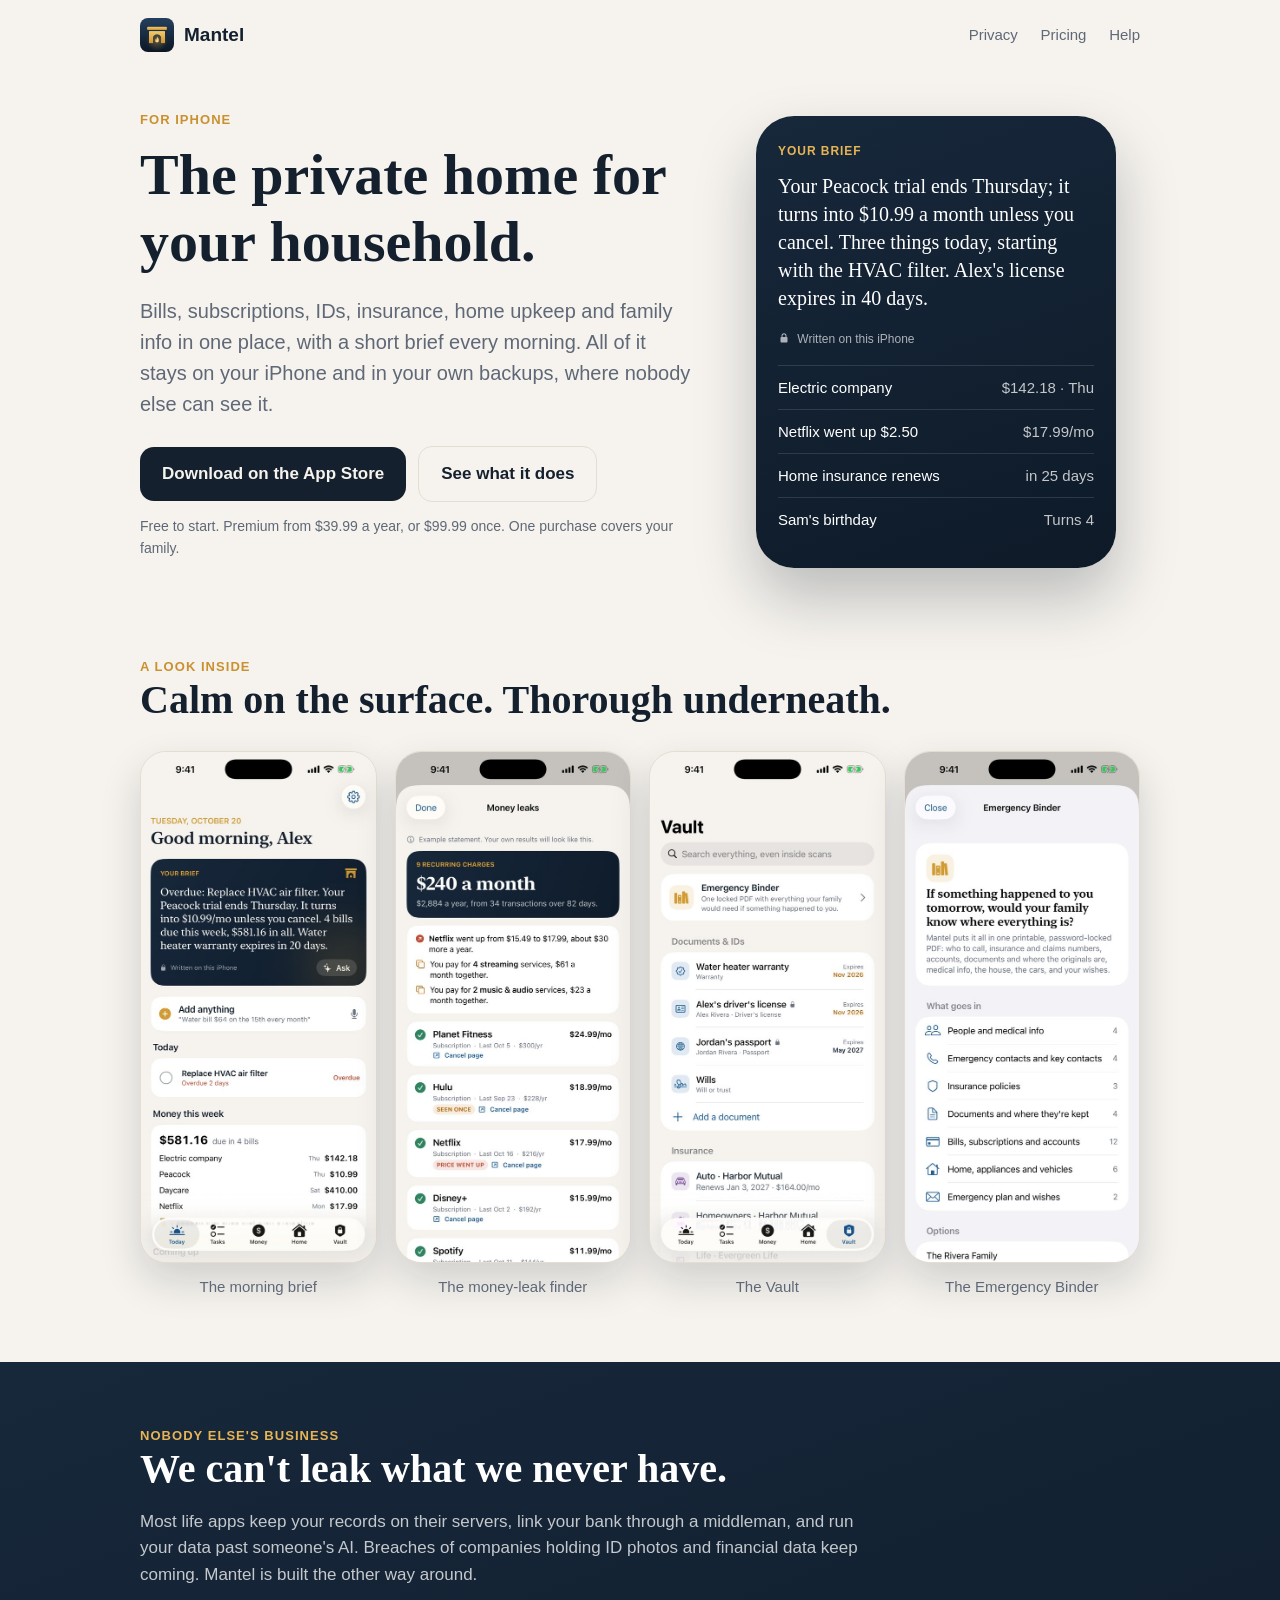
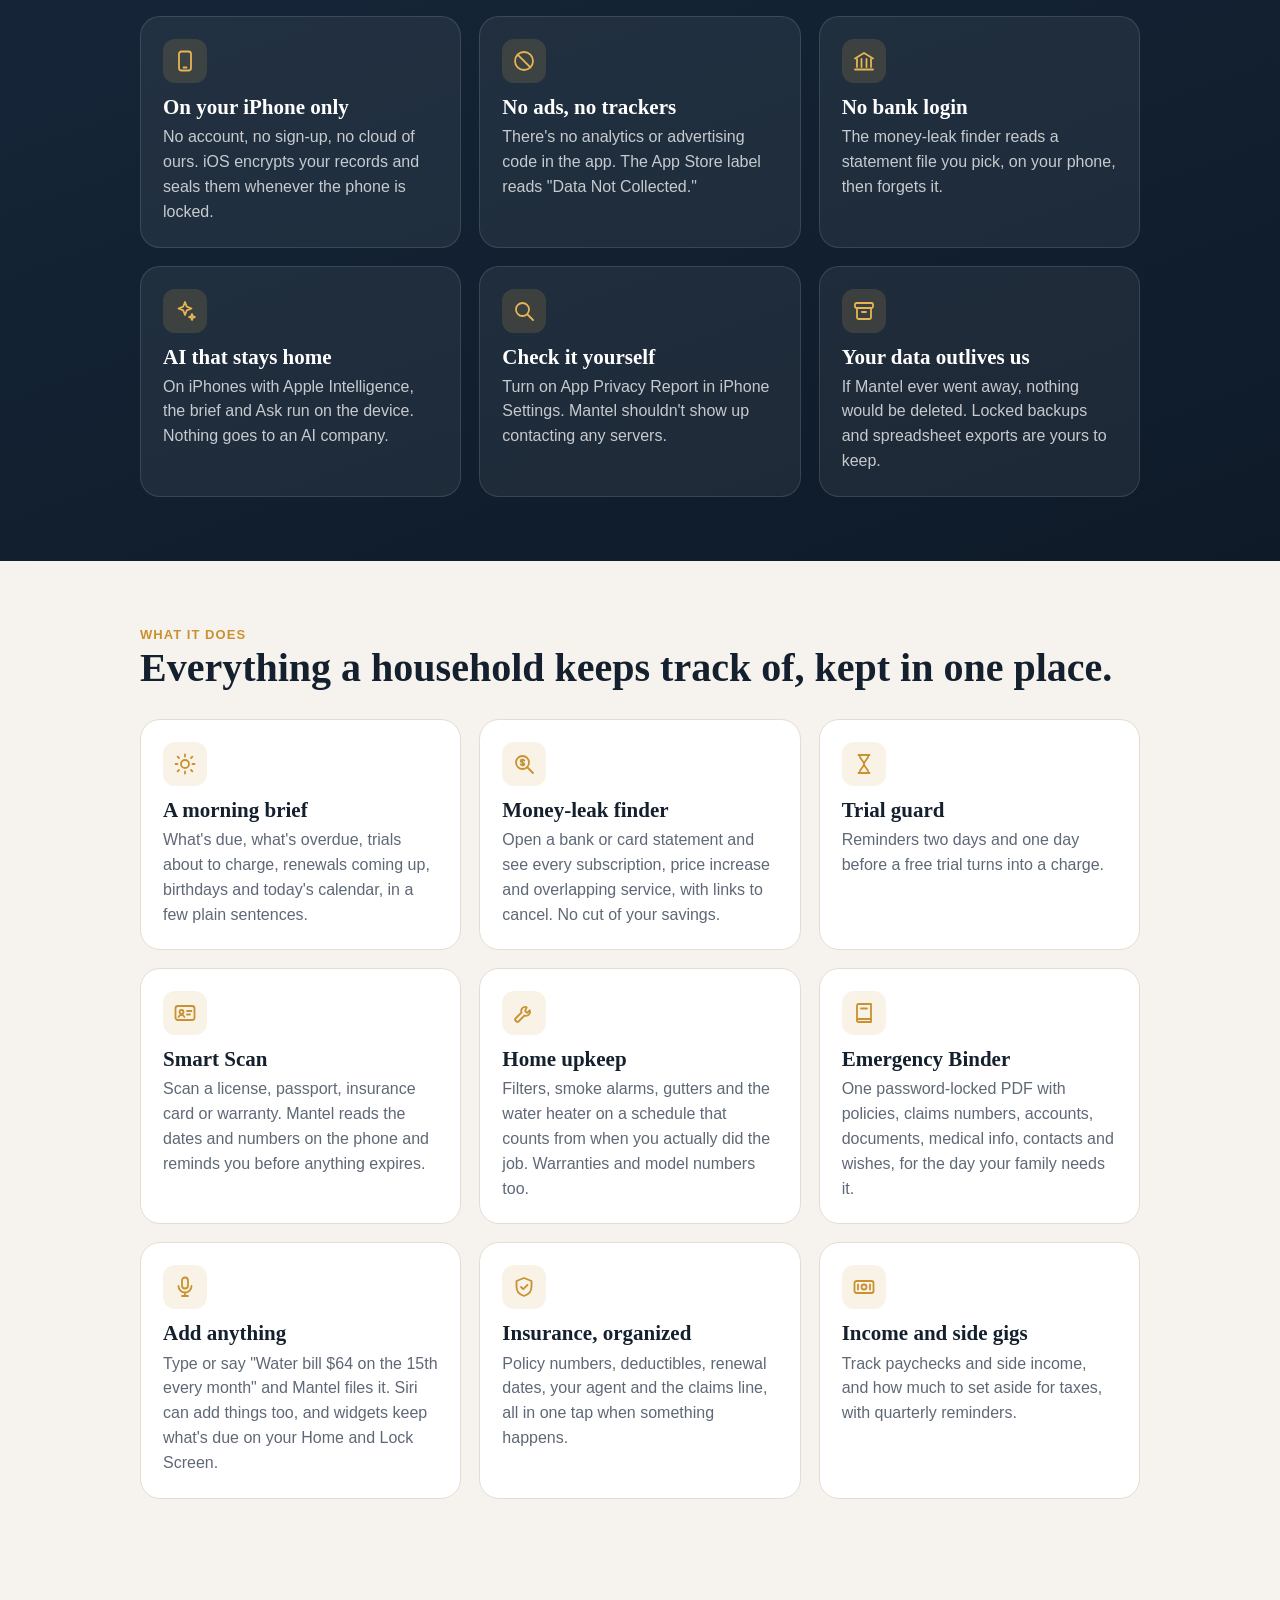
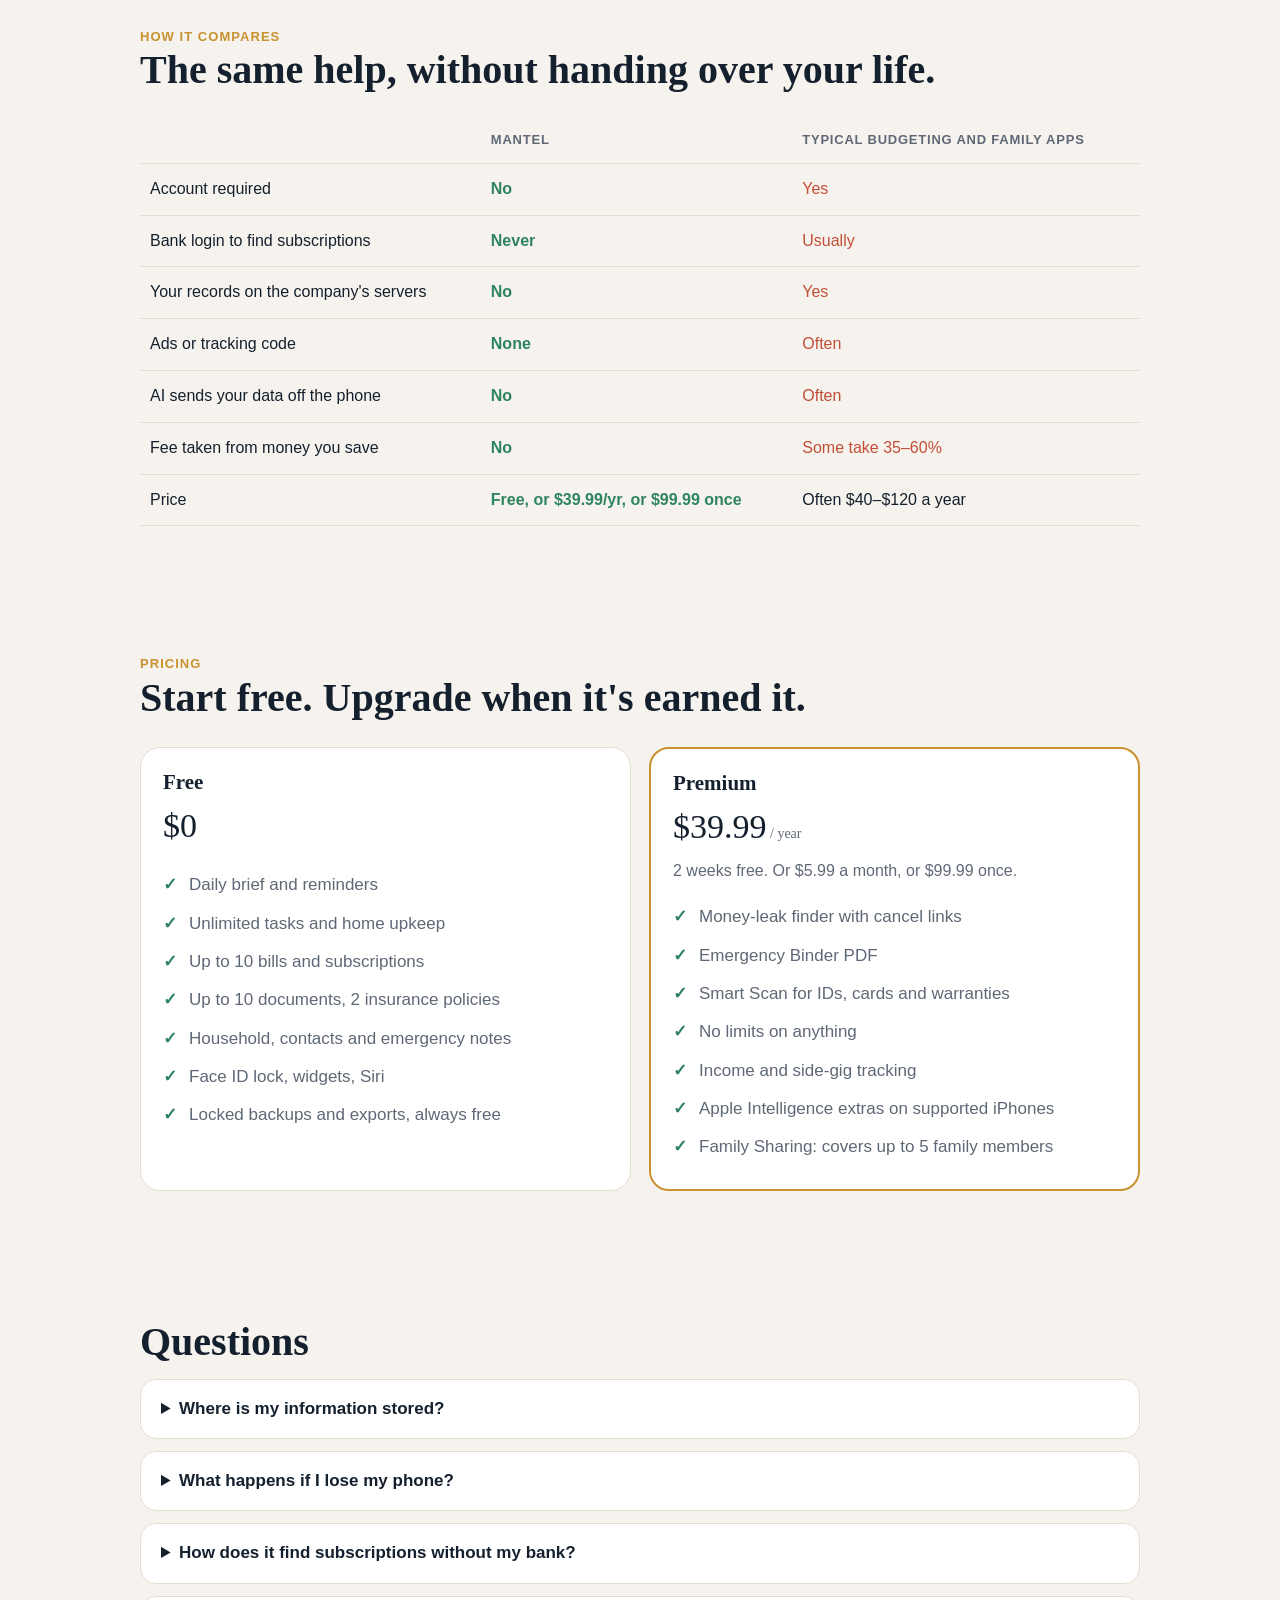
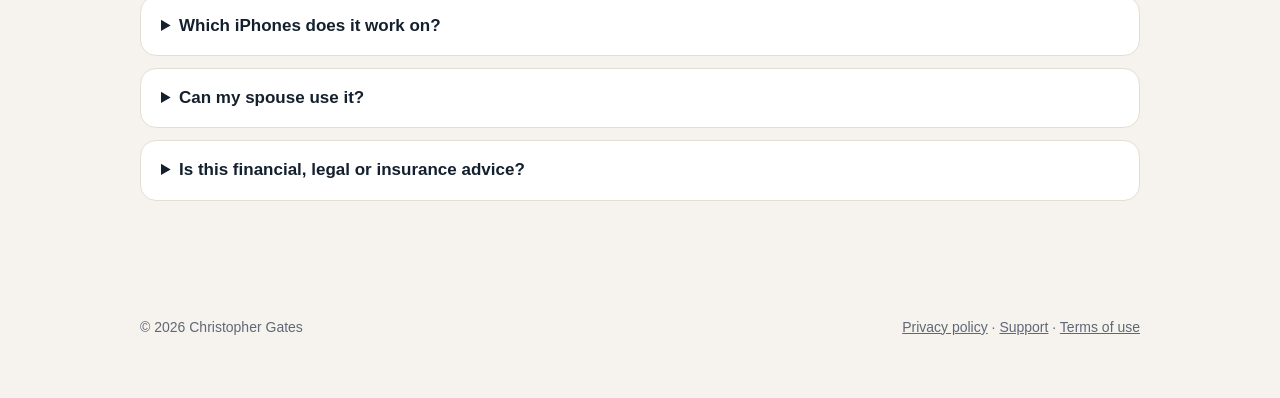
==== index.html @ f9af29ca "Mantel website: home, privacy policy and support Co-Authored-By: Claude Opus 5.5 <noreply@anthropic." ====
<!doctype html>
<html lang="en">
<head>
  <meta charset="utf-8">
  <meta name="viewport" content="width=device-width, initial-scale=1">
  <title>Mantel: the private home for your household</title>
  <meta name="description" content="Bills, subscriptions, documents, home upkeep and an emergency binder, kept on your iPhone. No account, no bank login, no ads, no tracking.">
  <meta property="og:title" content="Mantel: the private home for your household">
  <meta property="og:description" content="Find forgotten subscriptions without a bank login. Never miss a renewal. Hand your family an emergency binder. All on your iPhone.">
  <meta property="og:image" content="icon-512.png">
  <link rel="icon" href="favicon-64.png">
  <link rel="apple-touch-icon" href="apple-touch-icon.png">
  <link rel="stylesheet" href="style.css">
</head>
<body>
  <div class="wrap">
    <header class="site">
      <a class="brand" href="./"><img src="icon-512.png" alt="">Mantel</a>
      <nav>
        <a href="#privacy">Privacy</a>
        <a href="#pricing">Pricing</a>
        <a href="support.html">Help</a>
      </nav>
    </header>

    <section class="hero">
      <div>
        <div class="eyebrow">For iPhone</div>
        <h1>The private home for your household.</h1>
        <p class="lede">Bills, subscriptions, IDs, insurance, home upkeep and family info in one place, with a short brief every morning. All of it stays on your iPhone and in your own backups, where nobody else can see it.</p>
        <div class="cta">
          <a class="button" href="https://apps.apple.com/us/search?term=mantel%20household">Download on the App Store</a>
          <a class="button secondary" href="#features">See what it does</a>
        </div>
        <p class="note">Free to start. Premium from $39.99 a year, or $99.99 once. One purchase covers your family.</p>
      </div>
      <div class="phone" aria-label="Example of Mantel's daily brief">
        <div class="label">Your brief</div>
        <div class="brief">Your Peacock trial ends Thursday; it turns into $10.99 a month unless you cancel. Three things today, starting with the HVAC filter. Alex's license expires in 40 days.</div>
        <div class="lock"><svg viewBox="0 0 24 24" width="12" height="12" fill="currentColor" aria-hidden="true"><path d="M7 10V7.5a5 5 0 0 1 10 0V10h.5A1.5 1.5 0 0 1 19 11.5v8A1.5 1.5 0 0 1 17.5 21h-11A1.5 1.5 0 0 1 5 19.5v-8A1.5 1.5 0 0 1 6.5 10zm2 0h6V7.5a3 3 0 0 0-6 0z"/></svg> Written on this iPhone</div>
        <div style="margin-top:16px">
          <div class="row"><span>Electric company</span><span>$142.18 · Thu</span></div>
          <div class="row"><span>Netflix went up $2.50</span><span>$17.99/mo</span></div>
          <div class="row"><span>Home insurance renews</span><span>in 25 days</span></div>
          <div class="row"><span>Sam's birthday</span><span>Turns 4</span></div>
        </div>
      </div>
    </section>
  </div>

  <div class="wrap">
    <section class="band shots" aria-label="Screens from the app">
      <div class="eyebrow">A look inside</div>
      <h2>Calm on the surface. Thorough underneath.</h2>
      <div class="shots-row">
        <figure><img src="img/today.jpg" width="540" height="1173" loading="lazy" alt="Today screen: a short morning brief, today's tasks and the bills due this week."><figcaption>The morning brief</figcaption></figure>
        <figure><img src="img/leaks.jpg" width="540" height="1173" loading="lazy" alt="Money-leak finder: nine recurring charges, a Netflix price increase and overlapping streaming services."><figcaption>The money-leak finder</figcaption></figure>
        <figure><img src="img/vault.jpg" width="540" height="1173" loading="lazy" alt="Vault: the Emergency Binder, IDs with expiration dates, and insurance policies."><figcaption>The Vault</figcaption></figure>
        <figure><img src="img/binder.jpg" width="540" height="1173" loading="lazy" alt="Emergency Binder: what goes into the locked PDF for your family."><figcaption>The Emergency Binder</figcaption></figure>
      </div>
    </section>
  </div>

  <section class="band dark" id="privacy">
    <div class="wrap">
      <div class="eyebrow">Nobody else's business</div>
      <h2>We can't leak what we never have.</h2>
      <p style="max-width:44em">Most life apps keep your records on their servers, link your bank through a middleman, and run your data past someone's AI. Breaches of companies holding ID photos and financial data keep coming. Mantel is built the other way around.</p>
      <div class="grid">
        <div class="card"><div class="icon"><svg viewBox="0 0 24 24" fill="none" stroke="currentColor" stroke-width="1.8" stroke-linecap="round" stroke-linejoin="round" aria-hidden="true"><rect x="6" y="2.5" width="12" height="19" rx="2.5"/><path d="M10.5 18.5h3"/></svg></div><h3>On your iPhone only</h3><p>No account, no sign-up, no cloud of ours. iOS encrypts your records and seals them whenever the phone is locked.</p></div>
        <div class="card"><div class="icon"><svg viewBox="0 0 24 24" fill="none" stroke="currentColor" stroke-width="1.8" stroke-linecap="round" stroke-linejoin="round" aria-hidden="true"><circle cx="12" cy="12" r="9"/><path d="M5.6 5.6l12.8 12.8"/></svg></div><h3>No ads, no trackers</h3><p>There's no analytics or advertising code in the app. The App Store label reads "Data Not Collected."</p></div>
        <div class="card"><div class="icon"><svg viewBox="0 0 24 24" fill="none" stroke="currentColor" stroke-width="1.8" stroke-linecap="round" stroke-linejoin="round" aria-hidden="true"><path d="M3 9.5L12 4l9 5.5"/><path d="M5 10v8M9.5 10v8M14.5 10v8M19 10v8"/><path d="M3 20.5h18"/></svg></div><h3>No bank login</h3><p>The money-leak finder reads a statement file you pick, on your phone, then forgets it.</p></div>
        <div class="card"><div class="icon"><svg viewBox="0 0 24 24" fill="none" stroke="currentColor" stroke-width="1.8" stroke-linecap="round" stroke-linejoin="round" aria-hidden="true"><path d="M12 3l1.8 4.7L18.5 9.5l-4.7 1.8L12 16l-1.8-4.7L5.5 9.5l4.7-1.8z"/><path d="M19 15l.8 2.2L22 18l-2.2.8L19 21l-.8-2.2L16 18l2.2-.8z"/></svg></div><h3>AI that stays home</h3><p>On iPhones with Apple Intelligence, the brief and Ask run on the device. Nothing goes to an AI company.</p></div>
        <div class="card"><div class="icon"><svg viewBox="0 0 24 24" fill="none" stroke="currentColor" stroke-width="1.8" stroke-linecap="round" stroke-linejoin="round" aria-hidden="true"><circle cx="10.5" cy="10.5" r="6.5"/><path d="M15.5 15.5L21 21"/></svg></div><h3>Check it yourself</h3><p>Turn on App Privacy Report in iPhone Settings. Mantel shouldn't show up contacting any servers.</p></div>
        <div class="card"><div class="icon"><svg viewBox="0 0 24 24" fill="none" stroke="currentColor" stroke-width="1.8" stroke-linecap="round" stroke-linejoin="round" aria-hidden="true"><rect x="3" y="4" width="18" height="5" rx="1.5"/><path d="M5 9v9.5A1.5 1.5 0 0 0 6.5 20h11a1.5 1.5 0 0 0 1.5-1.5V9"/><path d="M10 13h4"/></svg></div><h3>Your data outlives us</h3><p>If Mantel ever went away, nothing would be deleted. Locked backups and spreadsheet exports are yours to keep.</p></div>
      </div>
    </div>
  </section>

  <div class="wrap">
    <section class="band" id="features">
      <div class="eyebrow">What it does</div>
      <h2>Everything a household keeps track of, kept in one place.</h2>
      <div class="grid">
        <div class="card"><div class="icon"><svg viewBox="0 0 24 24" fill="none" stroke="currentColor" stroke-width="1.8" stroke-linecap="round" stroke-linejoin="round" aria-hidden="true"><circle cx="12" cy="12" r="4"/><path d="M12 2.5v2M12 19.5v2M4.6 4.6l1.4 1.4M18 18l1.4 1.4M2.5 12h2M19.5 12h2M4.6 19.4L6 18M18 6l1.4-1.4"/></svg></div><h3>A morning brief</h3><p>What's due, what's overdue, trials about to charge, renewals coming up, birthdays and today's calendar, in a few plain sentences.</p></div>
        <div class="card"><div class="icon"><svg viewBox="0 0 24 24" fill="none" stroke="currentColor" stroke-width="1.8" stroke-linecap="round" stroke-linejoin="round" aria-hidden="true"><circle cx="10.5" cy="10.5" r="6.5"/><path d="M15.5 15.5L21 21"/><path d="M10.5 7.5v6M12.3 8.6c-.4-.6-1-.9-1.8-.9-1 0-1.8.6-1.8 1.4 0 1.9 3.6 1 3.6 2.9 0 .8-.8 1.4-1.8 1.4-.8 0-1.5-.4-1.8-1"/></svg></div><h3>Money-leak finder</h3><p>Open a bank or card statement and see every subscription, price increase and overlapping service, with links to cancel. No cut of your savings.</p></div>
        <div class="card"><div class="icon"><svg viewBox="0 0 24 24" fill="none" stroke="currentColor" stroke-width="1.8" stroke-linecap="round" stroke-linejoin="round" aria-hidden="true"><path d="M6.5 3h11M6.5 21h11"/><path d="M7.5 3c0 4.5 4.5 5.5 4.5 9s-4.5 4.5-4.5 9M16.5 3c0 4.5-4.5 5.5-4.5 9s4.5 4.5 4.5 9"/></svg></div><h3>Trial guard</h3><p>Reminders two days and one day before a free trial turns into a charge.</p></div>
        <div class="card"><div class="icon"><svg viewBox="0 0 24 24" fill="none" stroke="currentColor" stroke-width="1.8" stroke-linecap="round" stroke-linejoin="round" aria-hidden="true"><rect x="2.5" y="5" width="19" height="14" rx="2.5"/><circle cx="8.5" cy="11" r="2"/><path d="M5.5 16c.6-1.5 1.7-2.2 3-2.2s2.4.7 3 2.2M14 10h4.5M14 13.5h3"/></svg></div><h3>Smart Scan</h3><p>Scan a license, passport, insurance card or warranty. Mantel reads the dates and numbers on the phone and reminds you before anything expires.</p></div>
        <div class="card"><div class="icon"><svg viewBox="0 0 24 24" fill="none" stroke="currentColor" stroke-width="1.8" stroke-linecap="round" stroke-linejoin="round" aria-hidden="true"><path d="M14.7 6.3a4 4 0 0 0-5.2 5.2L3.5 17.5a1.4 1.4 0 0 0 0 2l1 1a1.4 1.4 0 0 0 2 0l6-6a4 4 0 0 0 5.2-5.2l-2.6 2.6-2-2z"/></svg></div><h3>Home upkeep</h3><p>Filters, smoke alarms, gutters and the water heater on a schedule that counts from when you actually did the job. Warranties and model numbers too.</p></div>
        <div class="card"><div class="icon"><svg viewBox="0 0 24 24" fill="none" stroke="currentColor" stroke-width="1.8" stroke-linecap="round" stroke-linejoin="round" aria-hidden="true"><path d="M5 4.5A1.5 1.5 0 0 1 6.5 3H19v15H6.5A1.5 1.5 0 0 0 5 19.5z"/><path d="M5 19.5A1.5 1.5 0 0 0 6.5 21H19v-3"/><path d="M9 7.5h6"/></svg></div><h3>Emergency Binder</h3><p>One password-locked PDF with policies, claims numbers, accounts, documents, medical info, contacts and wishes, for the day your family needs it.</p></div>
        <div class="card"><div class="icon"><svg viewBox="0 0 24 24" fill="none" stroke="currentColor" stroke-width="1.8" stroke-linecap="round" stroke-linejoin="round" aria-hidden="true"><rect x="9" y="2.5" width="6" height="11" rx="3"/><path d="M5.5 11a6.5 6.5 0 0 0 13 0M12 17.5V21M9 21h6"/></svg></div><h3>Add anything</h3><p>Type or say "Water bill $64 on the 15th every month" and Mantel files it. Siri can add things too, and widgets keep what's due on your Home and Lock Screen.</p></div>
        <div class="card"><div class="icon"><svg viewBox="0 0 24 24" fill="none" stroke="currentColor" stroke-width="1.8" stroke-linecap="round" stroke-linejoin="round" aria-hidden="true"><path d="M12 3l7.5 3v5.5c0 4.6-3.2 8.2-7.5 9.5-4.3-1.3-7.5-4.9-7.5-9.5V6z"/><path d="M9 12l2.2 2.2L15.5 10"/></svg></div><h3>Insurance, organized</h3><p>Policy numbers, deductibles, renewal dates, your agent and the claims line, all in one tap when something happens.</p></div>
        <div class="card"><div class="icon"><svg viewBox="0 0 24 24" fill="none" stroke="currentColor" stroke-width="1.8" stroke-linecap="round" stroke-linejoin="round" aria-hidden="true"><rect x="2.5" y="6" width="19" height="12" rx="2"/><circle cx="12" cy="12" r="2.5"/><path d="M6 9.5v5M18 9.5v5"/></svg></div><h3>Income and side gigs</h3><p>Track paychecks and side income, and how much to set aside for taxes, with quarterly reminders.</p></div>
      </div>
    </section>

    <section class="band">
      <div class="eyebrow">How it compares</div>
      <h2>The same help, without handing over your life.</h2>
      <table class="compare">
        <thead><tr><th></th><th>Mantel</th><th>Typical budgeting and family apps</th></tr></thead>
        <tbody>
          <tr><td>Account required</td><td class="yes">No</td><td class="no">Yes</td></tr>
          <tr><td>Bank login to find subscriptions</td><td class="yes">Never</td><td class="no">Usually</td></tr>
          <tr><td>Your records on the company's servers</td><td class="yes">No</td><td class="no">Yes</td></tr>
          <tr><td>Ads or tracking code</td><td class="yes">None</td><td class="no">Often</td></tr>
          <tr><td>AI sends your data off the phone</td><td class="yes">No</td><td class="no">Often</td></tr>
          <tr><td>Fee taken from money you save</td><td class="yes">No</td><td class="no">Some take 35–60%</td></tr>
          <tr><td>Price</td><td class="yes">Free, or $39.99/yr, or $99.99 once</td><td>Often $40–$120 a year</td></tr>
        </tbody>
      </table>
    </section>

    <section class="band" id="pricing">
      <div class="eyebrow">Pricing</div>
      <h2>Start free. Upgrade when it's earned it.</h2>
      <div class="pricing">
        <div class="card">
          <h3>Free</h3>
          <div class="price">$0</div>
          <ul class="clean">
            <li>Daily brief and reminders</li>
            <li>Unlimited tasks and home upkeep</li>
            <li>Up to 10 bills and subscriptions</li>
            <li>Up to 10 documents, 2 insurance policies</li>
            <li>Household, contacts and emergency notes</li>
            <li>Face ID lock, widgets, Siri</li>
            <li>Locked backups and exports, always free</li>
          </ul>
        </div>
        <div class="card featured">
          <h3>Premium</h3>
          <div class="price">$39.99<span class="note"> / year</span></div>
          <p>2 weeks free. Or $5.99 a month, or $99.99 once.</p>
          <ul class="clean">
            <li>Money-leak finder with cancel links</li>
            <li>Emergency Binder PDF</li>
            <li>Smart Scan for IDs, cards and warranties</li>
            <li>No limits on anything</li>
            <li>Income and side-gig tracking</li>
            <li>Apple Intelligence extras on supported iPhones</li>
            <li>Family Sharing: covers up to 5 family members</li>
          </ul>
        </div>
      </div>
    </section>

    <section class="band">
      <h2>Questions</h2>
      <details><summary>Where is my information stored?</summary><p>Only on your iPhone, inside Mantel's private storage, encrypted by iOS. Mantel has no servers and no accounts, so there's nothing of yours anywhere else we could reach.</p></details>
      <details><summary>What happens if I lose my phone?</summary><p>If your iPhone's iCloud Backup is on, Mantel comes back with your other apps when you restore. You can also make a password-locked backup file in Settings and keep it wherever you like.</p></details>
      <details><summary>How does it find subscriptions without my bank?</summary><p>Download a statement from your bank or card (CSV works best; PDF works too), then open it in Mantel. It reads the file on your iPhone, finds what repeats, and forgets the file.</p></details>
      <details><summary>Which iPhones does it work on?</summary><p>iPhones running iOS 18 or later. The optional Apple Intelligence extras need an iPhone 15 Pro or newer; everything else works without them.</p></details>
      <details><summary>Can my spouse use it?</summary><p>Yes. Premium includes Family Sharing, so one purchase unlocks Premium on up to five family members' iPhones. Each phone keeps its own records; share the Emergency Binder or a backup file to pass information along.</p></details>
      <details><summary>Is this financial, legal or insurance advice?</summary><p>No. Mantel organizes what you enter and reminds you about it. For advice, talk to a licensed professional.</p></details>
    </section>

    <footer class="site">
      <span>© 2026 Christopher Gates</span>
      <span><a href="privacy.html">Privacy policy</a> · <a href="support.html">Support</a> · <a href="https://www.apple.com/legal/internet-services/itunes/dev/stdeula/">Terms of use</a></span>
    </footer>
  </div>
</body>
</html>
---- style.css ----
:root {
  --ground: #f6f3ee;
  --card: #ffffff;
  --ink: #14202d;
  --muted: #5f6876;
  --line: #e4ddd1;
  --slate: #17283b;
  --slate-deep: #0e1a28;
  --gold: #c99130;
  --gold-bright: #e6b455;
  --moss: #2f8460;
  --rust: #c24e36;
  --radius: 20px;
  --serif: "New York", "Iowan Old Style", "Palatino Linotype", Palatino, Georgia, serif;
  --sans: -apple-system, BlinkMacSystemFont, "SF Pro Text", "Segoe UI", Roboto, Helvetica, Arial, sans-serif;
}

@media (prefers-color-scheme: dark) {
  :root {
    --ground: #0c1218;
    --card: #161f29;
    --ink: #eef2f6;
    --muted: #9aa6b2;
    --line: #26313d;
    --slate: #1c2e43;
    --slate-deep: #111d2b;
    --gold: #e6b455;
  }
}

* { box-sizing: border-box; }

html { -webkit-text-size-adjust: 100%; }

body {
  margin: 0;
  background: var(--ground);
  color: var(--ink);
  font-family: var(--sans);
  font-size: 17px;
  line-height: 1.55;
}

a { color: inherit; }

.wrap { max-width: 1040px; margin: 0 auto; padding: 0 20px; }

header.site {
  display: flex; align-items: center; justify-content: space-between;
  padding: 18px 0;
}
header.site .brand { display: flex; align-items: center; gap: 10px; text-decoration: none; font-weight: 700; font-size: 19px; }
header.site .brand img { width: 34px; height: 34px; border-radius: 8px; }
header.site nav a { margin-left: 18px; text-decoration: none; color: var(--muted); font-size: 15px; }
header.site nav a:hover { color: var(--ink); }

.hero {
  display: grid; grid-template-columns: 1.15fr 0.85fr; gap: 40px; align-items: center;
  padding: 40px 0 60px;
}
.eyebrow { text-transform: uppercase; letter-spacing: 0.08em; font-size: 13px; font-weight: 700; color: var(--gold); }
h1, h2, h3 { font-family: var(--serif); font-weight: 600; line-height: 1.15; margin: 0; }
h1 { font-size: clamp(36px, 6vw, 58px); margin: 12px 0 18px; }
h2 { font-size: clamp(28px, 4vw, 40px); margin-bottom: 14px; }
h3 { font-size: 21px; margin-bottom: 6px; }
.lede { font-size: 20px; color: var(--muted); max-width: 34em; }

.cta { display: flex; flex-wrap: wrap; gap: 12px; margin-top: 26px; align-items: center; }
.button {
  display: inline-flex; align-items: center; gap: 10px;
  background: var(--ink); color: var(--ground);
  padding: 14px 22px; border-radius: 14px; text-decoration: none; font-weight: 600;
}
.button.secondary { background: transparent; color: var(--ink); border: 1px solid var(--line); }
.note { font-size: 14px; color: var(--muted); }

.phone {
  background: linear-gradient(160deg, var(--slate), var(--slate-deep));
  border-radius: 38px; padding: 26px 22px; color: #fff;
  box-shadow: 0 30px 60px rgba(14, 26, 40, 0.25);
  max-width: 360px; justify-self: center; width: 100%;
}
.phone .label { color: var(--gold-bright); font-size: 12px; font-weight: 800; letter-spacing: 0.08em; text-transform: uppercase; }
.phone .brief { font-family: var(--serif); font-size: 20px; line-height: 1.4; margin: 12px 0 18px; }
.phone .lock { font-size: 12px; opacity: 0.65; }
.phone .row { display: flex; justify-content: space-between; gap: 10px; padding: 10px 0; border-top: 1px solid rgba(255,255,255,0.12); font-size: 15px; }
.phone .row span:last-child { opacity: 0.75; white-space: nowrap; }

section.band { padding: 64px 0; }
section.band.dark { background: linear-gradient(160deg, var(--slate), var(--slate-deep)); color: #fff; }
section.band.dark .muted, section.band.dark p { color: rgba(255,255,255,0.75); }
section.band.dark .eyebrow { color: var(--gold-bright); }

.grid { display: grid; grid-template-columns: repeat(3, 1fr); gap: 18px; margin-top: 28px; }
.grid.two { grid-template-columns: repeat(2, 1fr); }
.card {
  background: var(--card); border: 1px solid var(--line); border-radius: var(--radius); padding: 22px;
}
section.band.dark .card { background: rgba(255,255,255,0.06); border-color: rgba(255,255,255,0.12); }
.card p { margin: 0; color: var(--muted); font-size: 16px; }
.card .icon { width: 44px; height: 44px; border-radius: 12px; display: grid; place-items: center; margin-bottom: 12px;
  background: rgba(201, 145, 48, 0.12); color: var(--gold); }
.card .icon svg { width: 24px; height: 24px; }
section.band.dark .card .icon { background: rgba(230, 180, 85, 0.14); color: var(--gold-bright); }
.phone .lock svg { vertical-align: -1px; margin-right: 4px; }

table.compare { width: 100%; border-collapse: collapse; margin-top: 24px; font-size: 16px; }
table.compare th, table.compare td { text-align: left; padding: 13px 10px; border-bottom: 1px solid var(--line); vertical-align: top; }
table.compare th { font-size: 13px; text-transform: uppercase; letter-spacing: 0.06em; color: var(--muted); }
table.compare td.yes { color: var(--moss); font-weight: 600; }
table.compare td.no { color: var(--rust); }

.pricing { display: grid; grid-template-columns: repeat(2, 1fr); gap: 18px; margin-top: 26px; }
.pricing .card.featured { border: 2px solid var(--gold); }
.price { font-family: var(--serif); font-size: 34px; margin: 6px 0; }
ul.clean { list-style: none; padding: 0; margin: 14px 0 0; }
ul.clean li { padding: 6px 0 6px 26px; position: relative; color: var(--muted); }
ul.clean li::before { content: "✓"; position: absolute; left: 0; color: var(--moss); font-weight: 700; }

details { background: var(--card); border: 1px solid var(--line); border-radius: 16px; padding: 16px 20px; margin-bottom: 12px; }
details summary { cursor: pointer; font-weight: 600; }
details p { color: var(--muted); margin: 10px 0 0; }

footer.site { padding: 40px 0 60px; color: var(--muted); font-size: 14px; display: flex; flex-wrap: wrap; gap: 18px; justify-content: space-between; }
footer.site a { color: var(--muted); }

.doc { max-width: 760px; margin: 0 auto; padding: 20px 20px 80px; }
.doc h1 { font-size: clamp(32px, 5vw, 44px); }
.doc h2 { font-size: 24px; margin: 34px 0 10px; }
.doc p, .doc li { color: var(--ink); }
.doc .muted { color: var(--muted); }
.doc .summary { background: var(--card); border: 1px solid var(--line); border-left: 4px solid var(--moss); border-radius: 12px; padding: 16px 20px; margin: 22px 0; }

section.band.shots { padding-top: 24px; }
.shots-row { display: grid; grid-template-columns: repeat(4, 1fr); gap: 18px; margin-top: 28px; }
.shots-row figure { margin: 0; }
.shots-row img { width: 100%; height: auto; display: block; border-radius: 26px; border: 1px solid var(--line);
  box-shadow: 0 18px 40px rgba(14, 26, 40, 0.16); background: var(--card); }
.shots-row figcaption { text-align: center; color: var(--muted); font-size: 15px; margin-top: 12px; }

@media (max-width: 820px) {
  .shots-row { grid-template-columns: repeat(2, 1fr); gap: 14px; }
  .hero { grid-template-columns: 1fr; padding-top: 16px; }
  .grid, .grid.two, .pricing { grid-template-columns: 1fr; }
  header.site nav a { margin-left: 12px; }
  table.compare { font-size: 14px; }
  table.compare th, table.compare td { padding: 10px 6px; }
}
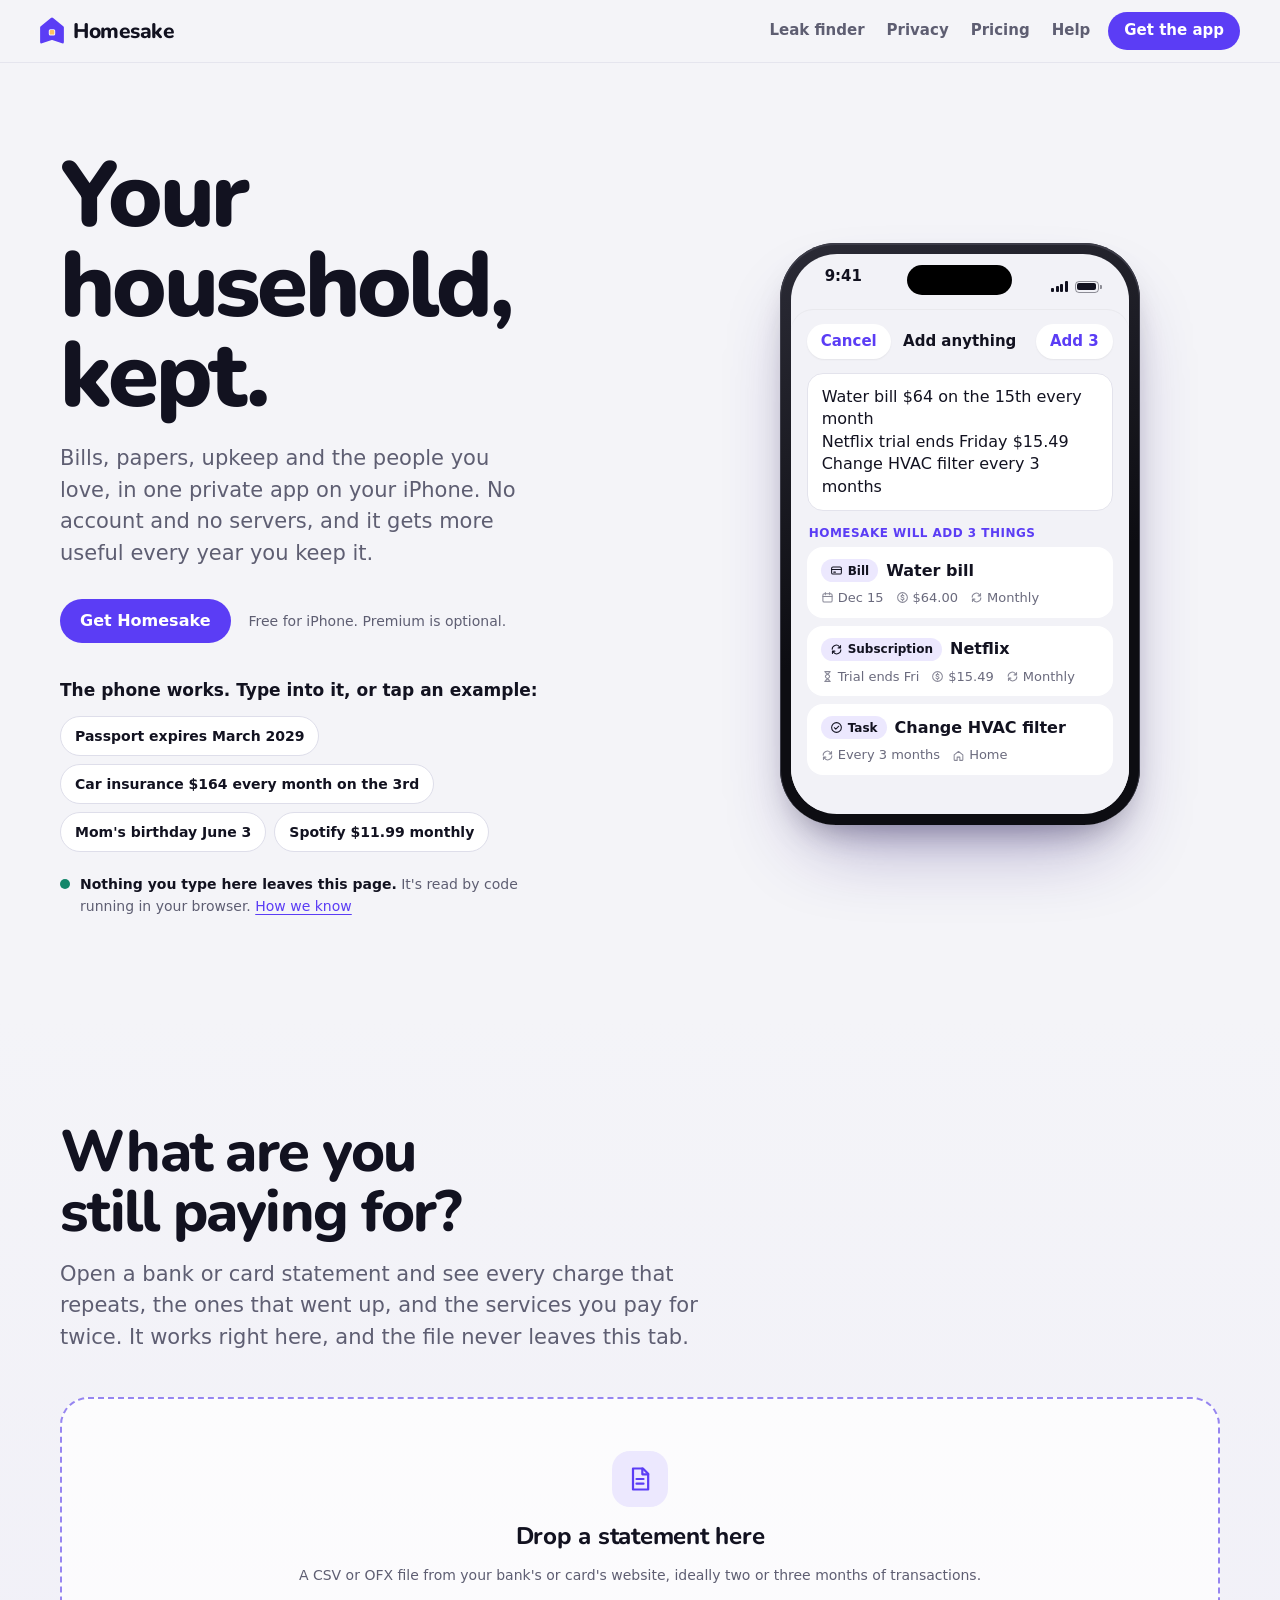
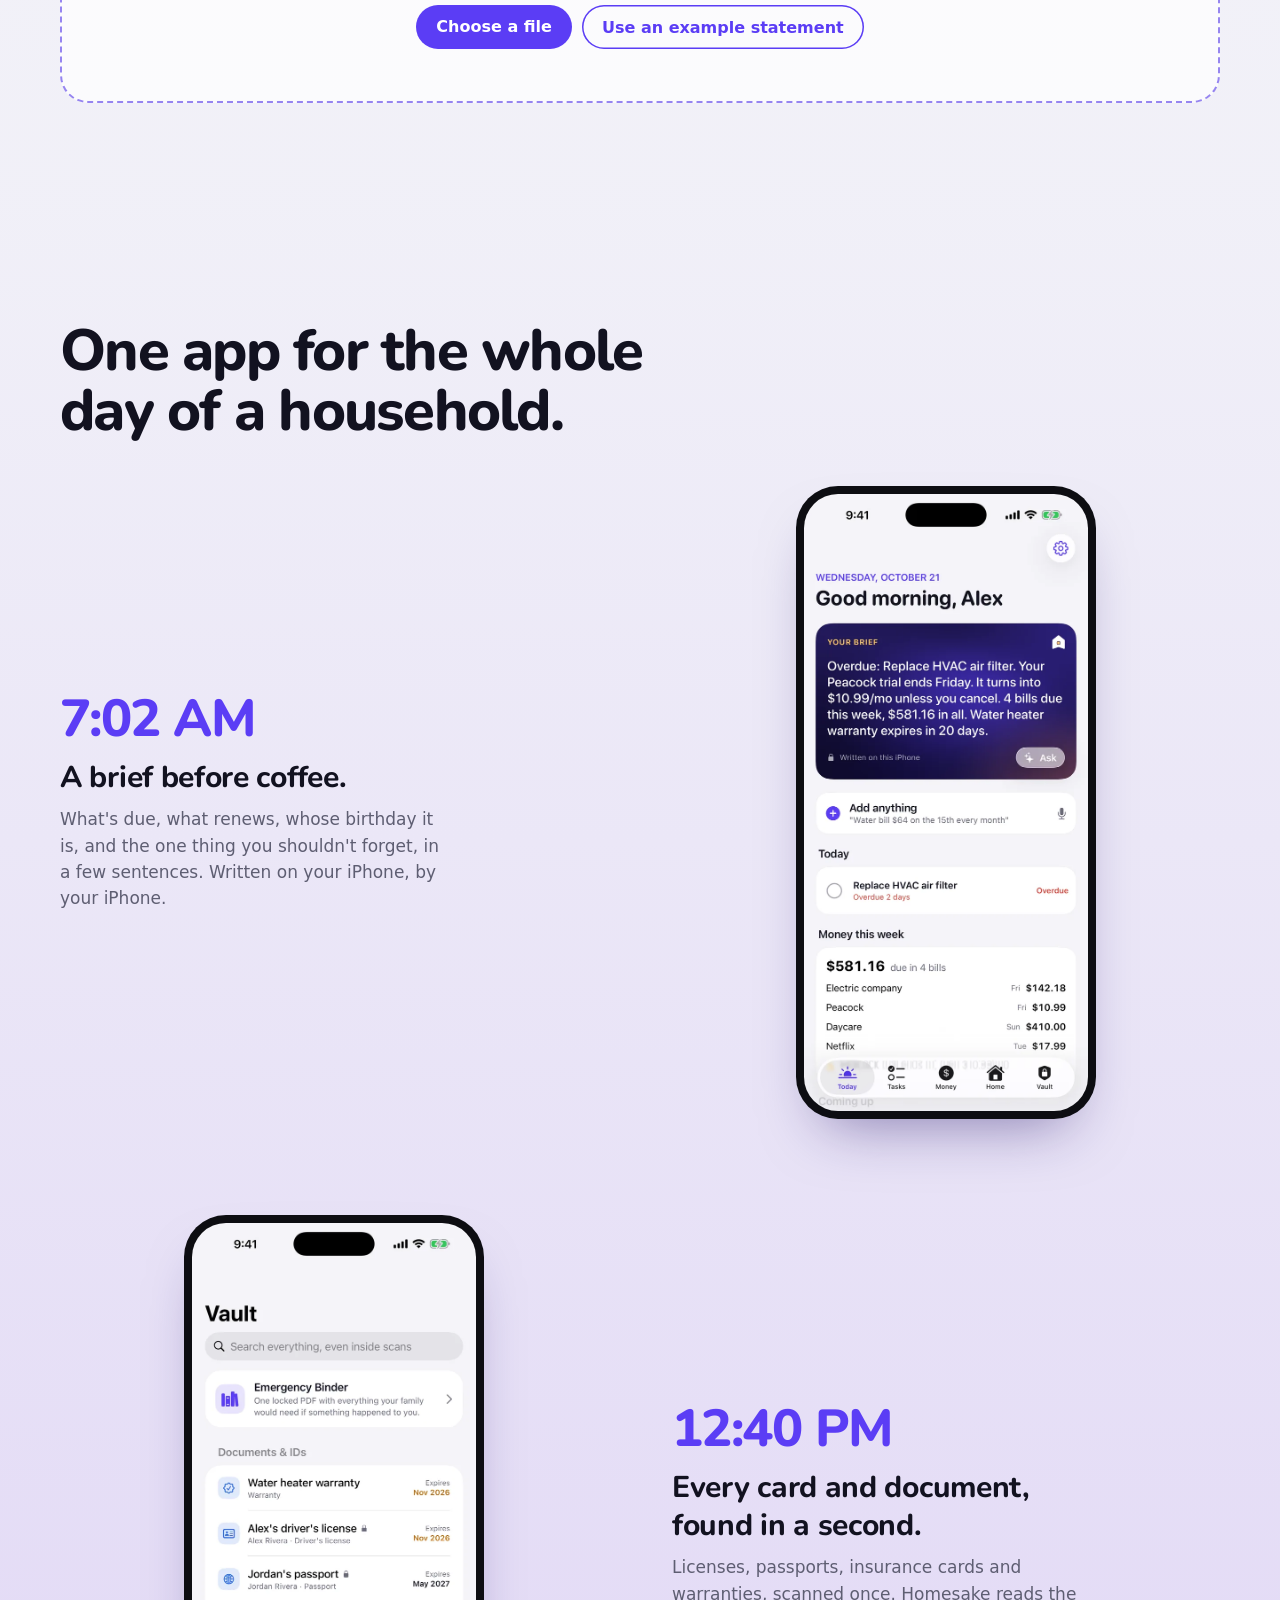
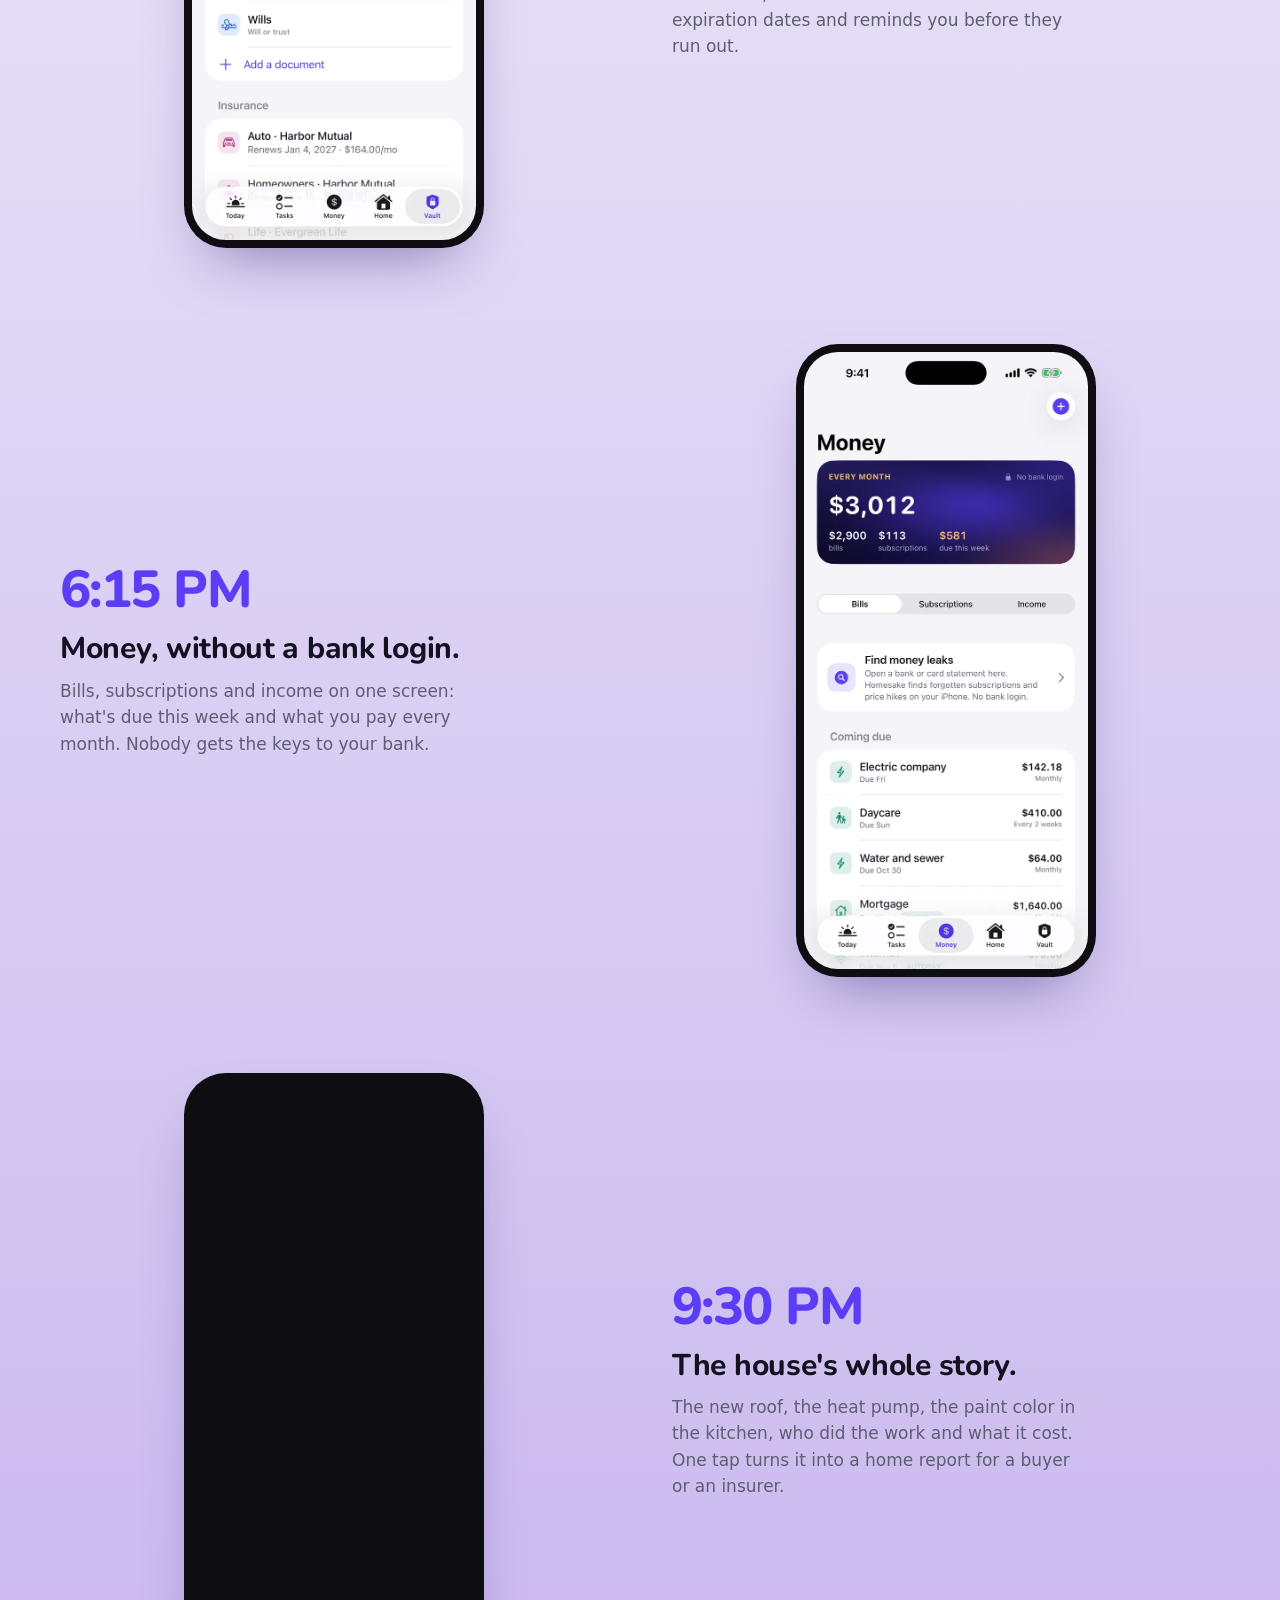
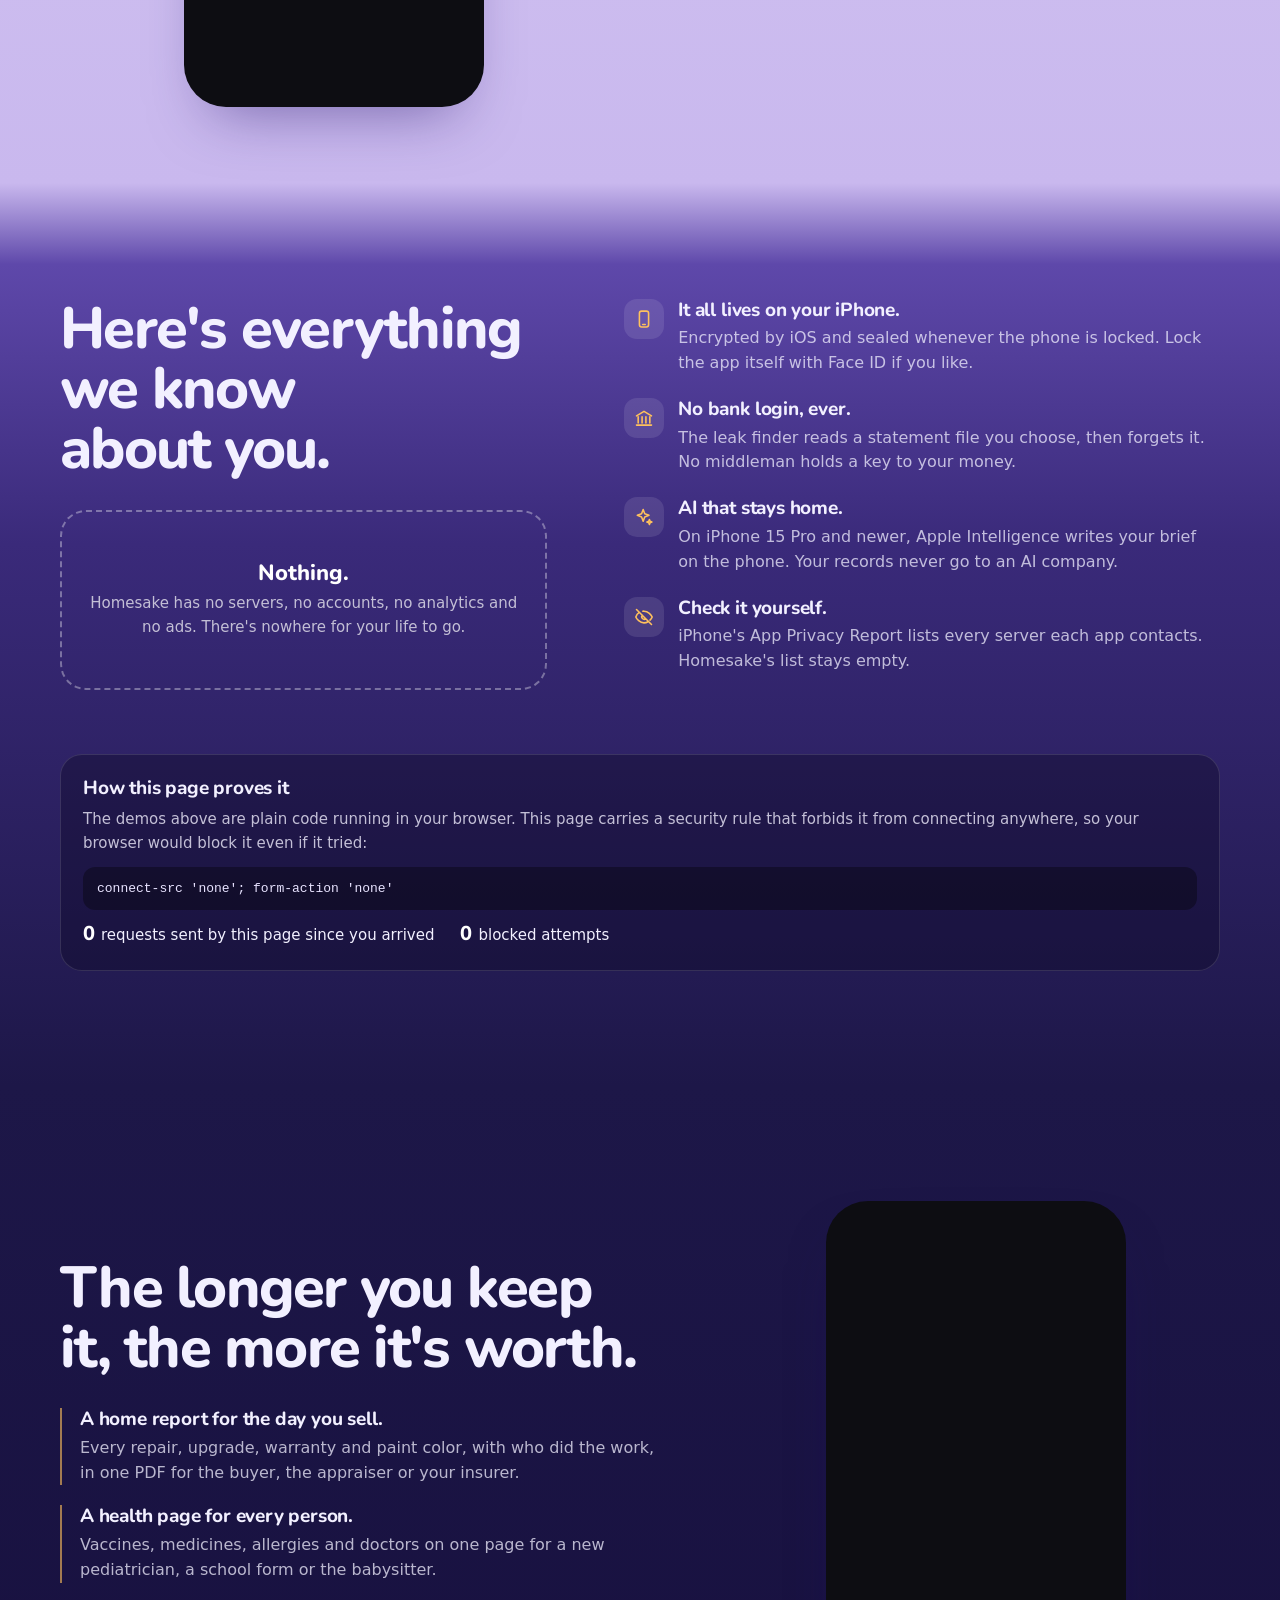
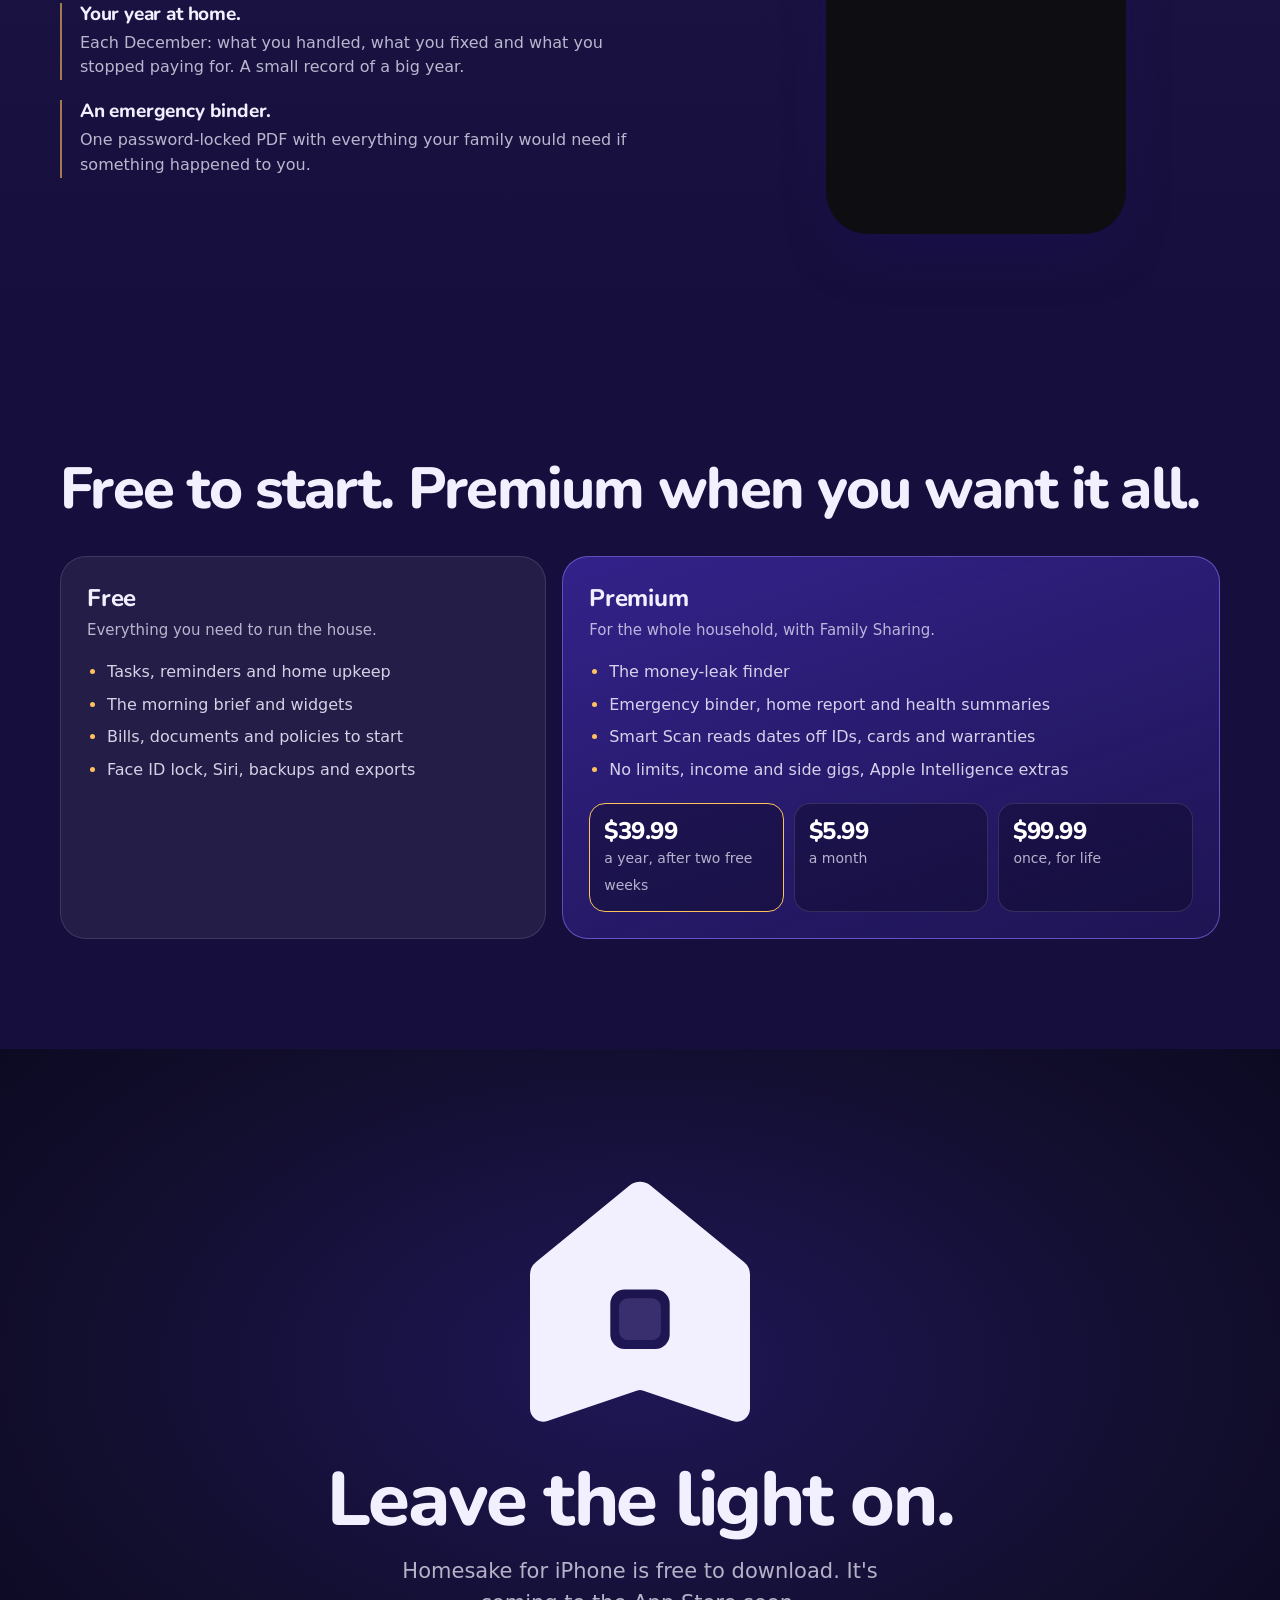
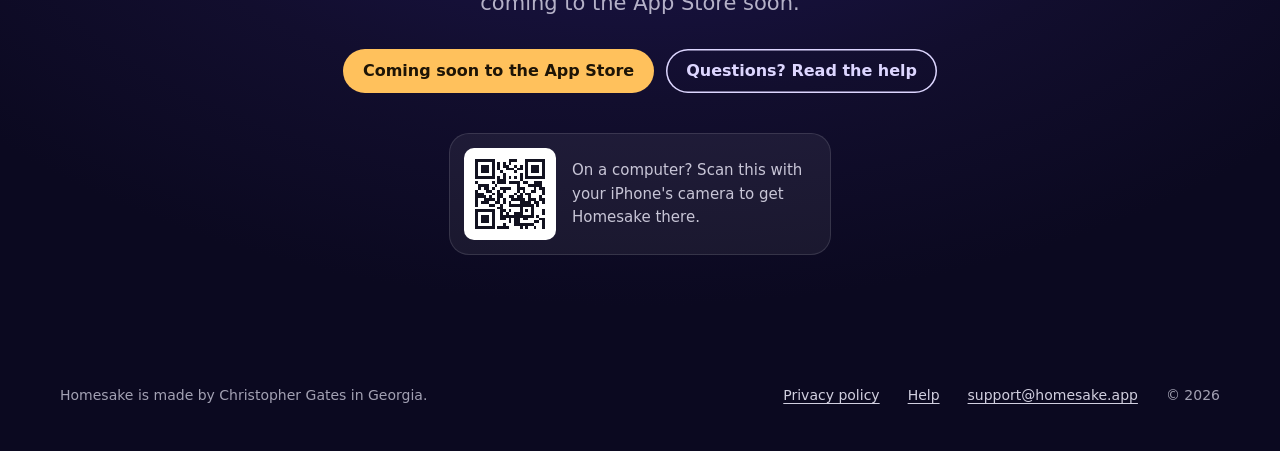
==== commit 1894507d: "Homesake website: a day from morning to night, with live demos - The hero phone is the real quick ad" ====
--- a/index.html
+++ b/index.html
@@ -1,164 +1,284 @@
 <!doctype html>
 <html lang="en">
 <head>
-  <meta charset="utf-8">
-  <meta name="viewport" content="width=device-width, initial-scale=1">
-  <title>Mantel: the private home for your household</title>
-  <meta name="description" content="Bills, subscriptions, documents, home upkeep and an emergency binder, kept on your iPhone. No account, no bank login, no ads, no tracking.">
-  <meta property="og:title" content="Mantel: the private home for your household">
-  <meta property="og:description" content="Find forgotten subscriptions without a bank login. Never miss a renewal. Hand your family an emergency binder. All on your iPhone.">
-  <meta property="og:image" content="icon-512.png">
-  <link rel="icon" href="favicon-64.png">
-  <link rel="apple-touch-icon" href="apple-touch-icon.png">
-  <link rel="stylesheet" href="style.css">
+<meta charset="utf-8">
+<meta name="viewport" content="width=device-width, initial-scale=1, viewport-fit=cover">
+<meta http-equiv="Content-Security-Policy" content="default-src 'self'; script-src 'self'; style-src 'self'; img-src 'self' data: blob:; font-src 'self'; connect-src 'none'; form-action 'none'; base-uri 'none'; object-src 'none'; frame-src 'none'; worker-src 'none'; manifest-src 'self'">
+<meta name="referrer" content="no-referrer">
+<title>Homesake: your household, kept private</title>
+<meta name="description" content="Homesake keeps your household's bills, documents, upkeep, home history and family records on your iPhone. No account, no servers. Try the money-leak finder right on this page.">
+<meta name="theme-color" content="#f4f4f8" media="(prefers-color-scheme: light)">
+<meta name="theme-color" content="#0b0b12" media="(prefers-color-scheme: dark)">
+<link rel="icon" href="favicon.svg" type="image/svg+xml">
+<link rel="icon" href="favicon-64.png" sizes="64x64" type="image/png">
+<link rel="apple-touch-icon" href="apple-touch-icon.png">
+<link rel="stylesheet" href="assets/site.css">
+<meta property="og:type" content="website">
+<meta property="og:site_name" content="Homesake">
+<meta property="og:title" content="Homesake: your household, kept private">
+<meta property="og:description" content="Bills, documents, upkeep and family records on your iPhone. No account, no servers.">
+<meta property="og:image" content="https://homesake.app/assets/img/og.png">
+<meta name="twitter:card" content="summary_large_image">
+<script type="module" src="assets/site.js"></script>
 </head>
 <body>
+<a class="skip" href="#main">Skip to content</a>
+
+<svg width="0" height="0" class="visually-hidden" aria-hidden="true">
+  <symbol id="mark" viewBox="0 0 88 100"><path fill="currentColor" fill-rule="evenodd" d="M39.82 3.42 A6.60 6.60 0 0 1 48.18 3.42 L85.58 34.02 A6.60 6.60 0 0 1 88.00 39.13 L88.00 92.62 A5.28 5.28 0 0 1 81.02 97.62 L45.06 85.36 A3.30 3.30 0 0 0 42.94 85.36 L6.98 97.62 A5.28 5.28 0 0 1 0.00 92.62 L0.00 39.13 A6.60 6.60 0 0 1 2.42 34.02 Z M37.84 45.00 L50.16 45.00 A5.72 5.72 0 0 1 55.88 50.72 L55.88 63.04 A5.72 5.72 0 0 1 50.16 68.76 L37.84 68.76 A5.72 5.72 0 0 1 32.12 63.04 L32.12 50.72 A5.72 5.72 0 0 1 37.84 45.00 Z"/><rect x="35.64" y="48.52" width="16.72" height="16.72" rx="3.52" fill="#FFC15C"/></symbol>
+  <symbol id="i-card" viewBox="0 0 24 24"><g fill="none" stroke="currentColor" stroke-width="1.9" stroke-linecap="round" stroke-linejoin="round"><rect x="3" y="5.5" width="18" height="13" rx="2.5"/><path d="M3 10h18M7 15h3"/></g></symbol>
+  <symbol id="i-repeat" viewBox="0 0 24 24"><g fill="none" stroke="currentColor" stroke-width="1.9" stroke-linecap="round" stroke-linejoin="round"><path d="M4 11.5a7.5 7.5 0 0 1 13.2-4.9L19.5 9M19.5 4.5V9H15M20 12.5a7.5 7.5 0 0 1-13.2 4.9L4.5 15M4.5 19.5V15H9"/></g></symbol>
+  <symbol id="i-check" viewBox="0 0 24 24"><g fill="none" stroke="currentColor" stroke-width="1.9" stroke-linecap="round" stroke-linejoin="round"><circle cx="12" cy="12" r="9"/><path d="M8 12.4l2.7 2.7L16.2 9.6"/></g></symbol>
+  <symbol id="i-doc" viewBox="0 0 24 24"><g fill="none" stroke="currentColor" stroke-width="1.9" stroke-linecap="round" stroke-linejoin="round"><path d="M6 3h8.5L19 7.5V21H6z"/><path d="M14 3v5h5M9 13h6M9 17h4"/></g></symbol>
+  <symbol id="i-cal" viewBox="0 0 24 24"><g fill="none" stroke="currentColor" stroke-width="1.9" stroke-linecap="round" stroke-linejoin="round"><rect x="3.5" y="5" width="17" height="15.5" rx="2.5"/><path d="M3.5 10h17M8 3v4M16 3v4"/></g></symbol>
+  <symbol id="i-dollar" viewBox="0 0 24 24"><g fill="none" stroke="currentColor" stroke-width="1.9" stroke-linecap="round" stroke-linejoin="round"><circle cx="12" cy="12" r="9"/><path d="M14.6 9.3c-.5-1-1.5-1.6-2.7-1.6-1.5 0-2.6.8-2.6 2s1 1.7 2.7 2.1c1.8.4 2.8 1 2.8 2.3s-1.2 2.1-2.8 2.1c-1.3 0-2.4-.6-2.9-1.7M12 6v1.7M12 16.2V18"/></g></symbol>
+  <symbol id="i-home" viewBox="0 0 24 24"><g fill="none" stroke="currentColor" stroke-width="1.9" stroke-linecap="round" stroke-linejoin="round"><path d="M4 11l8-6.5 8 6.5v9a1 1 0 0 1-1 1h-4.5v-6h-5v6H5a1 1 0 0 1-1-1z"/></g></symbol>
+  <symbol id="i-hourglass" viewBox="0 0 24 24"><g fill="none" stroke="currentColor" stroke-width="1.9" stroke-linecap="round" stroke-linejoin="round"><path d="M7 3h10M7 21h10M8 3c0 4.5 8 5 8 9s-8 4.5-8 9M16 3c0 4.5-8 5-8 9s8 4.5 8 9"/></g></symbol>
+  <symbol id="i-file" viewBox="0 0 24 24"><g fill="none" stroke="currentColor" stroke-width="1.9" stroke-linecap="round" stroke-linejoin="round"><path d="M6 3h8.5L19 7.5V21H6z"/><path d="M14 3v5h5M9 12h6M9 16h6"/></g></symbol>
+  <symbol id="i-lock" viewBox="0 0 24 24"><g fill="none" stroke="currentColor" stroke-width="1.9" stroke-linecap="round" stroke-linejoin="round"><rect x="5" y="10.5" width="14" height="10" rx="2.5"/><path d="M8 10.5V8a4 4 0 0 1 8 0v2.5"/></g></symbol>
+  <symbol id="i-eyeoff" viewBox="0 0 24 24"><g fill="none" stroke="currentColor" stroke-width="1.9" stroke-linecap="round" stroke-linejoin="round"><path d="M3 3l18 18M10.6 5.1A9.7 9.7 0 0 1 12 5c5 0 8.8 4.4 9.8 7-.4 1-1.3 2.4-2.6 3.7M6.3 6.4C4.4 7.7 2.9 9.7 2.2 12c1 2.6 4.8 7 9.8 7 1.8 0 3.4-.5 4.8-1.3M9.9 9.9a3 3 0 0 0 4.2 4.2"/></g></symbol>
+  <symbol id="i-bank" viewBox="0 0 24 24"><g fill="none" stroke="currentColor" stroke-width="1.9" stroke-linecap="round" stroke-linejoin="round"><path d="M3 9.5L12 4l9 5.5M5 10.5v7.5M9.7 10.5v7.5M14.3 10.5v7.5M19 10.5v7.5M3 20.5h18"/></g></symbol>
+  <symbol id="i-sparkle" viewBox="0 0 24 24"><g fill="none" stroke="currentColor" stroke-width="1.9" stroke-linecap="round" stroke-linejoin="round"><path d="M11 3l1.9 5.1L18 10l-5.1 1.9L11 17l-1.9-5.1L4 10l5.1-1.9zM18.5 15l.8 2.2 2.2.8-2.2.8-.8 2.2-.8-2.2-2.2-.8 2.2-.8z"/></g></symbol>
+  <symbol id="i-phone" viewBox="0 0 24 24"><g fill="none" stroke="currentColor" stroke-width="1.9" stroke-linecap="round" stroke-linejoin="round"><rect x="6.5" y="2.5" width="11" height="19" rx="2.6"/><path d="M10.5 18.5h3"/></g></symbol>
+  <symbol id="i-up" viewBox="0 0 24 24"><g fill="none" stroke="currentColor" stroke-width="1.9" stroke-linecap="round" stroke-linejoin="round"><path d="M3 17l6-6 4 4 8-8M15 7h6v6"/></g></symbol>
+  <symbol id="i-layers" viewBox="0 0 24 24"><g fill="none" stroke="currentColor" stroke-width="1.9" stroke-linecap="round" stroke-linejoin="round"><path d="M12 3.5l9 5-9 5-9-5zM3 13l9 5 9-5"/></g></symbol>
+</svg>
+
+<header class="top">
+  <a class="brand" href="./" aria-label="Homesake, home page"><svg class="brand-mark" aria-hidden="true"><use href="#mark"/></svg>Homesake</a>
+  <nav aria-label="On this page">
+    <a href="#leaks">Leak finder</a>
+    <a href="#private">Privacy</a>
+    <a href="#pricing">Pricing</a>
+    <a href="support.html">Help</a>
+  </nav>
+  <a class="pill" href="#get" data-get>Get the app</a>
+</header>
+
+<main id="main">
+
+  <!-- Morning -->
+  <section class="hero" aria-labelledby="hero-title">
+    <div class="wrap hero-grid">
+      <div class="hero-copy">
+        <h1 id="hero-title">Your household, kept.</h1>
+        <p class="lede">Bills, papers, upkeep and the people you love, in one private app on your iPhone. No account and no servers, and it gets more useful every year you keep it.</p>
+        <div class="hero-actions">
+          <a class="pill" href="#get" data-get>Get Homesake</a>
+          <span class="note">Free for iPhone. Premium is optional.</span>
+        </div>
+        <div class="try-block">
+          <p class="try-hint">The phone works. Type into it, or tap an example:</p>
+          <div class="examples" id="examples">
+            <button class="chip" type="button">Passport expires March 2029</button>
+            <button class="chip" type="button">Car insurance $164 every month on the 3rd</button>
+            <button class="chip" type="button">Mom's birthday June 3</button>
+            <button class="chip" type="button">Spotify $11.99 monthly</button>
+          </div>
+          <p class="proof"><span class="pulse" aria-hidden="true"></span><span><strong id="proof-line">Nothing you type here leaves this page.</strong> It's read by code running in your browser. <a href="#how">How we know</a></span></p>
+        </div>
+      </div>
+
+      <div class="hero-device">
+        <div class="device">
+          <div class="device-screen">
+            <div class="device-island" aria-hidden="true"></div>
+            <div class="statusbar" aria-hidden="true"><span>9:41</span><span class="icons"><span class="bars"><i></i><i></i><i></i><i></i></span><span class="battery"></span></span></div>
+            <div class="sheet">
+              <div class="sheet-bar" aria-hidden="true"><span class="cancel">Cancel</span><span class="title">Add anything</span><span class="add" id="add-count">Add 3</span></div>
+              <label class="visually-hidden" for="quick">Type things to add, one per line</label>
+              <textarea id="quick" rows="4" spellcheck="false" autocomplete="off">Water bill $64 on the 15th every month
+Netflix trial ends Friday $15.49
+Change HVAC filter every 3 months</textarea>
+              <p class="will-add" id="will-add" aria-live="polite">Homesake will add 3 things</p>
+              <ol class="parsed" id="parsed"></ol>
+            </div>
+          </div>
+        </div>
+      </div>
+    </div>
+  </section>
+
+  <!-- Late morning -->
+  <section class="leaks" id="leaks" aria-labelledby="leaks-title">
+    <div class="wrap">
+      <div class="section-head">
+        <h2 id="leaks-title">What are you still paying for?</h2>
+        <p class="lede">Open a bank or card statement and see every charge that repeats, the ones that went up, and the services you pay for twice. It works right here, and the file never leaves this tab.</p>
+      </div>
+
+      <div class="scanner" id="scanner">
+        <div class="glyph" aria-hidden="true"><svg><use href="#i-file"/></svg></div>
+        <h3>Drop a statement here</h3>
+        <p class="muted small">A CSV or OFX file from your bank's or card's website, ideally two or three months of transactions.</p>
+        <div class="buttons">
+          <label class="pill file-label">Choose a file<input type="file" id="statement" accept=".csv,.ofx,.qfx,.tsv,.txt,text/csv"></label>
+          <button class="pill ghost" type="button" id="use-example">Use an example statement</button>
+        </div>
+      </div>
+      <p class="scan-error" id="scan-error" role="alert" hidden></p>
+
+      <div class="report" id="report" hidden>
+        <div class="report-top">
+          <div class="total">
+            <p class="eyebrow" id="total-count"></p>
+            <p class="big" id="total-month"></p>
+            <p id="total-detail"></p>
+          </div>
+          <div class="insights" id="insights"></div>
+        </div>
+        <ul class="charges" id="charges"></ul>
+        <div class="report-cta">
+          <a class="pill" href="#get" data-get>Watch them every month in Homesake</a>
+          <span class="muted small">The app reminds you before each renewal and free trial, and keeps what you save.</span>
+        </div>
+      </div>
+    </div>
+  </section>
+
+  <!-- Afternoon into evening -->
+  <section class="day" aria-labelledby="day-title">
+    <div class="wrap">
+      <div class="section-head">
+        <h2 id="day-title">One app for the whole day of a household.</h2>
+      </div>
+      <ol class="moments">
+        <li class="moment">
+          <div class="moment-copy">
+            <time datetime="07:02">7:02 AM</time>
+            <h3>A brief before coffee.</h3>
+            <p>What's due, what renews, whose birthday it is, and the one thing you shouldn't forget, in a few sentences. Written on your iPhone, by your iPhone.</p>
+          </div>
+          <div class="shot"><img src="assets/img/today.webp" width="640" height="1391" loading="lazy" alt="Homesake's Today screen with a short written brief about bills, a free trial and a warranty"></div>
+        </li>
+        <li class="moment">
+          <div class="moment-copy">
+            <time datetime="12:40">12:40 PM</time>
+            <h3>Every card and document, found in a second.</h3>
+            <p>Licenses, passports, insurance cards and warranties, scanned once. Homesake reads the expiration dates and reminds you before they run out.</p>
+          </div>
+          <div class="shot"><img src="assets/img/vault.webp" width="640" height="1391" loading="lazy" alt="The Vault screen listing a warranty, a driver's license and a passport with their expiration dates"></div>
+        </li>
+        <li class="moment">
+          <div class="moment-copy">
+            <time datetime="18:15">6:15 PM</time>
+            <h3>Money, without a bank login.</h3>
+            <p>Bills, subscriptions and income on one screen: what's due this week and what you pay every month. Nobody gets the keys to your bank.</p>
+          </div>
+          <div class="shot"><img src="assets/img/money.webp" width="640" height="1391" loading="lazy" alt="The Money screen showing monthly totals and the bills coming due"></div>
+        </li>
+        <li class="moment">
+          <div class="moment-copy">
+            <time datetime="21:30">9:30 PM</time>
+            <h3>The house's whole story.</h3>
+            <p>The new roof, the heat pump, the paint color in the kitchen, who did the work and what it cost. One tap turns it into a home report for a buyer or an insurer.</p>
+          </div>
+          <div class="shot"><img src="assets/img/history.webp" width="640" height="1391" loading="lazy" alt="The Home history screen with projects by year and their costs"></div>
+        </li>
+      </ol>
+    </div>
+  </section>
+
+  <!-- Dusk -->
+  <section class="private night" id="private" aria-labelledby="private-title">
+    <div class="wrap">
+      <div class="split">
+        <div>
+          <h2 id="private-title">Here's everything we know about you.</h2>
+          <div class="nothing" role="img" aria-label="An empty box"><div><strong>Nothing.</strong>Homesake has no servers, no accounts, no analytics and no ads. There's nowhere for your life to go.</div></div>
+        </div>
+        <ul class="facts">
+          <li><span class="ico" aria-hidden="true"><svg><use href="#i-phone"/></svg></span><div><h3>It all lives on your iPhone.</h3><p>Encrypted by iOS and sealed whenever the phone is locked. Lock the app itself with Face ID if you like.</p></div></li>
+          <li><span class="ico" aria-hidden="true"><svg><use href="#i-bank"/></svg></span><div><h3>No bank login, ever.</h3><p>The leak finder reads a statement file you choose, then forgets it. No middleman holds a key to your money.</p></div></li>
+          <li><span class="ico" aria-hidden="true"><svg><use href="#i-sparkle"/></svg></span><div><h3>AI that stays home.</h3><p>On iPhone 15 Pro and newer, Apple Intelligence writes your brief on the phone. Your records never go to an AI company.</p></div></li>
+          <li><span class="ico" aria-hidden="true"><svg><use href="#i-eyeoff"/></svg></span><div><h3>Check it yourself.</h3><p>iPhone's App Privacy Report lists every server each app contacts. Homesake's list stays empty.</p></div></li>
+        </ul>
+      </div>
+
+      <div class="how" id="how">
+        <h3>How this page proves it</h3>
+        <p>The demos above are plain code running in your browser. This page carries a security rule that forbids it from connecting anywhere, so your browser would block it even if it tried:</p>
+        <code>connect-src 'none'; form-action 'none'</code>
+        <div class="counters" aria-live="polite">
+          <span><b id="count-requests">0</b>requests sent by this page since you arrived</span>
+          <span><b id="count-blocked">0</b>blocked attempts</span>
+        </div>
+      </div>
+    </div>
+  </section>
+
+  <!-- Evening -->
+  <section class="keep night" aria-labelledby="keep-title">
+    <div class="wrap keep-grid">
+      <div>
+        <h2 id="keep-title">The longer you keep it, the more it's worth.</h2>
+        <ul class="keepsakes">
+          <li><h3>A home report for the day you sell.</h3><p>Every repair, upgrade, warranty and paint color, with who did the work, in one PDF for the buyer, the appraiser or your insurer.</p></li>
+          <li><h3>A health page for every person.</h3><p>Vaccines, medicines, allergies and doctors on one page for a new pediatrician, a school form or the babysitter.</p></li>
+          <li><h3>Your year at home.</h3><p>Each December: what you handled, what you fixed and what you stopped paying for. A small record of a big year.</p></li>
+          <li><h3>An emergency binder.</h3><p>One password-locked PDF with everything your family would need if something happened to you.</p></li>
+        </ul>
+      </div>
+      <div class="shot"><img src="assets/img/year.webp" width="640" height="1391" loading="lazy" alt="The Year at Home screen: 25 things handled this year"></div>
+    </div>
+  </section>
+
+  <!-- Night -->
+  <section class="pricing night" id="pricing" aria-labelledby="pricing-title">
+    <div class="wrap">
+      <h2 id="pricing-title">Free to start. Premium when you want it all.</h2>
+      <div class="plans">
+        <div class="plan">
+          <h3>Free</h3>
+          <p class="price-note">Everything you need to run the house.</p>
+          <ul>
+            <li>Tasks, reminders and home upkeep</li>
+            <li>The morning brief and widgets</li>
+            <li>Bills, documents and policies to start</li>
+            <li>Face ID lock, Siri, backups and exports</li>
+          </ul>
+        </div>
+        <div class="plan premium">
+          <h3>Premium</h3>
+          <p class="price-note">For the whole household, with Family Sharing.</p>
+          <ul>
+            <li>The money-leak finder</li>
+            <li>Emergency binder, home report and health summaries</li>
+            <li>Smart Scan reads dates off IDs, cards and warranties</li>
+            <li>No limits, income and side gigs, Apple Intelligence extras</li>
+          </ul>
+          <div class="prices">
+            <div class="price best"><b>$39.99</b><span>a year, after two free weeks</span></div>
+            <div class="price"><b>$5.99</b><span>a month</span></div>
+            <div class="price"><b>$99.99</b><span>once, for life</span></div>
+          </div>
+        </div>
+      </div>
+    </div>
+  </section>
+
+  <section class="final night" id="get" aria-labelledby="get-title">
+    <div class="wrap">
+      <svg class="house" viewBox="0 0 88 100" aria-hidden="true"><path fill="currentColor" fill-rule="evenodd" d="M39.82 3.42 A6.60 6.60 0 0 1 48.18 3.42 L85.58 34.02 A6.60 6.60 0 0 1 88.00 39.13 L88.00 92.62 A5.28 5.28 0 0 1 81.02 97.62 L45.06 85.36 A3.30 3.30 0 0 0 42.94 85.36 L6.98 97.62 A5.28 5.28 0 0 1 0.00 92.62 L0.00 39.13 A6.60 6.60 0 0 1 2.42 34.02 Z M37.84 45.00 L50.16 45.00 A5.72 5.72 0 0 1 55.88 50.72 L55.88 63.04 A5.72 5.72 0 0 1 50.16 68.76 L37.84 68.76 A5.72 5.72 0 0 1 32.12 63.04 L32.12 50.72 A5.72 5.72 0 0 1 37.84 45.00 Z"/><rect class="lamp" x="35.64" y="48.52" width="16.72" height="16.72" rx="3.52"/></svg>
+      <h2 id="get-title">Leave the light on.</h2>
+      <p class="lede">Homesake for iPhone is free to download. It's coming to the App Store soon.</p>
+      <div class="actions">
+        <span class="pill lamp" id="store-button" data-store>Coming soon to the App Store</span>
+        <a class="pill ghost" href="support.html">Questions? Read the help</a>
+      </div>
+      <div class="qr"><img src="assets/img/qr-get.svg" width="92" height="92" alt="QR code that opens homesake.app/get"><p>On a computer? Scan this with your iPhone's camera to get Homesake there.</p></div>
+    </div>
+  </section>
+</main>
+
+<footer class="foot">
   <div class="wrap">
-    <header class="site">
-      <a class="brand" href="./"><img src="icon-512.png" alt="">Mantel</a>
-      <nav>
-        <a href="#privacy">Privacy</a>
-        <a href="#pricing">Pricing</a>
-        <a href="support.html">Help</a>
-      </nav>
-    </header>
-
-    <section class="hero">
-      <div>
-        <div class="eyebrow">For iPhone</div>
-        <h1>The private home for your household.</h1>
-        <p class="lede">Bills, subscriptions, IDs, insurance, home upkeep and family info in one place, with a short brief every morning. All of it stays on your iPhone and in your own backups, where nobody else can see it.</p>
-        <div class="cta">
-          <a class="button" href="https://apps.apple.com/us/search?term=mantel%20household">Download on the App Store</a>
-          <a class="button secondary" href="#features">See what it does</a>
-        </div>
-        <p class="note">Free to start. Premium from $39.99 a year, or $99.99 once. One purchase covers your family.</p>
-      </div>
-      <div class="phone" aria-label="Example of Mantel's daily brief">
-        <div class="label">Your brief</div>
-        <div class="brief">Your Peacock trial ends Thursday; it turns into $10.99 a month unless you cancel. Three things today, starting with the HVAC filter. Alex's license expires in 40 days.</div>
-        <div class="lock"><svg viewBox="0 0 24 24" width="12" height="12" fill="currentColor" aria-hidden="true"><path d="M7 10V7.5a5 5 0 0 1 10 0V10h.5A1.5 1.5 0 0 1 19 11.5v8A1.5 1.5 0 0 1 17.5 21h-11A1.5 1.5 0 0 1 5 19.5v-8A1.5 1.5 0 0 1 6.5 10zm2 0h6V7.5a3 3 0 0 0-6 0z"/></svg> Written on this iPhone</div>
-        <div style="margin-top:16px">
-          <div class="row"><span>Electric company</span><span>$142.18 · Thu</span></div>
-          <div class="row"><span>Netflix went up $2.50</span><span>$17.99/mo</span></div>
-          <div class="row"><span>Home insurance renews</span><span>in 25 days</span></div>
-          <div class="row"><span>Sam's birthday</span><span>Turns 4</span></div>
-        </div>
-      </div>
-    </section>
+    <span class="made">Homesake is made by Christopher Gates in Georgia.</span>
+    <a href="privacy.html">Privacy policy</a>
+    <a href="support.html">Help</a>
+    <a href="mailto:support@homesake.app">support@homesake.app</a>
+    <span>© 2026</span>
   </div>
-
-  <div class="wrap">
-    <section class="band shots" aria-label="Screens from the app">
-      <div class="eyebrow">A look inside</div>
-      <h2>Calm on the surface. Thorough underneath.</h2>
-      <div class="shots-row">
-        <figure><img src="img/today.jpg" width="540" height="1173" loading="lazy" alt="Today screen: a short morning brief, today's tasks and the bills due this week."><figcaption>The morning brief</figcaption></figure>
-        <figure><img src="img/leaks.jpg" width="540" height="1173" loading="lazy" alt="Money-leak finder: nine recurring charges, a Netflix price increase and overlapping streaming services."><figcaption>The money-leak finder</figcaption></figure>
-        <figure><img src="img/vault.jpg" width="540" height="1173" loading="lazy" alt="Vault: the Emergency Binder, IDs with expiration dates, and insurance policies."><figcaption>The Vault</figcaption></figure>
-        <figure><img src="img/binder.jpg" width="540" height="1173" loading="lazy" alt="Emergency Binder: what goes into the locked PDF for your family."><figcaption>The Emergency Binder</figcaption></figure>
-      </div>
-    </section>
-  </div>
-
-  <section class="band dark" id="privacy">
-    <div class="wrap">
-      <div class="eyebrow">Nobody else's business</div>
-      <h2>We can't leak what we never have.</h2>
-      <p style="max-width:44em">Most life apps keep your records on their servers, link your bank through a middleman, and run your data past someone's AI. Breaches of companies holding ID photos and financial data keep coming. Mantel is built the other way around.</p>
-      <div class="grid">
-        <div class="card"><div class="icon"><svg viewBox="0 0 24 24" fill="none" stroke="currentColor" stroke-width="1.8" stroke-linecap="round" stroke-linejoin="round" aria-hidden="true"><rect x="6" y="2.5" width="12" height="19" rx="2.5"/><path d="M10.5 18.5h3"/></svg></div><h3>On your iPhone only</h3><p>No account, no sign-up, no cloud of ours. iOS encrypts your records and seals them whenever the phone is locked.</p></div>
-        <div class="card"><div class="icon"><svg viewBox="0 0 24 24" fill="none" stroke="currentColor" stroke-width="1.8" stroke-linecap="round" stroke-linejoin="round" aria-hidden="true"><circle cx="12" cy="12" r="9"/><path d="M5.6 5.6l12.8 12.8"/></svg></div><h3>No ads, no trackers</h3><p>There's no analytics or advertising code in the app. The App Store label reads "Data Not Collected."</p></div>
-        <div class="card"><div class="icon"><svg viewBox="0 0 24 24" fill="none" stroke="currentColor" stroke-width="1.8" stroke-linecap="round" stroke-linejoin="round" aria-hidden="true"><path d="M3 9.5L12 4l9 5.5"/><path d="M5 10v8M9.5 10v8M14.5 10v8M19 10v8"/><path d="M3 20.5h18"/></svg></div><h3>No bank login</h3><p>The money-leak finder reads a statement file you pick, on your phone, then forgets it.</p></div>
-        <div class="card"><div class="icon"><svg viewBox="0 0 24 24" fill="none" stroke="currentColor" stroke-width="1.8" stroke-linecap="round" stroke-linejoin="round" aria-hidden="true"><path d="M12 3l1.8 4.7L18.5 9.5l-4.7 1.8L12 16l-1.8-4.7L5.5 9.5l4.7-1.8z"/><path d="M19 15l.8 2.2L22 18l-2.2.8L19 21l-.8-2.2L16 18l2.2-.8z"/></svg></div><h3>AI that stays home</h3><p>On iPhones with Apple Intelligence, the brief and Ask run on the device. Nothing goes to an AI company.</p></div>
-        <div class="card"><div class="icon"><svg viewBox="0 0 24 24" fill="none" stroke="currentColor" stroke-width="1.8" stroke-linecap="round" stroke-linejoin="round" aria-hidden="true"><circle cx="10.5" cy="10.5" r="6.5"/><path d="M15.5 15.5L21 21"/></svg></div><h3>Check it yourself</h3><p>Turn on App Privacy Report in iPhone Settings. Mantel shouldn't show up contacting any servers.</p></div>
-        <div class="card"><div class="icon"><svg viewBox="0 0 24 24" fill="none" stroke="currentColor" stroke-width="1.8" stroke-linecap="round" stroke-linejoin="round" aria-hidden="true"><rect x="3" y="4" width="18" height="5" rx="1.5"/><path d="M5 9v9.5A1.5 1.5 0 0 0 6.5 20h11a1.5 1.5 0 0 0 1.5-1.5V9"/><path d="M10 13h4"/></svg></div><h3>Your data outlives us</h3><p>If Mantel ever went away, nothing would be deleted. Locked backups and spreadsheet exports are yours to keep.</p></div>
-      </div>
-    </div>
-  </section>
-
-  <div class="wrap">
-    <section class="band" id="features">
-      <div class="eyebrow">What it does</div>
-      <h2>Everything a household keeps track of, kept in one place.</h2>
-      <div class="grid">
-        <div class="card"><div class="icon"><svg viewBox="0 0 24 24" fill="none" stroke="currentColor" stroke-width="1.8" stroke-linecap="round" stroke-linejoin="round" aria-hidden="true"><circle cx="12" cy="12" r="4"/><path d="M12 2.5v2M12 19.5v2M4.6 4.6l1.4 1.4M18 18l1.4 1.4M2.5 12h2M19.5 12h2M4.6 19.4L6 18M18 6l1.4-1.4"/></svg></div><h3>A morning brief</h3><p>What's due, what's overdue, trials about to charge, renewals coming up, birthdays and today's calendar, in a few plain sentences.</p></div>
-        <div class="card"><div class="icon"><svg viewBox="0 0 24 24" fill="none" stroke="currentColor" stroke-width="1.8" stroke-linecap="round" stroke-linejoin="round" aria-hidden="true"><circle cx="10.5" cy="10.5" r="6.5"/><path d="M15.5 15.5L21 21"/><path d="M10.5 7.5v6M12.3 8.6c-.4-.6-1-.9-1.8-.9-1 0-1.8.6-1.8 1.4 0 1.9 3.6 1 3.6 2.9 0 .8-.8 1.4-1.8 1.4-.8 0-1.5-.4-1.8-1"/></svg></div><h3>Money-leak finder</h3><p>Open a bank or card statement and see every subscription, price increase and overlapping service, with links to cancel. No cut of your savings.</p></div>
-        <div class="card"><div class="icon"><svg viewBox="0 0 24 24" fill="none" stroke="currentColor" stroke-width="1.8" stroke-linecap="round" stroke-linejoin="round" aria-hidden="true"><path d="M6.5 3h11M6.5 21h11"/><path d="M7.5 3c0 4.5 4.5 5.5 4.5 9s-4.5 4.5-4.5 9M16.5 3c0 4.5-4.5 5.5-4.5 9s4.5 4.5 4.5 9"/></svg></div><h3>Trial guard</h3><p>Reminders two days and one day before a free trial turns into a charge.</p></div>
-        <div class="card"><div class="icon"><svg viewBox="0 0 24 24" fill="none" stroke="currentColor" stroke-width="1.8" stroke-linecap="round" stroke-linejoin="round" aria-hidden="true"><rect x="2.5" y="5" width="19" height="14" rx="2.5"/><circle cx="8.5" cy="11" r="2"/><path d="M5.5 16c.6-1.5 1.7-2.2 3-2.2s2.4.7 3 2.2M14 10h4.5M14 13.5h3"/></svg></div><h3>Smart Scan</h3><p>Scan a license, passport, insurance card or warranty. Mantel reads the dates and numbers on the phone and reminds you before anything expires.</p></div>
-        <div class="card"><div class="icon"><svg viewBox="0 0 24 24" fill="none" stroke="currentColor" stroke-width="1.8" stroke-linecap="round" stroke-linejoin="round" aria-hidden="true"><path d="M14.7 6.3a4 4 0 0 0-5.2 5.2L3.5 17.5a1.4 1.4 0 0 0 0 2l1 1a1.4 1.4 0 0 0 2 0l6-6a4 4 0 0 0 5.2-5.2l-2.6 2.6-2-2z"/></svg></div><h3>Home upkeep</h3><p>Filters, smoke alarms, gutters and the water heater on a schedule that counts from when you actually did the job. Warranties and model numbers too.</p></div>
-        <div class="card"><div class="icon"><svg viewBox="0 0 24 24" fill="none" stroke="currentColor" stroke-width="1.8" stroke-linecap="round" stroke-linejoin="round" aria-hidden="true"><path d="M5 4.5A1.5 1.5 0 0 1 6.5 3H19v15H6.5A1.5 1.5 0 0 0 5 19.5z"/><path d="M5 19.5A1.5 1.5 0 0 0 6.5 21H19v-3"/><path d="M9 7.5h6"/></svg></div><h3>Emergency Binder</h3><p>One password-locked PDF with policies, claims numbers, accounts, documents, medical info, contacts and wishes, for the day your family needs it.</p></div>
-        <div class="card"><div class="icon"><svg viewBox="0 0 24 24" fill="none" stroke="currentColor" stroke-width="1.8" stroke-linecap="round" stroke-linejoin="round" aria-hidden="true"><rect x="9" y="2.5" width="6" height="11" rx="3"/><path d="M5.5 11a6.5 6.5 0 0 0 13 0M12 17.5V21M9 21h6"/></svg></div><h3>Add anything</h3><p>Type or say "Water bill $64 on the 15th every month" and Mantel files it. Siri can add things too, and widgets keep what's due on your Home and Lock Screen.</p></div>
-        <div class="card"><div class="icon"><svg viewBox="0 0 24 24" fill="none" stroke="currentColor" stroke-width="1.8" stroke-linecap="round" stroke-linejoin="round" aria-hidden="true"><path d="M12 3l7.5 3v5.5c0 4.6-3.2 8.2-7.5 9.5-4.3-1.3-7.5-4.9-7.5-9.5V6z"/><path d="M9 12l2.2 2.2L15.5 10"/></svg></div><h3>Insurance, organized</h3><p>Policy numbers, deductibles, renewal dates, your agent and the claims line, all in one tap when something happens.</p></div>
-        <div class="card"><div class="icon"><svg viewBox="0 0 24 24" fill="none" stroke="currentColor" stroke-width="1.8" stroke-linecap="round" stroke-linejoin="round" aria-hidden="true"><rect x="2.5" y="6" width="19" height="12" rx="2"/><circle cx="12" cy="12" r="2.5"/><path d="M6 9.5v5M18 9.5v5"/></svg></div><h3>Income and side gigs</h3><p>Track paychecks and side income, and how much to set aside for taxes, with quarterly reminders.</p></div>
-      </div>
-    </section>
-
-    <section class="band">
-      <div class="eyebrow">How it compares</div>
-      <h2>The same help, without handing over your life.</h2>
-      <table class="compare">
-        <thead><tr><th></th><th>Mantel</th><th>Typical budgeting and family apps</th></tr></thead>
-        <tbody>
-          <tr><td>Account required</td><td class="yes">No</td><td class="no">Yes</td></tr>
-          <tr><td>Bank login to find subscriptions</td><td class="yes">Never</td><td class="no">Usually</td></tr>
-          <tr><td>Your records on the company's servers</td><td class="yes">No</td><td class="no">Yes</td></tr>
-          <tr><td>Ads or tracking code</td><td class="yes">None</td><td class="no">Often</td></tr>
-          <tr><td>AI sends your data off the phone</td><td class="yes">No</td><td class="no">Often</td></tr>
-          <tr><td>Fee taken from money you save</td><td class="yes">No</td><td class="no">Some take 35–60%</td></tr>
-          <tr><td>Price</td><td class="yes">Free, or $39.99/yr, or $99.99 once</td><td>Often $40–$120 a year</td></tr>
-        </tbody>
-      </table>
-    </section>
-
-    <section class="band" id="pricing">
-      <div class="eyebrow">Pricing</div>
-      <h2>Start free. Upgrade when it's earned it.</h2>
-      <div class="pricing">
-        <div class="card">
-          <h3>Free</h3>
-          <div class="price">$0</div>
-          <ul class="clean">
-            <li>Daily brief and reminders</li>
-            <li>Unlimited tasks and home upkeep</li>
-            <li>Up to 10 bills and subscriptions</li>
-            <li>Up to 10 documents, 2 insurance policies</li>
-            <li>Household, contacts and emergency notes</li>
-            <li>Face ID lock, widgets, Siri</li>
-            <li>Locked backups and exports, always free</li>
-          </ul>
-        </div>
-        <div class="card featured">
-          <h3>Premium</h3>
-          <div class="price">$39.99<span class="note"> / year</span></div>
-          <p>2 weeks free. Or $5.99 a month, or $99.99 once.</p>
-          <ul class="clean">
-            <li>Money-leak finder with cancel links</li>
-            <li>Emergency Binder PDF</li>
-            <li>Smart Scan for IDs, cards and warranties</li>
-            <li>No limits on anything</li>
-            <li>Income and side-gig tracking</li>
-            <li>Apple Intelligence extras on supported iPhones</li>
-            <li>Family Sharing: covers up to 5 family members</li>
-          </ul>
-        </div>
-      </div>
-    </section>
-
-    <section class="band">
-      <h2>Questions</h2>
-      <details><summary>Where is my information stored?</summary><p>Only on your iPhone, inside Mantel's private storage, encrypted by iOS. Mantel has no servers and no accounts, so there's nothing of yours anywhere else we could reach.</p></details>
-      <details><summary>What happens if I lose my phone?</summary><p>If your iPhone's iCloud Backup is on, Mantel comes back with your other apps when you restore. You can also make a password-locked backup file in Settings and keep it wherever you like.</p></details>
-      <details><summary>How does it find subscriptions without my bank?</summary><p>Download a statement from your bank or card (CSV works best; PDF works too), then open it in Mantel. It reads the file on your iPhone, finds what repeats, and forgets the file.</p></details>
-      <details><summary>Which iPhones does it work on?</summary><p>iPhones running iOS 18 or later. The optional Apple Intelligence extras need an iPhone 15 Pro or newer; everything else works without them.</p></details>
-      <details><summary>Can my spouse use it?</summary><p>Yes. Premium includes Family Sharing, so one purchase unlocks Premium on up to five family members' iPhones. Each phone keeps its own records; share the Emergency Binder or a backup file to pass information along.</p></details>
-      <details><summary>Is this financial, legal or insurance advice?</summary><p>No. Mantel organizes what you enter and reminds you about it. For advice, talk to a licensed professional.</p></details>
-    </section>
-
-    <footer class="site">
-      <span>© 2026 Christopher Gates</span>
-      <span><a href="privacy.html">Privacy policy</a> · <a href="support.html">Support</a> · <a href="https://www.apple.com/legal/internet-services/itunes/dev/stdeula/">Terms of use</a></span>
-    </footer>
-  </div>
+</footer>
 </body>
 </html>
--- a/assets/site.css
+++ b/assets/site.css
@@ -0,0 +1,378 @@
+/* Homesake website. One page that runs from morning to night: each section's sky is a little later in the day,
+   and the lamp in the window comes on at the end. Colors match the app. */
+
+@font-face {
+  font-family: "Nunito Homesake";
+  src: url("fonts/nunito-display.woff") format("woff");
+  font-weight: 600 900;
+  font-display: swap;
+}
+
+:root {
+  --paper: #f4f4f8;
+  --card: #ffffff;
+  --ink: #121220;
+  --muted: #5e5e72;
+  --line: #dedeea;
+  --violet: #5b3df5;
+  --violet-strong: #4326e3;
+  --violet-soft: #ece8fe;
+  --lamp: #ffc15c;
+  --dusk: #3a2a7a;
+  --night: #120e2e;
+  --night-2: #1d1748;
+  --moss: #13866a;
+  --rust: #d3433a;
+  --display: ui-rounded, "SF Pro Rounded", "Nunito Homesake", "Nunito", system-ui, sans-serif;
+  --text: system-ui, -apple-system, "Segoe UI", Roboto, "Helvetica Neue", Arial, sans-serif;
+  --radius: 22px;
+  --gutter: clamp(16px, 5vw, 40px);
+  color-scheme: light;
+}
+
+@media (prefers-color-scheme: dark) {
+  :root {
+    --paper: #0b0b12;
+    --card: #16161f;
+    --ink: #f2f2f8;
+    --muted: #a3a3b9;
+    --line: #2a2a38;
+    --violet: #8f7fff;
+    --violet-strong: #a597ff;
+    --violet-soft: #262048;
+    --moss: #4ccb9f;
+    --rust: #ff7a6e;
+    color-scheme: dark;
+  }
+}
+
+*, *::before, *::after { box-sizing: border-box; }
+
+html { -webkit-text-size-adjust: 100%; scroll-behavior: smooth; }
+@media (prefers-reduced-motion: reduce) { html { scroll-behavior: auto; } }
+
+body {
+  margin: 0;
+  background: var(--paper);
+  color: var(--ink);
+  font: 17px/1.55 var(--text);
+  -webkit-font-smoothing: antialiased;
+  text-rendering: optimizeLegibility;
+}
+
+img, svg { display: block; max-width: 100%; }
+a { color: var(--violet); text-underline-offset: 3px; }
+a:hover { color: var(--violet-strong); }
+:focus-visible { outline: 3px solid var(--violet); outline-offset: 3px; border-radius: 6px; }
+.night :focus-visible { outline-color: var(--lamp); }
+
+.visually-hidden {
+  position: absolute !important; width: 1px; height: 1px; padding: 0; margin: -1px; overflow: hidden;
+  clip: rect(0 0 0 0); white-space: nowrap; border: 0;
+}
+
+.skip { position: absolute; left: -999px; top: 8px; z-index: 50; background: var(--ink); color: var(--paper);
+  padding: 10px 14px; border-radius: 10px; }
+.skip:focus { left: 12px; }
+
+h1, h2, h3 { font-family: var(--display); color: inherit; margin: 0; text-wrap: balance; }
+h1 { font-size: clamp(46px, 8.6vw, 92px); font-weight: 850; line-height: 0.98; letter-spacing: -0.035em; }
+h2 { font-size: clamp(34px, 5.4vw, 58px); font-weight: 800; line-height: 1.04; letter-spacing: -0.03em; }
+h3 { font-size: 22px; font-weight: 750; line-height: 1.25; letter-spacing: -0.01em; }
+p { margin: 0; text-wrap: pretty; }
+
+.wrap { width: min(1160px, 100% - var(--gutter) * 2); margin-inline: auto; }
+.narrow { max-width: 36rem; }
+.lede { font-size: clamp(18px, 2.1vw, 21px); line-height: 1.5; color: var(--muted); }
+.night .lede, .night .muted { color: rgba(242, 240, 255, 0.72); }
+.muted { color: var(--muted); }
+.small { font-size: 14px; line-height: 1.45; }
+
+/* ---------- Header ---------- */
+
+.top {
+  position: sticky; top: 0; z-index: 20;
+  display: flex; align-items: center; gap: 18px;
+  padding: 12px var(--gutter);
+  background: color-mix(in srgb, var(--paper) 78%, transparent);
+  -webkit-backdrop-filter: saturate(1.6) blur(18px);
+  backdrop-filter: saturate(1.6) blur(18px);
+  border-bottom: 1px solid color-mix(in srgb, var(--line) 70%, transparent);
+}
+.brand { display: flex; align-items: center; gap: 9px; color: var(--ink); text-decoration: none;
+  font-family: var(--display); font-weight: 800; font-size: 21px; letter-spacing: -0.02em; }
+.brand:hover { color: var(--ink); }
+.brand-mark { width: 24px; height: 27px; color: var(--violet); }
+.top nav { display: flex; gap: 22px; margin-left: auto; }
+.top nav a { color: var(--muted); text-decoration: none; font-size: 15px; font-weight: 600; }
+.top nav a:hover { color: var(--ink); }
+.pill {
+  display: inline-flex; align-items: center; justify-content: center; gap: 8px;
+  min-height: 44px; padding: 0 20px; border-radius: 999px;
+  background: var(--violet); color: #fff; text-decoration: none; font-weight: 700; font-size: 16px;
+  border: 0; cursor: pointer; font-family: var(--text);
+}
+.pill:hover { background: var(--violet-strong); color: #fff; }
+.top .pill { min-height: 38px; padding: 0 16px; font-size: 15px; }
+@media (prefers-color-scheme: dark) { .pill, .pill:hover { color: #0e0b24; } }
+.pill.lamp { background: var(--lamp); color: #1d1406; }
+.pill.lamp:hover { background: #ffd082; color: #1d1406; }
+.pill.ghost { background: transparent; color: var(--violet); box-shadow: inset 0 0 0 1.5px currentColor; }
+.pill.ghost:hover { color: var(--violet-strong); background: var(--violet-soft); }
+@media (max-width: 760px) { .top nav { display: none; } .top .pill { margin-left: auto; } }
+/* After dusk the header turns to night too. */
+.top { transition: background-color 0.35s ease, border-color 0.35s ease; }
+.top.dark { background: rgba(16, 12, 42, 0.72); border-bottom-color: rgba(255, 255, 255, 0.08); }
+.top.dark .brand, .top.dark .brand:hover { color: #f2f0ff; }
+.top.dark .brand-mark { color: #f2f0ff; }
+.top.dark nav a { color: rgba(242, 240, 255, 0.7); }
+.top.dark nav a:hover { color: #fff; }
+.top.dark .pill { background: var(--lamp); color: #1d1406; }
+.top.dark .pill:hover { background: #ffd082; }
+.night .pill.ghost { color: #ddd6ff; }
+.night .pill.ghost:hover { color: #fff; background: rgba(255, 255, 255, 0.08); }
+
+/* ---------- Morning: hero ---------- */
+
+.hero { padding: clamp(36px, 7vw, 88px) 0 clamp(56px, 8vw, 104px); }
+.hero-grid { display: grid; grid-template-columns: minmax(0, 1.05fr) minmax(0, 0.95fr); gap: clamp(28px, 5vw, 72px); align-items: center; }
+.hero h1 { margin-bottom: 22px; }
+.hero .lede { max-width: 30rem; }
+.hero-actions { display: flex; flex-wrap: wrap; align-items: center; gap: 12px 18px; margin-top: 30px; }
+.hero-actions .note { font-size: 14px; color: var(--muted); }
+.try-hint { margin-top: 34px; font-weight: 650; }
+.examples { display: flex; flex-wrap: wrap; gap: 8px; margin-top: 12px; }
+.chip {
+  font: 600 14px/1 var(--text); color: var(--ink); background: var(--card);
+  border: 1px solid var(--line); border-radius: 999px; padding: 10px 14px; cursor: pointer; min-height: 40px;
+}
+.chip:hover { border-color: var(--violet); color: var(--violet); }
+.chip:active { transform: translateY(1px); }
+@media (max-width: 900px) {
+  .hero-grid { grid-template-columns: 1fr; }
+  .hero-device { order: 3; }
+  .hero-copy { display: contents; }
+  .hero-copy > * { order: 1; }
+  .hero-copy .try-block { order: 4; }
+}
+
+/* The proof line: what this page has sent. */
+.proof { display: flex; align-items: flex-start; gap: 10px; margin-top: 22px; font-size: 14px; color: var(--muted); max-width: 30rem; }
+.proof strong { color: var(--ink); font-weight: 700; }
+.night .proof strong { color: #fff; }
+.pulse { flex: none; width: 10px; height: 10px; margin-top: 5px; border-radius: 50%; background: var(--moss);
+  box-shadow: 0 0 0 0 color-mix(in srgb, var(--moss) 55%, transparent); animation: pulse 2.4s ease-out infinite; }
+@keyframes pulse { to { box-shadow: 0 0 0 9px color-mix(in srgb, var(--moss) 0%, transparent); } }
+@media (prefers-reduced-motion: reduce) { .pulse { animation: none; } }
+
+/* ---------- The iPhone with the live "Add anything" sheet ---------- */
+
+.device {
+  width: min(360px, 100%); margin-inline: auto; padding: 11px; border-radius: 56px;
+  background: linear-gradient(160deg, #2b2b36, #0d0d12 60%);
+  box-shadow: 0 1px 0 1px #3c3c48 inset, 0 40px 80px -30px rgba(40, 20, 120, 0.45), 0 18px 36px -18px rgba(0, 0, 0, 0.4);
+}
+.device-screen { position: relative; border-radius: 46px; overflow: hidden; background: #f2f2f7; color: #121220; min-height: 560px; }
+.device-island { position: absolute; top: 11px; left: 50%; width: 31%; height: 30px; margin-left: -15.5%; border-radius: 20px; background: #000; z-index: 2; }
+.statusbar { display: flex; justify-content: space-between; padding: 15px 30px 0 34px; font: 600 15px/1 var(--text); height: 50px; }
+.statusbar .icons { display: flex; gap: 7px; align-items: center; }
+.statusbar .bars { display: flex; align-items: flex-end; gap: 1.5px; height: 11px; }
+.statusbar .bars i { display: block; width: 3px; border-radius: 1px; background: #121220; }
+.statusbar .bars i:nth-child(1) { height: 4px; }
+.statusbar .bars i:nth-child(2) { height: 6px; }
+.statusbar .bars i:nth-child(3) { height: 8.5px; }
+.statusbar .bars i:nth-child(4) { height: 11px; }
+.statusbar .battery { position: relative; width: 24px; height: 12px; border-radius: 4px; border: 1.5px solid rgba(18, 18, 32, 0.45); padding: 1.5px; }
+.statusbar .battery::before { content: ""; display: block; height: 100%; border-radius: 2px; background: #121220; }
+.statusbar .battery::after { content: ""; position: absolute; right: -4px; top: 3px; width: 2px; height: 4px; border-radius: 0 1px 1px 0; background: rgba(18, 18, 32, 0.45); }
+.sheet { margin-top: 6px; background: #f2f2f7; border-radius: 22px 22px 0 0; padding: 14px 16px 22px; min-height: 500px;
+  box-shadow: 0 -1px 0 rgba(0, 0, 0, 0.04); }
+.sheet-bar { display: grid; grid-template-columns: 1fr auto 1fr; align-items: center; margin-bottom: 14px; }
+.sheet-bar span { font: 600 15px/1 var(--text); }
+.sheet-bar .cancel, .sheet-bar .add { color: #5b3df5; background: #fff; border-radius: 999px; padding: 10px 14px; justify-self: start;
+  box-shadow: 0 1px 2px rgba(0, 0, 0, 0.06); }
+.sheet-bar .add { justify-self: end; }
+.sheet-bar .title { font-weight: 650; }
+.sheet textarea {
+  width: 100%; min-height: 112px; resize: none; border: 1px solid #e3e3ec; border-radius: 16px; background: #fff;
+  padding: 12px 14px; font: 400 16px/1.4 var(--text); color: #121220; display: block;
+}
+.sheet textarea:focus-visible { outline: 3px solid #5b3df5; outline-offset: 1px; }
+.will-add { margin: 16px 2px 8px; font: 700 12px/1 var(--text); letter-spacing: 0.04em; text-transform: uppercase; color: #5b3df5; }
+.parsed { list-style: none; margin: 0; padding: 0; display: grid; gap: 8px; }
+.parsed li { background: #fff; border-radius: 16px; padding: 12px 14px; animation: rise 0.28s ease-out both; }
+@keyframes rise { from { opacity: 0; transform: translateY(6px); } }
+@media (prefers-reduced-motion: reduce) { .parsed li { animation: none; } }
+.parsed .row1 { display: flex; align-items: center; gap: 8px; min-width: 0; }
+.kind { display: inline-flex; align-items: center; gap: 5px; flex: none; padding: 5px 9px; border-radius: 999px;
+  font: 700 12px/1 var(--text); color: #121220; background: #ece8fe; }
+.kind svg { width: 13px; height: 13px; }
+.parsed .name { font: 650 16px/1.25 var(--text); overflow: hidden; text-overflow: ellipsis; white-space: nowrap; }
+.parsed .meta { display: flex; flex-wrap: wrap; gap: 4px 12px; margin-top: 8px; font: 500 13px/1.2 var(--text); color: #6a6a7d; }
+.parsed .meta span { display: inline-flex; align-items: center; gap: 4px; }
+.parsed .meta svg { width: 13px; height: 13px; opacity: 0.8; }
+.empty-hint { font: 500 14px/1.4 var(--text); color: #6a6a7d; padding: 4px 2px; }
+
+/* ---------- Late morning: the leak finder ---------- */
+
+.leaks { padding: clamp(56px, 8vw, 110px) 0; background: linear-gradient(180deg, var(--paper), color-mix(in srgb, var(--paper) 86%, #dcd6f6)); }
+@media (prefers-color-scheme: dark) { .leaks { background: linear-gradient(180deg, var(--paper), color-mix(in srgb, var(--paper) 86%, #1d1748)); } }
+.section-head { display: grid; gap: 16px; max-width: 40rem; margin-bottom: clamp(26px, 4vw, 44px); }
+.scanner {
+  display: grid; justify-items: center; gap: 14px; text-align: center;
+  padding: clamp(28px, 5vw, 52px) 20px; border-radius: 28px;
+  border: 2px dashed color-mix(in srgb, var(--violet) 55%, var(--line)); background: color-mix(in srgb, var(--card) 72%, transparent);
+  transition: background 0.2s, border-color 0.2s;
+}
+.scanner.over { background: var(--violet-soft); border-color: var(--violet); }
+.scanner .glyph { width: 56px; height: 56px; border-radius: 18px; display: grid; place-items: center; background: var(--violet-soft); color: var(--violet); }
+.scanner .glyph svg { width: 28px; height: 28px; }
+.scanner h3 { font-size: 24px; }
+.scanner .buttons { display: flex; flex-wrap: wrap; justify-content: center; gap: 10px; margin-top: 6px; }
+.scanner input[type=file] { position: absolute; width: 1px; height: 1px; opacity: 0; }
+.file-label:focus-within { outline: 3px solid var(--violet); outline-offset: 3px; }
+.scan-error { margin-top: 18px; padding: 14px 16px; border-radius: 14px; background: color-mix(in srgb, var(--rust) 12%, var(--card)); color: var(--ink); }
+
+.report { margin-top: 26px; display: grid; gap: 14px; }
+.report[hidden] { display: none; }
+.report-top { display: grid; grid-template-columns: minmax(0, 1fr) minmax(0, 1fr); gap: 14px; }
+@media (max-width: 760px) { .report-top { grid-template-columns: 1fr; } }
+.total {
+  color: #fff; border-radius: var(--radius); padding: 22px;
+  background: radial-gradient(120% 140% at 85% 30%, #3b2aa6 0%, transparent 55%), linear-gradient(150deg, #231a5c, #0e0b2c);
+}
+.total .eyebrow { font: 700 12px/1 var(--text); letter-spacing: 0.06em; text-transform: uppercase; color: var(--lamp); }
+.total .big { font: 800 clamp(40px, 6vw, 54px)/1.05 var(--display); letter-spacing: -0.03em; margin: 10px 0 6px; }
+.total p { color: rgba(255, 255, 255, 0.74); font-size: 15px; }
+.insights { background: var(--card); border-radius: var(--radius); padding: 18px 20px; display: grid; gap: 12px; align-content: start; border: 1px solid var(--line); }
+.insights p { display: flex; gap: 10px; font-size: 15px; line-height: 1.4; }
+.insights svg { flex: none; width: 18px; height: 18px; margin-top: 1px; }
+.insights .up { color: var(--rust); }
+.insights .overlap { color: #b86a0c; }
+.charges { list-style: none; margin: 0; padding: 0; background: var(--card); border-radius: var(--radius); border: 1px solid var(--line); overflow: hidden; }
+.charges li { display: grid; grid-template-columns: minmax(0, 1fr) auto; gap: 4px 14px; padding: 15px 18px; border-top: 1px solid var(--line); }
+.charges li:first-child { border-top: 0; }
+.charges .name { font-weight: 700; }
+.charges .amount { font: 750 17px/1.3 var(--display); text-align: right; font-variant-numeric: tabular-nums; }
+.charges .sub { grid-column: 1 / -1; display: flex; flex-wrap: wrap; gap: 4px 12px; font-size: 14px; color: var(--muted); }
+.flag { font: 800 11px/1 var(--text); letter-spacing: 0.04em; text-transform: uppercase; padding: 4px 7px; border-radius: 999px; }
+.flag.up { color: var(--rust); background: color-mix(in srgb, var(--rust) 13%, transparent); }
+.flag.once { color: #b86a0c; background: color-mix(in srgb, #f6a944 18%, transparent); }
+.report-cta { display: flex; flex-wrap: wrap; align-items: center; gap: 12px 18px; padding: 6px 2px; }
+
+/* ---------- Afternoon to evening: a day at home ---------- */
+
+.day { padding: clamp(64px, 9vw, 120px) 0 clamp(40px, 6vw, 80px);
+  background: linear-gradient(180deg, color-mix(in srgb, var(--paper) 86%, #dcd6f6) 0%, #e4dcf6 45%, #c9b8ee 100%); }
+@media (prefers-color-scheme: dark) { .day { background: linear-gradient(180deg, color-mix(in srgb, var(--paper) 86%, #1d1748), #15122b 55%, #1b1540); } }
+.moments { list-style: none; margin: 0; padding: 0; display: grid; gap: clamp(48px, 8vw, 96px); }
+.moment { display: grid; grid-template-columns: minmax(0, 1fr) minmax(0, 1fr); gap: clamp(24px, 5vw, 64px); align-items: center; }
+.moment:nth-child(even) .moment-copy { order: 2; }
+.moment time { display: block; font: 800 clamp(34px, 5vw, 52px)/1 var(--display); letter-spacing: -0.03em; color: var(--violet); font-variant-numeric: tabular-nums; }
+.moment h3 { font-size: clamp(24px, 3vw, 30px); margin: 14px 0 10px; }
+.moment p { color: var(--muted); max-width: 26rem; }
+.shot { width: min(300px, 78vw); margin-inline: auto; border-radius: 42px; padding: 8px; background: #0d0d12;
+  box-shadow: 0 30px 60px -28px rgba(30, 14, 100, 0.5); }
+.shot img { border-radius: 34px; width: 100%; height: auto; }
+@media (max-width: 760px) {
+  .moment { grid-template-columns: 1fr; }
+  .moment:nth-child(even) .moment-copy { order: 0; }
+}
+
+/* ---------- Dusk: privacy ---------- */
+
+.night { color: #f2f0ff; }
+.night a { color: var(--lamp); }
+.night a:hover { color: #ffd896; }
+.private { padding: clamp(64px, 9vw, 120px) 0; background: linear-gradient(180deg, #c9b8ee 0%, #5e48aa 9%, #3a2a7a 40%, #1d1748 100%); }
+@media (prefers-color-scheme: dark) { .private { background: linear-gradient(180deg, #1b1540, #1d1748 40%, #1a1442 100%); } }
+.private .split { display: grid; grid-template-columns: minmax(0, 0.9fr) minmax(0, 1.1fr); gap: clamp(28px, 6vw, 80px); align-items: start; }
+@media (max-width: 860px) { .private .split { grid-template-columns: 1fr; } }
+.nothing { margin-top: 30px; border: 2px dashed rgba(255, 255, 255, 0.35); border-radius: 26px; min-height: 180px;
+  display: grid; place-items: center; padding: 24px; text-align: center; color: rgba(255, 255, 255, 0.7); font-size: 15px; }
+.nothing strong { display: block; font: 800 22px/1.2 var(--display); color: #fff; margin-bottom: 6px; }
+.facts { list-style: none; margin: 0; padding: 0; display: grid; gap: 22px; }
+.facts li { display: grid; grid-template-columns: 40px minmax(0, 1fr); gap: 14px; }
+.facts .ico { width: 40px; height: 40px; border-radius: 13px; display: grid; place-items: center; background: rgba(255, 255, 255, 0.1); color: var(--lamp); }
+.facts .ico svg { width: 20px; height: 20px; }
+.facts h3 { font-size: 19px; margin-bottom: 4px; }
+.facts p { color: rgba(242, 240, 255, 0.74); font-size: 16px; }
+.how { margin-top: clamp(40px, 6vw, 64px); padding: 22px; border-radius: var(--radius); background: rgba(10, 8, 30, 0.35);
+  border: 1px solid rgba(255, 255, 255, 0.12); }
+.how h3 { font-size: 19px; margin-bottom: 8px; }
+.how p { color: rgba(242, 240, 255, 0.78); font-size: 15px; }
+.how code { display: block; margin-top: 12px; padding: 12px 14px; border-radius: 12px; background: rgba(0, 0, 0, 0.35); color: #e8e3ff;
+  font: 13px/1.5 ui-monospace, "SF Mono", Menlo, monospace; overflow-wrap: anywhere; }
+.counters { display: flex; flex-wrap: wrap; gap: 10px 26px; margin-top: 14px; font-size: 15px; }
+.counters b { font: 800 20px/1 var(--display); color: #fff; margin-right: 6px; font-variant-numeric: tabular-nums; }
+
+/* ---------- Evening: the keepsake ---------- */
+
+.keep { padding: clamp(64px, 9vw, 120px) 0; background: linear-gradient(180deg, #1d1748 0%, #160f3d 100%); }
+.keep-grid { display: grid; grid-template-columns: minmax(0, 1.1fr) minmax(0, 0.9fr); gap: clamp(28px, 6vw, 80px); align-items: center; }
+@media (max-width: 860px) { .keep-grid { grid-template-columns: 1fr; } }
+.keepsakes { list-style: none; margin: 30px 0 0; padding: 0; display: grid; gap: 20px; }
+.keepsakes li { padding-left: 18px; border-left: 2px solid rgba(255, 193, 92, 0.6); }
+.keepsakes h3 { font-size: 19px; margin-bottom: 4px; }
+.keepsakes p { color: rgba(242, 240, 255, 0.74); font-size: 16px; }
+
+/* ---------- Night: pricing ---------- */
+
+.pricing { padding: clamp(64px, 9vw, 110px) 0; background: #160f3d; }
+.plans { display: grid; grid-template-columns: minmax(0, 0.85fr) minmax(0, 1.15fr); gap: 16px; margin-top: 36px; }
+@media (max-width: 860px) { .plans { grid-template-columns: 1fr; } }
+.plan { border-radius: 26px; padding: 26px; background: rgba(255, 255, 255, 0.06); border: 1px solid rgba(255, 255, 255, 0.12); }
+.plan.premium { background: linear-gradient(160deg, rgba(91, 61, 245, 0.42), rgba(91, 61, 245, 0.12)); border-color: rgba(143, 127, 255, 0.55); }
+.plan h3 { font-size: 24px; }
+.plan .price-note { margin-top: 6px; color: rgba(242, 240, 255, 0.72); font-size: 15px; }
+.plan ul { margin: 18px 0 0; padding: 0 0 0 20px; display: grid; gap: 8px; color: rgba(242, 240, 255, 0.86); font-size: 16px; }
+.plan li::marker { color: var(--lamp); }
+.prices { display: grid; grid-template-columns: repeat(3, minmax(0, 1fr)); gap: 10px; margin-top: 20px; }
+@media (max-width: 520px) { .prices { grid-template-columns: 1fr; } }
+.price { border-radius: 16px; padding: 14px; background: rgba(10, 8, 30, 0.4); border: 1px solid rgba(255, 255, 255, 0.12); }
+.price b { display: block; font: 800 24px/1.1 var(--display); color: #fff; letter-spacing: -0.02em; }
+.price span { font-size: 14px; color: rgba(242, 240, 255, 0.72); }
+.price.best { border-color: var(--lamp); }
+
+/* ---------- Night: leave the light on ---------- */
+
+.final { padding: clamp(72px, 10vw, 140px) 0 clamp(56px, 8vw, 96px); background: radial-gradient(70% 60% at 50% 35%, #1f1757 0%, #120e2e 62%, #0b0920 100%); text-align: center; }
+.final .house { width: clamp(150px, 22vw, 220px); margin: 0 auto 34px; color: #f2f0ff; }
+.final .house .lamp { fill: #3a2f6e; transition: fill 1.6s ease 0.2s, filter 1.6s ease 0.2s; }
+.final.lit .house .lamp { fill: var(--lamp); filter: drop-shadow(0 0 6px rgba(255, 193, 92, 0.9)) drop-shadow(0 0 22px rgba(255, 193, 92, 0.55)); }
+@media (prefers-reduced-motion: reduce) { .final .house .lamp { transition: none; } }
+.final h2 { font-size: clamp(42px, 7vw, 76px); }
+.final .lede { margin: 16px auto 0; max-width: 32rem; }
+.final .actions { display: flex; flex-wrap: wrap; justify-content: center; gap: 12px; margin-top: 30px; }
+.qr { display: none; margin: 40px auto 0; width: max-content; align-items: center; gap: 16px; text-align: left;
+  padding: 14px 18px 14px 14px; border-radius: 20px; background: rgba(255, 255, 255, 0.06); border: 1px solid rgba(255, 255, 255, 0.12); }
+.qr img { width: 92px; height: 92px; border-radius: 10px; }
+.qr p { max-width: 15rem; font-size: 15px; color: rgba(242, 240, 255, 0.8); }
+@media (hover: hover) and (pointer: fine) and (min-width: 900px) { .qr { display: flex; } }
+
+/* ---------- Footer ---------- */
+
+.foot { background: #0b0920; color: rgba(242, 240, 255, 0.66); padding: 34px 0 44px; font-size: 14px; }
+.foot .wrap { display: flex; flex-wrap: wrap; gap: 14px 28px; align-items: center; }
+.foot a { color: rgba(242, 240, 255, 0.86); }
+.foot .made { margin-right: auto; }
+
+/* ---------- Inner pages: privacy, help ---------- */
+
+.page { padding: clamp(36px, 6vw, 72px) 0 clamp(56px, 8vw, 96px); }
+.page .wrap { max-width: 46rem; }
+.page h1 { font-size: clamp(40px, 6vw, 60px); margin-bottom: 14px; }
+.page h2 { font-size: clamp(25px, 3.4vw, 30px); margin: 44px 0 12px; letter-spacing: -0.02em; }
+.page h3 { font-size: 19px; margin: 26px 0 6px; }
+.page p, .page li { color: color-mix(in srgb, var(--ink) 84%, var(--paper)); }
+.page p + p { margin-top: 12px; }
+.page ul { padding-left: 22px; display: grid; gap: 10px; margin: 12px 0 0; }
+.short { margin-top: 20px; padding: 18px 20px; border-radius: 18px; background: var(--violet-soft); color: var(--ink); }
+.qa details { border-top: 1px solid var(--line); padding: 14px 0; }
+.qa details:last-child { border-bottom: 1px solid var(--line); }
+.qa summary { cursor: pointer; font-weight: 700; list-style: none; display: flex; justify-content: space-between; gap: 12px; }
+.qa summary::-webkit-details-marker { display: none; }
+.qa summary::after { content: "+"; font: 700 20px/1 var(--display); color: var(--violet); }
+.qa details[open] summary::after { content: "–"; }
+.qa details p { margin-top: 10px; }
+.page .foot-note { margin-top: 40px; font-size: 14px; color: var(--muted); }
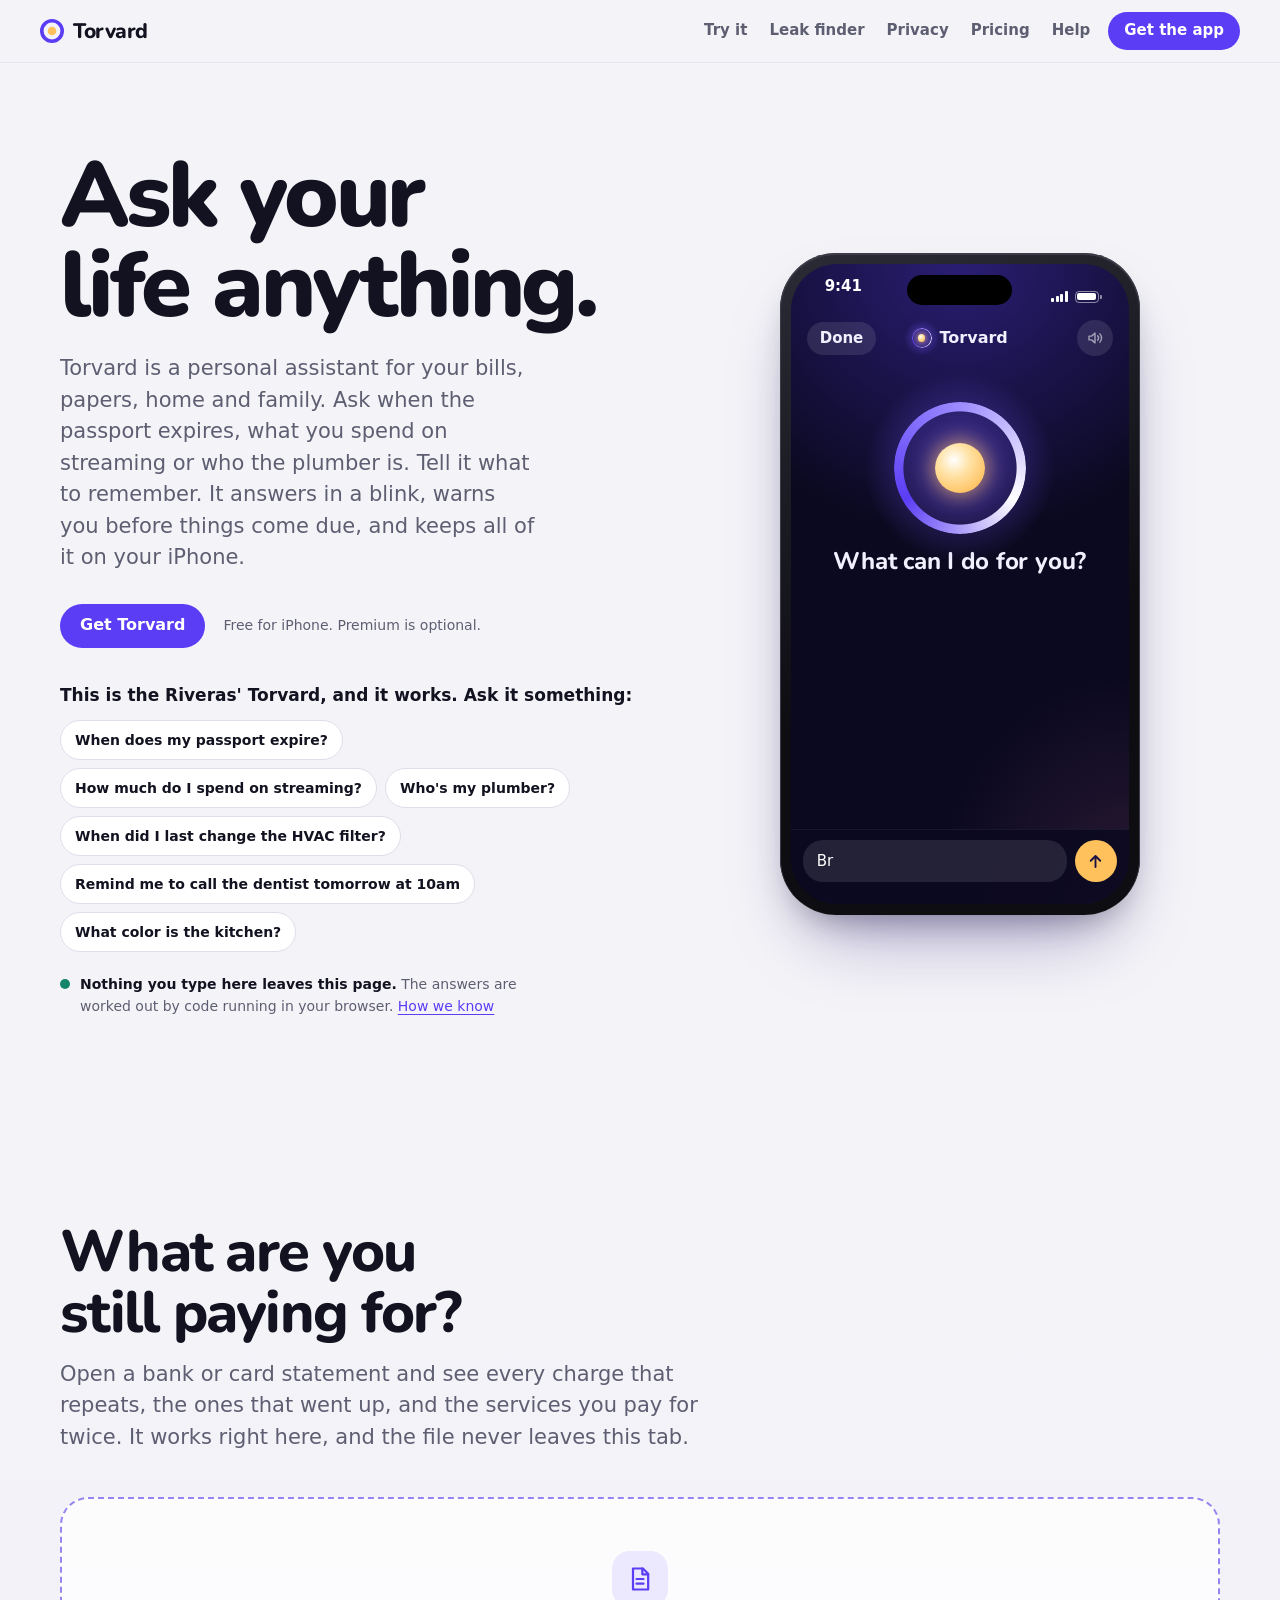
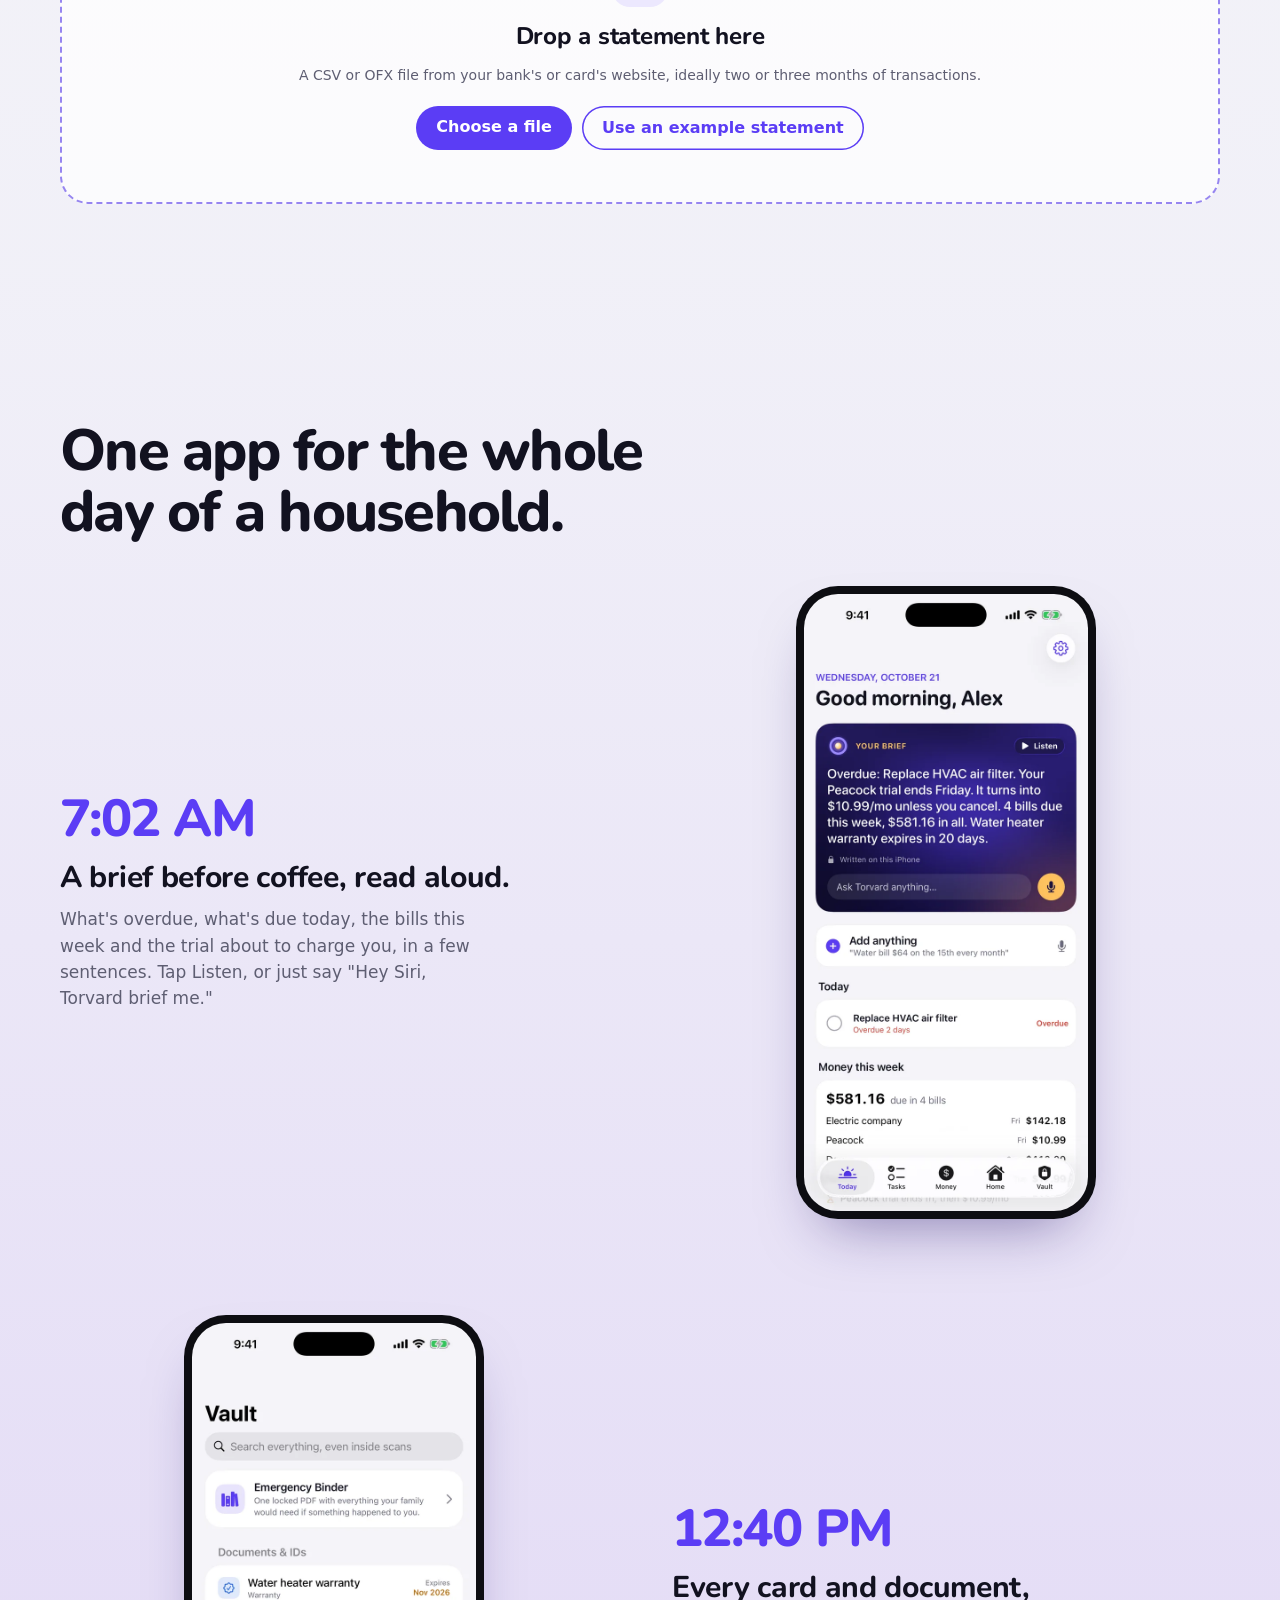
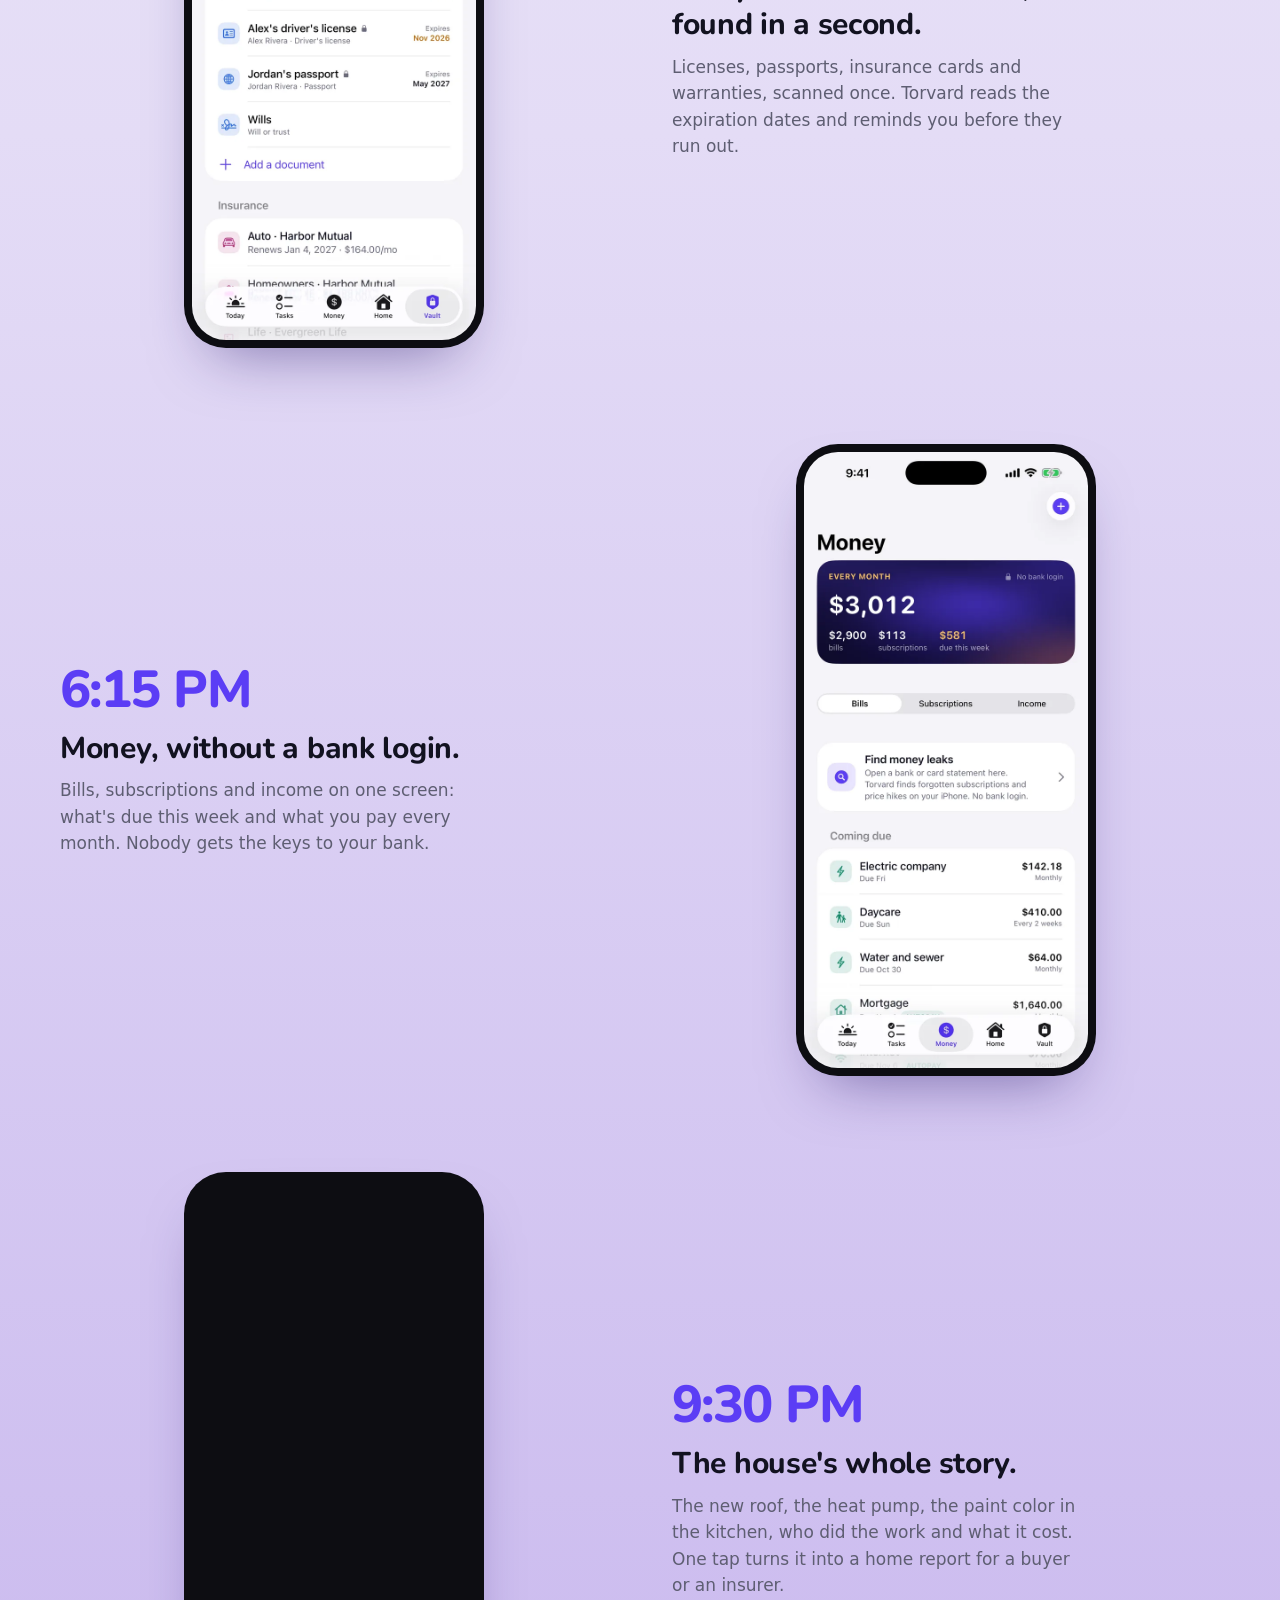
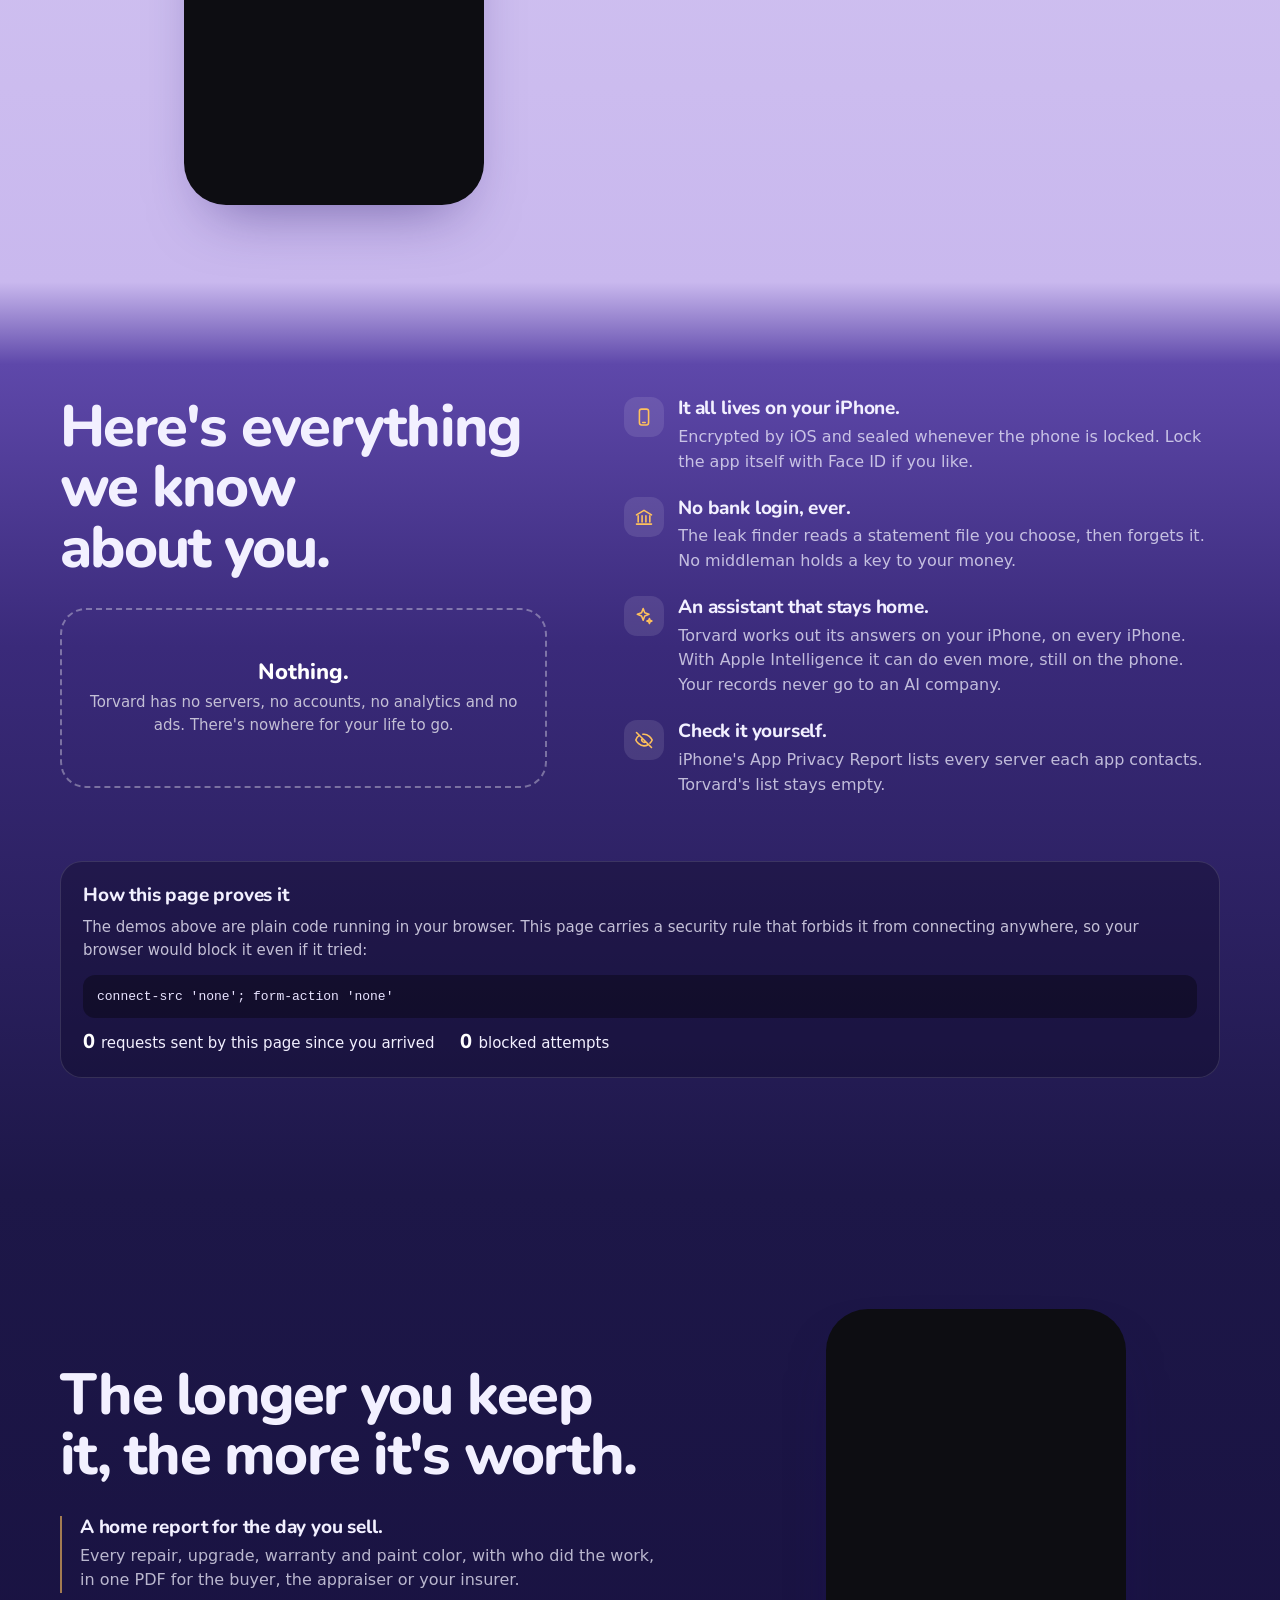
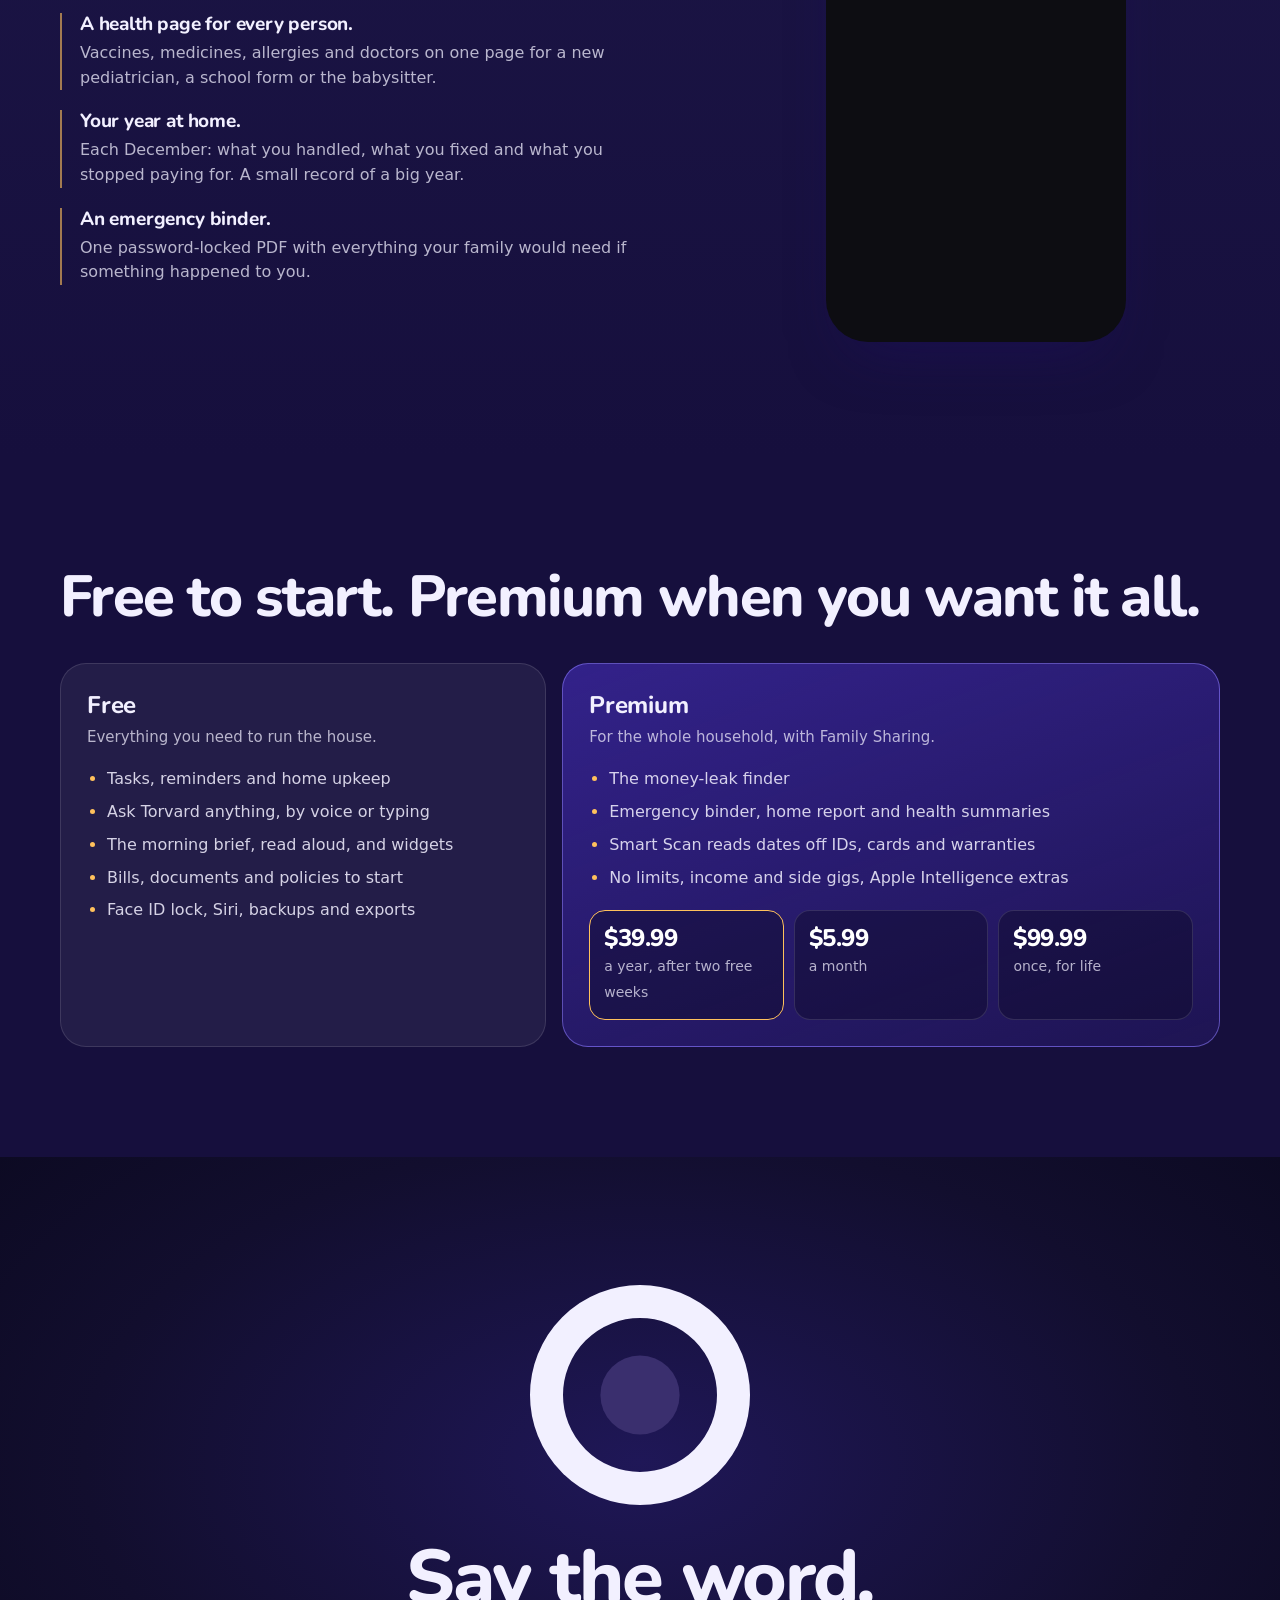
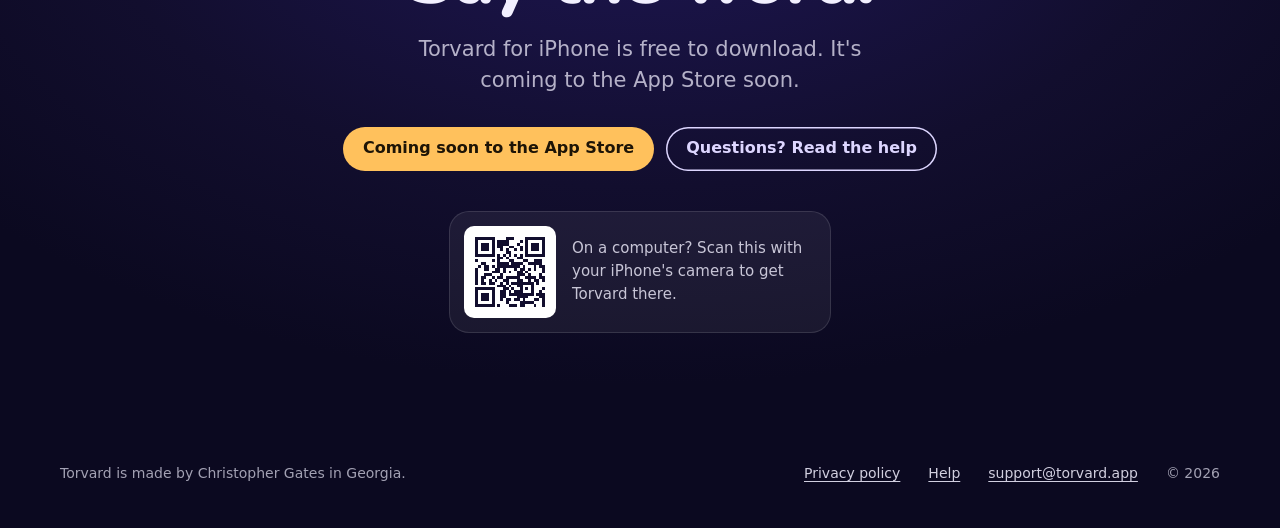
==== commit 9819512e: "Torvard: ask the assistant right on the home page The hero is now a working Torvard: ask the Riveras" ====
--- a/index.html
+++ b/index.html
@@ -5,8 +5,8 @@
 <meta name="viewport" content="width=device-width, initial-scale=1, viewport-fit=cover">
 <meta http-equiv="Content-Security-Policy" content="default-src 'self'; script-src 'self'; style-src 'self'; img-src 'self' data: blob:; font-src 'self'; connect-src 'none'; form-action 'none'; base-uri 'none'; object-src 'none'; frame-src 'none'; worker-src 'none'; manifest-src 'self'">
 <meta name="referrer" content="no-referrer">
-<title>Homesake: your household, kept private</title>
-<meta name="description" content="Homesake keeps your household's bills, documents, upkeep, home history and family records on your iPhone. No account, no servers. Try the money-leak finder right on this page.">
+<title>Torvard: ask your life anything</title>
+<meta name="description" content="Torvard is a private personal assistant for your bills, papers, home and family. Ask it anything, tell it what to remember, and it warns you first. It all stays on your iPhone. Try it on this page.">
 <meta name="theme-color" content="#f4f4f8" media="(prefers-color-scheme: light)">
 <meta name="theme-color" content="#0b0b12" media="(prefers-color-scheme: dark)">
 <link rel="icon" href="favicon.svg" type="image/svg+xml">
@@ -14,10 +14,10 @@
 <link rel="apple-touch-icon" href="apple-touch-icon.png">
 <link rel="stylesheet" href="assets/site.css">
 <meta property="og:type" content="website">
-<meta property="og:site_name" content="Homesake">
-<meta property="og:title" content="Homesake: your household, kept private">
-<meta property="og:description" content="Bills, documents, upkeep and family records on your iPhone. No account, no servers.">
-<meta property="og:image" content="https://homesake.app/assets/img/og.png">
+<meta property="og:site_name" content="Torvard">
+<meta property="og:title" content="Torvard: ask your life anything">
+<meta property="og:description" content="A private assistant for your bills, papers, home and family, on your iPhone. No account, no servers.">
+<meta property="og:image" content="https://torvard.app/assets/img/og.png">
 <meta name="twitter:card" content="summary_large_image">
 <script type="module" src="assets/site.js"></script>
 </head>
@@ -25,7 +25,7 @@
 <a class="skip" href="#main">Skip to content</a>
 
 <svg width="0" height="0" class="visually-hidden" aria-hidden="true">
-  <symbol id="mark" viewBox="0 0 88 100"><path fill="currentColor" fill-rule="evenodd" d="M39.82 3.42 A6.60 6.60 0 0 1 48.18 3.42 L85.58 34.02 A6.60 6.60 0 0 1 88.00 39.13 L88.00 92.62 A5.28 5.28 0 0 1 81.02 97.62 L45.06 85.36 A3.30 3.30 0 0 0 42.94 85.36 L6.98 97.62 A5.28 5.28 0 0 1 0.00 92.62 L0.00 39.13 A6.60 6.60 0 0 1 2.42 34.02 Z M37.84 45.00 L50.16 45.00 A5.72 5.72 0 0 1 55.88 50.72 L55.88 63.04 A5.72 5.72 0 0 1 50.16 68.76 L37.84 68.76 A5.72 5.72 0 0 1 32.12 63.04 L32.12 50.72 A5.72 5.72 0 0 1 37.84 45.00 Z"/><rect x="35.64" y="48.52" width="16.72" height="16.72" rx="3.52" fill="#FFC15C"/></symbol>
+  <symbol id="mark" viewBox="0 0 100 100"><circle cx="50" cy="50" r="42.5" fill="none" stroke="currentColor" stroke-width="15"/><circle cx="50" cy="50" r="18" fill="#FFC15C"/></symbol>
   <symbol id="i-card" viewBox="0 0 24 24"><g fill="none" stroke="currentColor" stroke-width="1.9" stroke-linecap="round" stroke-linejoin="round"><rect x="3" y="5.5" width="18" height="13" rx="2.5"/><path d="M3 10h18M7 15h3"/></g></symbol>
   <symbol id="i-repeat" viewBox="0 0 24 24"><g fill="none" stroke="currentColor" stroke-width="1.9" stroke-linecap="round" stroke-linejoin="round"><path d="M4 11.5a7.5 7.5 0 0 1 13.2-4.9L19.5 9M19.5 4.5V9H15M20 12.5a7.5 7.5 0 0 1-13.2 4.9L4.5 15M4.5 19.5V15H9"/></g></symbol>
   <symbol id="i-check" viewBox="0 0 24 24"><g fill="none" stroke="currentColor" stroke-width="1.9" stroke-linecap="round" stroke-linejoin="round"><circle cx="12" cy="12" r="9"/><path d="M8 12.4l2.7 2.7L16.2 9.6"/></g></symbol>
@@ -41,12 +41,16 @@
   <symbol id="i-sparkle" viewBox="0 0 24 24"><g fill="none" stroke="currentColor" stroke-width="1.9" stroke-linecap="round" stroke-linejoin="round"><path d="M11 3l1.9 5.1L18 10l-5.1 1.9L11 17l-1.9-5.1L4 10l5.1-1.9zM18.5 15l.8 2.2 2.2.8-2.2.8-.8 2.2-.8-2.2-2.2-.8 2.2-.8z"/></g></symbol>
   <symbol id="i-phone" viewBox="0 0 24 24"><g fill="none" stroke="currentColor" stroke-width="1.9" stroke-linecap="round" stroke-linejoin="round"><rect x="6.5" y="2.5" width="11" height="19" rx="2.6"/><path d="M10.5 18.5h3"/></g></symbol>
   <symbol id="i-up" viewBox="0 0 24 24"><g fill="none" stroke="currentColor" stroke-width="1.9" stroke-linecap="round" stroke-linejoin="round"><path d="M3 17l6-6 4 4 8-8M15 7h6v6"/></g></symbol>
+  <symbol id="i-speaker" viewBox="0 0 24 24"><g fill="none" stroke="currentColor" stroke-width="1.9" stroke-linecap="round" stroke-linejoin="round"><path d="M4 9.5h3.5L12 5.5v13l-4.5-4H4z"/><path d="M15.5 9a4.5 4.5 0 0 1 0 6M18.5 6.5a8 8 0 0 1 0 11"/></g></symbol>
+  <symbol id="i-send" viewBox="0 0 24 24"><g fill="none" stroke="currentColor" stroke-width="2.4" stroke-linecap="round" stroke-linejoin="round"><path d="M12 19V5M6 11l6-6 6 6"/></g></symbol>
+  <symbol id="i-chev" viewBox="0 0 24 24"><g fill="none" stroke="currentColor" stroke-width="2.2" stroke-linecap="round" stroke-linejoin="round"><path d="M9 6l6 6-6 6"/></g></symbol>
   <symbol id="i-layers" viewBox="0 0 24 24"><g fill="none" stroke="currentColor" stroke-width="1.9" stroke-linecap="round" stroke-linejoin="round"><path d="M12 3.5l9 5-9 5-9-5zM3 13l9 5 9-5"/></g></symbol>
 </svg>
 
 <header class="top">
-  <a class="brand" href="./" aria-label="Homesake, home page"><svg class="brand-mark" aria-hidden="true"><use href="#mark"/></svg>Homesake</a>
+  <a class="brand" href="./" aria-label="Torvard, home page"><svg class="brand-mark" aria-hidden="true"><use href="#mark"/></svg>Torvard</a>
   <nav aria-label="On this page">
+    <a href="#try">Try it</a>
     <a href="#leaks">Leak finder</a>
     <a href="#private">Privacy</a>
     <a href="#pricing">Pricing</a>
@@ -58,40 +62,49 @@
 <main id="main">
 
   <!-- Morning -->
-  <section class="hero" aria-labelledby="hero-title">
+  <section class="hero" id="try" aria-labelledby="hero-title">
     <div class="wrap hero-grid">
       <div class="hero-copy">
-        <h1 id="hero-title">Your household, kept.</h1>
-        <p class="lede">Bills, papers, upkeep and the people you love, in one private app on your iPhone. No account and no servers, and it gets more useful every year you keep it.</p>
+        <h1 id="hero-title">Ask your life anything.</h1>
+        <p class="lede">Torvard is a personal assistant for your bills, papers, home and family. Ask when the passport expires, what you spend on streaming or who the plumber is. Tell it what to remember. It answers in a blink, warns you before things come due, and keeps all of it on your iPhone.</p>
         <div class="hero-actions">
-          <a class="pill" href="#get" data-get>Get Homesake</a>
+          <a class="pill" href="#get" data-get>Get Torvard</a>
           <span class="note">Free for iPhone. Premium is optional.</span>
         </div>
         <div class="try-block">
-          <p class="try-hint">The phone works. Type into it, or tap an example:</p>
+          <p class="try-hint">This is the Riveras' Torvard, and it works. Ask it something:</p>
           <div class="examples" id="examples">
-            <button class="chip" type="button">Passport expires March 2029</button>
-            <button class="chip" type="button">Car insurance $164 every month on the 3rd</button>
-            <button class="chip" type="button">Mom's birthday June 3</button>
-            <button class="chip" type="button">Spotify $11.99 monthly</button>
-          </div>
-          <p class="proof"><span class="pulse" aria-hidden="true"></span><span><strong id="proof-line">Nothing you type here leaves this page.</strong> It's read by code running in your browser. <a href="#how">How we know</a></span></p>
+            <button class="chip" type="button">When does my passport expire?</button>
+            <button class="chip" type="button">How much do I spend on streaming?</button>
+            <button class="chip" type="button">Who's my plumber?</button>
+            <button class="chip" type="button">When did I last change the HVAC filter?</button>
+            <button class="chip" type="button">Remind me to call the dentist tomorrow at 10am</button>
+            <button class="chip" type="button">What color is the kitchen?</button>
+          </div>
+          <p class="proof"><span class="pulse" aria-hidden="true"></span><span><strong id="proof-line">Nothing you type here leaves this page.</strong> The answers are worked out by code running in your browser. <a href="#how">How we know</a></span></p>
         </div>
       </div>
 
       <div class="hero-device">
         <div class="device">
-          <div class="device-screen">
+          <div class="device-screen ask-screen">
             <div class="device-island" aria-hidden="true"></div>
             <div class="statusbar" aria-hidden="true"><span>9:41</span><span class="icons"><span class="bars"><i></i><i></i><i></i><i></i></span><span class="battery"></span></span></div>
-            <div class="sheet">
-              <div class="sheet-bar" aria-hidden="true"><span class="cancel">Cancel</span><span class="title">Add anything</span><span class="add" id="add-count">Add 3</span></div>
-              <label class="visually-hidden" for="quick">Type things to add, one per line</label>
-              <textarea id="quick" rows="4" spellcheck="false" autocomplete="off">Water bill $64 on the 15th every month
-Netflix trial ends Friday $15.49
-Change HVAC filter every 3 months</textarea>
-              <p class="will-add" id="will-add" aria-live="polite">Homesake will add 3 things</p>
-              <ol class="parsed" id="parsed"></ol>
+            <div class="ask-top">
+              <span class="ask-done" aria-hidden="true">Done</span>
+              <span class="ask-title"><span class="orb mini" id="orb-mini" aria-hidden="true"><i></i></span>Torvard</span>
+              <button class="ask-speaker" id="ask-speaker" type="button" aria-pressed="false" aria-label="Read answers aloud"><svg aria-hidden="true"><use href="#i-speaker"/></svg></button>
+            </div>
+            <div class="ask-log" id="ask-log" aria-live="polite">
+              <div class="ask-intro">
+                <div class="orb" id="orb" aria-hidden="true"><i></i></div>
+                <p class="ask-hello">What can I do for you?</p>
+              </div>
+            </div>
+            <div class="ask-bar">
+              <label class="visually-hidden" for="ask-input">Ask or tell Torvard</label>
+              <input id="ask-input" type="text" placeholder="Ask or tell Torvard…" autocomplete="off" enterkeyhint="send" spellcheck="false">
+              <button id="ask-send" type="button" aria-label="Ask"><svg aria-hidden="true"><use href="#i-send"/></svg></button>
             </div>
           </div>
         </div>
@@ -129,7 +142,7 @@
         </div>
         <ul class="charges" id="charges"></ul>
         <div class="report-cta">
-          <a class="pill" href="#get" data-get>Watch them every month in Homesake</a>
+          <a class="pill" href="#get" data-get>Watch them every month in Torvard</a>
           <span class="muted small">The app reminds you before each renewal and free trial, and keeps what you save.</span>
         </div>
       </div>
@@ -146,18 +159,18 @@
         <li class="moment">
           <div class="moment-copy">
             <time datetime="07:02">7:02 AM</time>
-            <h3>A brief before coffee.</h3>
-            <p>What's due, what renews, whose birthday it is, and the one thing you shouldn't forget, in a few sentences. Written on your iPhone, by your iPhone.</p>
-          </div>
-          <div class="shot"><img src="assets/img/today.webp" width="640" height="1391" loading="lazy" alt="Homesake's Today screen with a short written brief about bills, a free trial and a warranty"></div>
+            <h3>A brief before coffee, read aloud.</h3>
+            <p>What's overdue, what's due today, the bills this week and the trial about to charge you, in a few sentences. Tap Listen, or just say "Hey Siri, Torvard brief me."</p>
+          </div>
+          <div class="shot"><img src="assets/img/today.webp" width="640" height="1390" loading="lazy" alt="Torvard's Today screen: a short brief about an overdue filter, a free trial and this week's bills, with a field to ask Torvard anything"></div>
         </li>
         <li class="moment">
           <div class="moment-copy">
             <time datetime="12:40">12:40 PM</time>
             <h3>Every card and document, found in a second.</h3>
-            <p>Licenses, passports, insurance cards and warranties, scanned once. Homesake reads the expiration dates and reminds you before they run out.</p>
-          </div>
-          <div class="shot"><img src="assets/img/vault.webp" width="640" height="1391" loading="lazy" alt="The Vault screen listing a warranty, a driver's license and a passport with their expiration dates"></div>
+            <p>Licenses, passports, insurance cards and warranties, scanned once. Torvard reads the expiration dates and reminds you before they run out.</p>
+          </div>
+          <div class="shot"><img src="assets/img/vault.webp" width="640" height="1390" loading="lazy" alt="The Vault screen listing a warranty, a driver's license and a passport with their expiration dates"></div>
         </li>
         <li class="moment">
           <div class="moment-copy">
@@ -165,7 +178,7 @@
             <h3>Money, without a bank login.</h3>
             <p>Bills, subscriptions and income on one screen: what's due this week and what you pay every month. Nobody gets the keys to your bank.</p>
           </div>
-          <div class="shot"><img src="assets/img/money.webp" width="640" height="1391" loading="lazy" alt="The Money screen showing monthly totals and the bills coming due"></div>
+          <div class="shot"><img src="assets/img/money.webp" width="640" height="1390" loading="lazy" alt="The Money screen showing monthly totals and the bills coming due"></div>
         </li>
         <li class="moment">
           <div class="moment-copy">
@@ -173,7 +186,7 @@
             <h3>The house's whole story.</h3>
             <p>The new roof, the heat pump, the paint color in the kitchen, who did the work and what it cost. One tap turns it into a home report for a buyer or an insurer.</p>
           </div>
-          <div class="shot"><img src="assets/img/history.webp" width="640" height="1391" loading="lazy" alt="The Home history screen with projects by year and their costs"></div>
+          <div class="shot"><img src="assets/img/history.webp" width="640" height="1390" loading="lazy" alt="The Home history screen with projects by year and their costs"></div>
         </li>
       </ol>
     </div>
@@ -185,13 +198,13 @@
       <div class="split">
         <div>
           <h2 id="private-title">Here's everything we know about you.</h2>
-          <div class="nothing" role="img" aria-label="An empty box"><div><strong>Nothing.</strong>Homesake has no servers, no accounts, no analytics and no ads. There's nowhere for your life to go.</div></div>
+          <div class="nothing" role="img" aria-label="An empty box"><div><strong>Nothing.</strong>Torvard has no servers, no accounts, no analytics and no ads. There's nowhere for your life to go.</div></div>
         </div>
         <ul class="facts">
           <li><span class="ico" aria-hidden="true"><svg><use href="#i-phone"/></svg></span><div><h3>It all lives on your iPhone.</h3><p>Encrypted by iOS and sealed whenever the phone is locked. Lock the app itself with Face ID if you like.</p></div></li>
           <li><span class="ico" aria-hidden="true"><svg><use href="#i-bank"/></svg></span><div><h3>No bank login, ever.</h3><p>The leak finder reads a statement file you choose, then forgets it. No middleman holds a key to your money.</p></div></li>
-          <li><span class="ico" aria-hidden="true"><svg><use href="#i-sparkle"/></svg></span><div><h3>AI that stays home.</h3><p>On iPhone 15 Pro and newer, Apple Intelligence writes your brief on the phone. Your records never go to an AI company.</p></div></li>
-          <li><span class="ico" aria-hidden="true"><svg><use href="#i-eyeoff"/></svg></span><div><h3>Check it yourself.</h3><p>iPhone's App Privacy Report lists every server each app contacts. Homesake's list stays empty.</p></div></li>
+          <li><span class="ico" aria-hidden="true"><svg><use href="#i-sparkle"/></svg></span><div><h3>An assistant that stays home.</h3><p>Torvard works out its answers on your iPhone, on every iPhone. With Apple Intelligence it can do even more, still on the phone. Your records never go to an AI company.</p></div></li>
+          <li><span class="ico" aria-hidden="true"><svg><use href="#i-eyeoff"/></svg></span><div><h3>Check it yourself.</h3><p>iPhone's App Privacy Report lists every server each app contacts. Torvard's list stays empty.</p></div></li>
         </ul>
       </div>
 
@@ -219,7 +232,7 @@
           <li><h3>An emergency binder.</h3><p>One password-locked PDF with everything your family would need if something happened to you.</p></li>
         </ul>
       </div>
-      <div class="shot"><img src="assets/img/year.webp" width="640" height="1391" loading="lazy" alt="The Year at Home screen: 25 things handled this year"></div>
+      <div class="shot"><img src="assets/img/year.webp" width="640" height="1390" loading="lazy" alt="The Year at Home screen: 25 things handled this year"></div>
     </div>
   </section>
 
@@ -233,7 +246,8 @@
           <p class="price-note">Everything you need to run the house.</p>
           <ul>
             <li>Tasks, reminders and home upkeep</li>
-            <li>The morning brief and widgets</li>
+            <li>Ask Torvard anything, by voice or typing</li>
+            <li>The morning brief, read aloud, and widgets</li>
             <li>Bills, documents and policies to start</li>
             <li>Face ID lock, Siri, backups and exports</li>
           </ul>
@@ -259,24 +273,24 @@
 
   <section class="final night" id="get" aria-labelledby="get-title">
     <div class="wrap">
-      <svg class="house" viewBox="0 0 88 100" aria-hidden="true"><path fill="currentColor" fill-rule="evenodd" d="M39.82 3.42 A6.60 6.60 0 0 1 48.18 3.42 L85.58 34.02 A6.60 6.60 0 0 1 88.00 39.13 L88.00 92.62 A5.28 5.28 0 0 1 81.02 97.62 L45.06 85.36 A3.30 3.30 0 0 0 42.94 85.36 L6.98 97.62 A5.28 5.28 0 0 1 0.00 92.62 L0.00 39.13 A6.60 6.60 0 0 1 2.42 34.02 Z M37.84 45.00 L50.16 45.00 A5.72 5.72 0 0 1 55.88 50.72 L55.88 63.04 A5.72 5.72 0 0 1 50.16 68.76 L37.84 68.76 A5.72 5.72 0 0 1 32.12 63.04 L32.12 50.72 A5.72 5.72 0 0 1 37.84 45.00 Z"/><rect class="lamp" x="35.64" y="48.52" width="16.72" height="16.72" rx="3.52"/></svg>
-      <h2 id="get-title">Leave the light on.</h2>
-      <p class="lede">Homesake for iPhone is free to download. It's coming to the App Store soon.</p>
+      <svg class="house" viewBox="0 0 100 100" aria-hidden="true"><circle cx="50" cy="50" r="42.5" fill="none" stroke="currentColor" stroke-width="15"/><circle class="lamp" cx="50" cy="50" r="18"/></svg>
+      <h2 id="get-title">Say the word.</h2>
+      <p class="lede">Torvard for iPhone is free to download. It's coming to the App Store soon.</p>
       <div class="actions">
         <span class="pill lamp" id="store-button" data-store>Coming soon to the App Store</span>
         <a class="pill ghost" href="support.html">Questions? Read the help</a>
       </div>
-      <div class="qr"><img src="assets/img/qr-get.svg" width="92" height="92" alt="QR code that opens homesake.app/get"><p>On a computer? Scan this with your iPhone's camera to get Homesake there.</p></div>
+      <div class="qr"><img src="assets/img/qr-get.svg" width="92" height="92" alt="QR code that opens torvard.app/get"><p>On a computer? Scan this with your iPhone's camera to get Torvard there.</p></div>
     </div>
   </section>
 </main>
 
 <footer class="foot">
   <div class="wrap">
-    <span class="made">Homesake is made by Christopher Gates in Georgia.</span>
+    <span class="made">Torvard is made by Christopher Gates in Georgia.</span>
     <a href="privacy.html">Privacy policy</a>
     <a href="support.html">Help</a>
-    <a href="mailto:support@homesake.app">support@homesake.app</a>
+    <a href="mailto:support@torvard.app">support@torvard.app</a>
     <span>© 2026</span>
   </div>
 </footer>
--- a/assets/site.css
+++ b/assets/site.css
@@ -1,8 +1,8 @@
-/* Homesake website. One page that runs from morning to night: each section's sky is a little later in the day,
+/* Torvard website. One page that runs from morning to night: each section's sky is a little later in the day,
    and the lamp in the window comes on at the end. Colors match the app. */
 
 @font-face {
-  font-family: "Nunito Homesake";
+  font-family: "Nunito Torvard";
   src: url("fonts/nunito-display.woff") format("woff");
   font-weight: 600 900;
   font-display: swap;
@@ -23,7 +23,7 @@
   --night-2: #1d1748;
   --moss: #13866a;
   --rust: #d3433a;
-  --display: ui-rounded, "SF Pro Rounded", "Nunito Homesake", "Nunito", system-ui, sans-serif;
+  --display: ui-rounded, "SF Pro Rounded", "Nunito Torvard", "Nunito", system-ui, sans-serif;
   --text: system-ui, -apple-system, "Segoe UI", Roboto, "Helvetica Neue", Arial, sans-serif;
   --radius: 22px;
   --gutter: clamp(16px, 5vw, 40px);
@@ -102,7 +102,7 @@
 .brand { display: flex; align-items: center; gap: 9px; color: var(--ink); text-decoration: none;
   font-family: var(--display); font-weight: 800; font-size: 21px; letter-spacing: -0.02em; }
 .brand:hover { color: var(--ink); }
-.brand-mark { width: 24px; height: 27px; color: var(--violet); }
+.brand-mark { width: 24px; height: 24px; color: var(--violet); }
 .top nav { display: flex; gap: 22px; margin-left: auto; }
 .top nav a { color: var(--muted); text-decoration: none; font-size: 15px; font-weight: 600; }
 .top nav a:hover { color: var(--ink); }
@@ -165,7 +165,7 @@
 @keyframes pulse { to { box-shadow: 0 0 0 9px color-mix(in srgb, var(--moss) 0%, transparent); } }
 @media (prefers-reduced-motion: reduce) { .pulse { animation: none; } }
 
-/* ---------- The iPhone with the live "Add anything" sheet ---------- */
+/* ---------- The iPhone with Torvard's assistant, live ---------- */
 
 .device {
   width: min(360px, 100%); margin-inline: auto; padding: 11px; border-radius: 56px;
@@ -185,33 +185,83 @@
 .statusbar .battery { position: relative; width: 24px; height: 12px; border-radius: 4px; border: 1.5px solid rgba(18, 18, 32, 0.45); padding: 1.5px; }
 .statusbar .battery::before { content: ""; display: block; height: 100%; border-radius: 2px; background: #121220; }
 .statusbar .battery::after { content: ""; position: absolute; right: -4px; top: 3px; width: 2px; height: 4px; border-radius: 0 1px 1px 0; background: rgba(18, 18, 32, 0.45); }
-.sheet { margin-top: 6px; background: #f2f2f7; border-radius: 22px 22px 0 0; padding: 14px 16px 22px; min-height: 500px;
-  box-shadow: 0 -1px 0 rgba(0, 0, 0, 0.04); }
-.sheet-bar { display: grid; grid-template-columns: 1fr auto 1fr; align-items: center; margin-bottom: 14px; }
-.sheet-bar span { font: 600 15px/1 var(--text); }
-.sheet-bar .cancel, .sheet-bar .add { color: #5b3df5; background: #fff; border-radius: 999px; padding: 10px 14px; justify-self: start;
-  box-shadow: 0 1px 2px rgba(0, 0, 0, 0.06); }
-.sheet-bar .add { justify-self: end; }
-.sheet-bar .title { font-weight: 650; }
-.sheet textarea {
-  width: 100%; min-height: 112px; resize: none; border: 1px solid #e3e3ec; border-radius: 16px; background: #fff;
-  padding: 12px 14px; font: 400 16px/1.4 var(--text); color: #121220; display: block;
-}
-.sheet textarea:focus-visible { outline: 3px solid #5b3df5; outline-offset: 1px; }
-.will-add { margin: 16px 2px 8px; font: 700 12px/1 var(--text); letter-spacing: 0.04em; text-transform: uppercase; color: #5b3df5; }
-.parsed { list-style: none; margin: 0; padding: 0; display: grid; gap: 8px; }
-.parsed li { background: #fff; border-radius: 16px; padding: 12px 14px; animation: rise 0.28s ease-out both; }
+/* The assistant inside the phone: Torvard at night. */
+.ask-screen { background: #0b0920; color: #f2f0ff; height: 640px; min-height: 0; display: flex; flex-direction: column;
+  background-image: radial-gradient(120% 60% at 50% 0%, rgba(43, 31, 120, 0.95), transparent 70%), radial-gradient(80% 50% at 100% 100%, rgba(90, 53, 80, 0.4), transparent 70%); }
+.ask-screen .statusbar { color: #fff; flex: none; }
+.ask-screen .statusbar .bars i, .ask-screen .statusbar .battery::before { background: #fff; }
+.ask-screen .statusbar .battery { border-color: rgba(255, 255, 255, 0.5); }
+.ask-screen .statusbar .battery::after { background: rgba(255, 255, 255, 0.5); }
+.ask-top { flex: none; display: grid; grid-template-columns: 1fr auto 1fr; align-items: center; padding: 6px 16px 8px; }
+.ask-done { justify-self: start; font: 600 15px/1 var(--text); padding: 9px 13px; border-radius: 999px; background: rgba(255, 255, 255, 0.1); }
+.ask-title { font: 650 16px/1 var(--text); display: inline-flex; align-items: center; gap: 8px; }
+.orb.mini { --size: 20px; }
+.orb.mini::before { inset: -40%; }
+.orb.mini i { box-shadow: 0 0 6px 1px rgba(255, 193, 92, 0.6); }
+.ask-speaker { justify-self: end; width: 36px; height: 36px; border-radius: 50%; border: 0; display: grid; place-items: center; cursor: pointer;
+  background: rgba(255, 255, 255, 0.1); color: rgba(255, 255, 255, 0.55); }
+.ask-speaker svg { width: 18px; height: 18px; }
+.ask-speaker[aria-pressed="true"] { color: #1a1245; background: var(--lamp); }
+.ask-speaker:focus-visible, .ask-bar button:focus-visible { outline: 3px solid var(--lamp); outline-offset: 2px; }
+.ask-log { flex: 1; overflow-y: auto; padding: 4px 14px 14px; display: flex; flex-direction: column; gap: 12px; scroll-behavior: smooth; scrollbar-width: none; }
+.ask-log::-webkit-scrollbar { display: none; }
+.ask-intro { display: grid; justify-items: center; gap: 14px; padding: 34px 0 8px; text-align: center; transition: padding 0.4s ease; }
+.ask-hello { font: 750 24px/1.15 var(--display); letter-spacing: -0.01em; }
+.ask-log.talking .ask-intro { padding: 4px 0 0; }
+.ask-log.talking .ask-hello { display: none; }
+
+/* The orb: a ring of light around a lamp-lit core. It breathes, and turns faster while thinking. */
+.orb { --size: 132px; position: relative; width: var(--size); height: var(--size); border-radius: 50%; transition: width 0.4s ease, height 0.4s ease; }
+.ask-log.talking .orb { --size: 64px; }
+.orb::before { content: ""; position: absolute; inset: -22%; border-radius: 50%; background: radial-gradient(closest-side, rgba(115, 86, 255, 0.55), transparent); animation: breathe 4s ease-in-out infinite; }
+.orb::after { content: ""; position: absolute; inset: 0; border-radius: 50%;
+  background: conic-gradient(from 0deg, #9c8bff, #fff, #5b3df5, #9c8bff);
+  -webkit-mask: radial-gradient(farthest-side, transparent calc(100% - 15%), #000 calc(100% - 15% + 1px));
+  mask: radial-gradient(farthest-side, transparent calc(100% - 15%), #000 calc(100% - 15% + 1px));
+  animation: spin 7s linear infinite; }
+.orb i { position: absolute; inset: 31%; border-radius: 50%; background: radial-gradient(circle at 38% 34%, #fff, #ffe2a6 35%, #ffb13d);
+  box-shadow: 0 0 18px 4px rgba(255, 193, 92, 0.55); animation: breathe 4s ease-in-out infinite; }
+.orb.thinking::after { animation-duration: 1.1s; }
+.orb.speaking i { animation: talk 0.5s ease-in-out infinite alternate; }
+@keyframes spin { to { transform: rotate(1turn); } }
+@keyframes breathe { 50% { transform: scale(1.05); } }
+@keyframes talk { to { transform: scale(1.14); } }
+@media (prefers-reduced-motion: reduce) { .orb::before, .orb::after, .orb i { animation: none !important; } }
+
+.turn { display: grid; gap: 8px; animation: rise 0.3s ease-out both; }
 @keyframes rise { from { opacity: 0; transform: translateY(6px); } }
-@media (prefers-reduced-motion: reduce) { .parsed li { animation: none; } }
-.parsed .row1 { display: flex; align-items: center; gap: 8px; min-width: 0; }
-.kind { display: inline-flex; align-items: center; gap: 5px; flex: none; padding: 5px 9px; border-radius: 999px;
-  font: 700 12px/1 var(--text); color: #121220; background: #ece8fe; }
-.kind svg { width: 13px; height: 13px; }
-.parsed .name { font: 650 16px/1.25 var(--text); overflow: hidden; text-overflow: ellipsis; white-space: nowrap; }
-.parsed .meta { display: flex; flex-wrap: wrap; gap: 4px 12px; margin-top: 8px; font: 500 13px/1.2 var(--text); color: #6a6a7d; }
-.parsed .meta span { display: inline-flex; align-items: center; gap: 4px; }
-.parsed .meta svg { width: 13px; height: 13px; opacity: 0.8; }
-.empty-hint { font: 500 14px/1.4 var(--text); color: #6a6a7d; padding: 4px 2px; }
+@media (prefers-reduced-motion: reduce) { .turn { animation: none; } }
+.turn .q { justify-self: end; max-width: 86%; padding: 9px 13px; border-radius: 16px 16px 4px 16px; background: rgba(91, 61, 245, 0.62);
+  font: 600 14.5px/1.35 var(--text); }
+.turn .a { padding: 12px 13px; border-radius: 16px; background: rgba(255, 255, 255, 0.07); border: 1px solid rgba(255, 255, 255, 0.08); display: grid; gap: 10px; }
+.turn .a > p { font: 550 15.5px/1.42 var(--display); }
+.turn .a .thinking-dots { display: flex; gap: 5px; padding: 4px 0; }
+.turn .a .thinking-dots span { width: 7px; height: 7px; border-radius: 50%; background: rgba(255, 255, 255, 0.55); animation: dot 1s ease-in-out infinite; }
+.turn .a .thinking-dots span:nth-child(2) { animation-delay: 0.15s; }
+.turn .a .thinking-dots span:nth-child(3) { animation-delay: 0.3s; }
+@keyframes dot { 50% { opacity: 0.25; transform: translateY(-2px); } }
+.turn ul { list-style: none; margin: 0; padding: 0; display: grid; gap: 2px; }
+.turn li { display: grid; grid-template-columns: 30px minmax(0, 1fr); gap: 10px; align-items: center; padding: 5px 0; }
+.turn li .ico { width: 30px; height: 30px; border-radius: 9px; display: grid; place-items: center; background: rgba(255, 255, 255, 0.08); color: var(--lamp); }
+.turn li .ico svg { width: 15px; height: 15px; }
+.turn li b { display: block; font: 650 13.5px/1.25 var(--text); white-space: nowrap; overflow: hidden; text-overflow: ellipsis; }
+.turn li span { display: block; font: 500 12px/1.3 var(--text); color: rgba(242, 240, 255, 0.6); white-space: nowrap; overflow: hidden; text-overflow: ellipsis; }
+.turn .act { display: flex; gap: 8px; flex-wrap: wrap; }
+.turn .act button { border: 0; cursor: pointer; font: 700 13.5px/1 var(--text); padding: 9px 15px; border-radius: 999px; background: var(--lamp); color: #1a1245; }
+.turn .act button:focus-visible { outline: 3px solid #fff; outline-offset: 2px; }
+.turn .done { font: 650 13.5px/1.3 var(--text); color: #4ccb9f; }
+.turn .follow { display: flex; gap: 6px; flex-wrap: wrap; }
+.turn .follow button { border: 1px solid rgba(255, 255, 255, 0.16); background: rgba(255, 255, 255, 0.06); color: #f2f0ff; cursor: pointer;
+  font: 600 12px/1 var(--text); padding: 7px 11px; border-radius: 999px; }
+.turn .follow button:hover { background: rgba(255, 255, 255, 0.12); }
+
+.ask-bar { flex: none; display: flex; gap: 8px; align-items: center; padding: 10px 12px 22px; background: rgba(11, 9, 32, 0.92); border-top: 1px solid rgba(255, 255, 255, 0.06); }
+.ask-bar input { flex: 1; min-width: 0; font: 500 15px/1.2 var(--text); color: #fff; background: rgba(255, 255, 255, 0.1); border: 0; border-radius: 20px; padding: 12px 14px; }
+.ask-bar input::placeholder { color: rgba(242, 240, 255, 0.5); }
+.ask-bar input:focus-visible { outline: 2px solid var(--lamp); outline-offset: 1px; }
+.ask-bar button { flex: none; width: 42px; height: 42px; border-radius: 50%; border: 0; display: grid; place-items: center; cursor: pointer; background: var(--lamp); color: #1a1245; }
+.ask-bar button svg { width: 19px; height: 19px; }
+@media (max-width: 420px) { .ask-screen { height: 600px; } }
 
 /* ---------- Late morning: the leak finder ---------- */
 
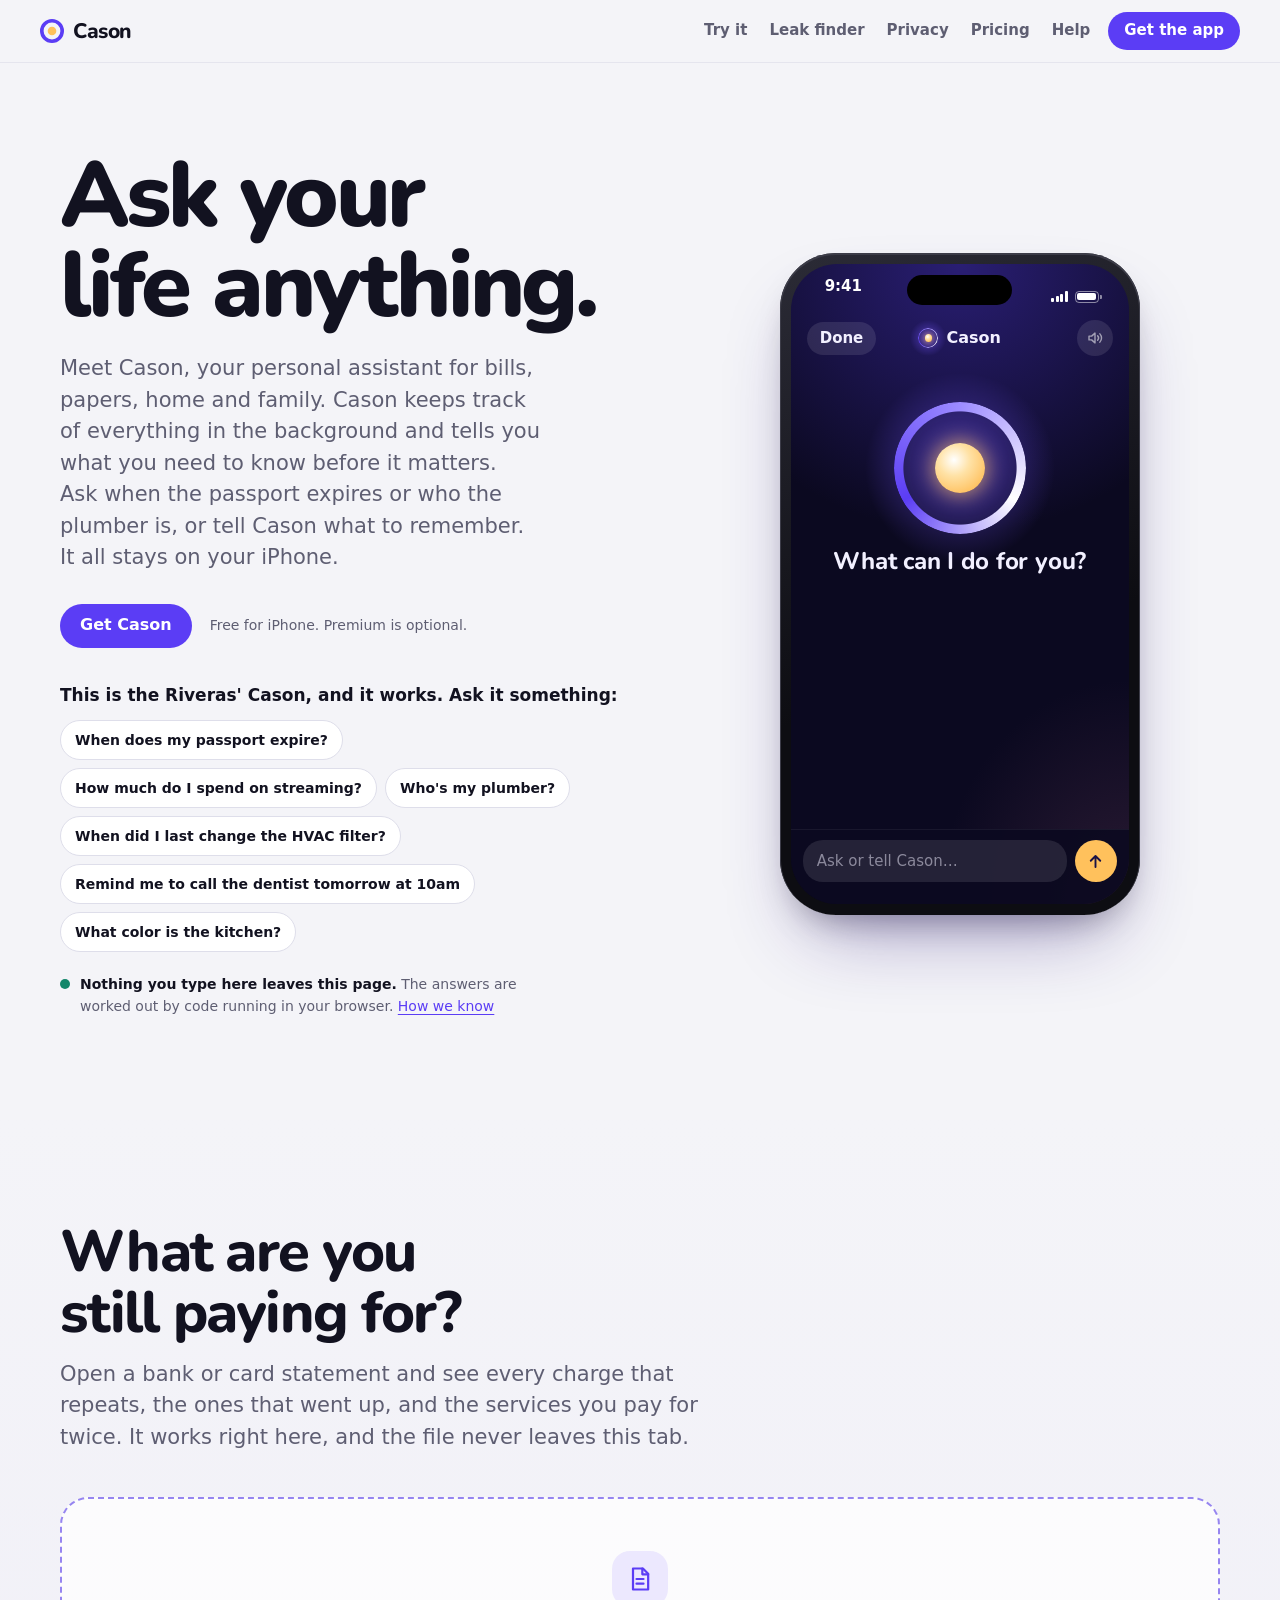
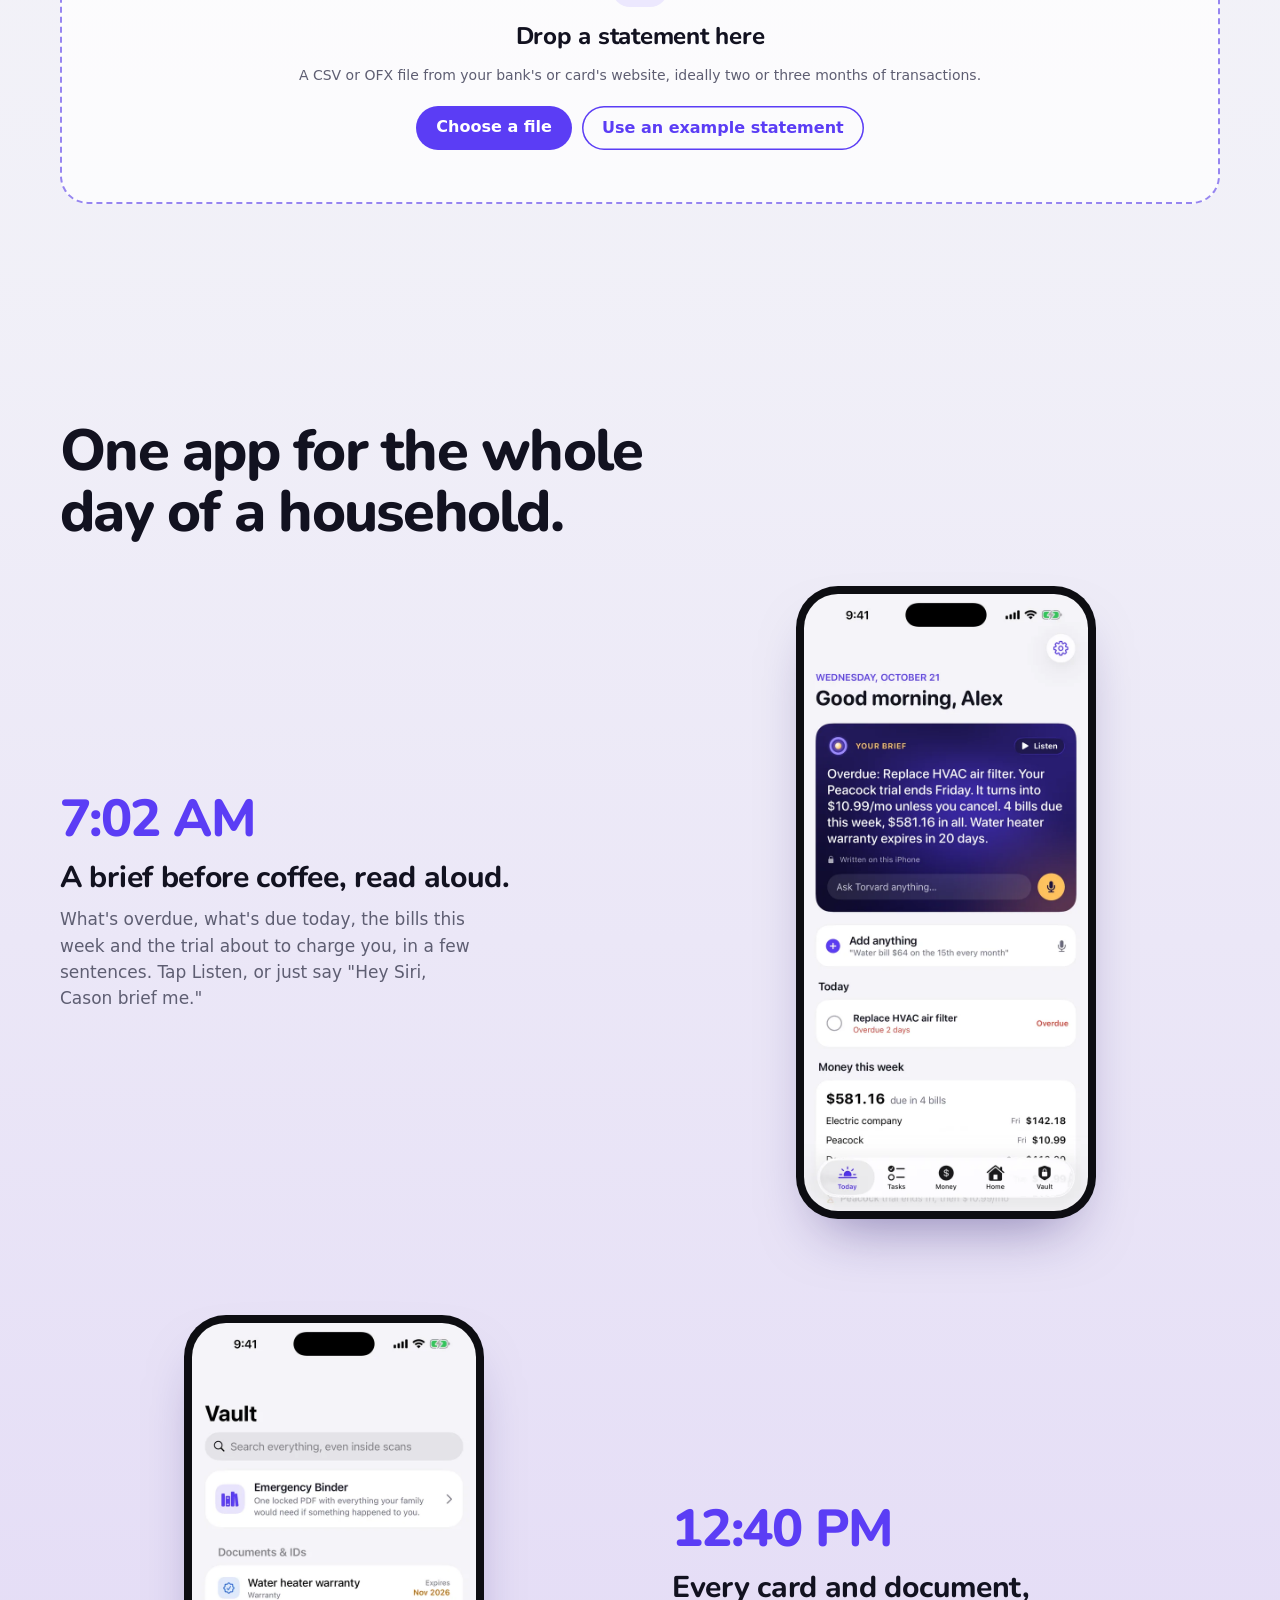
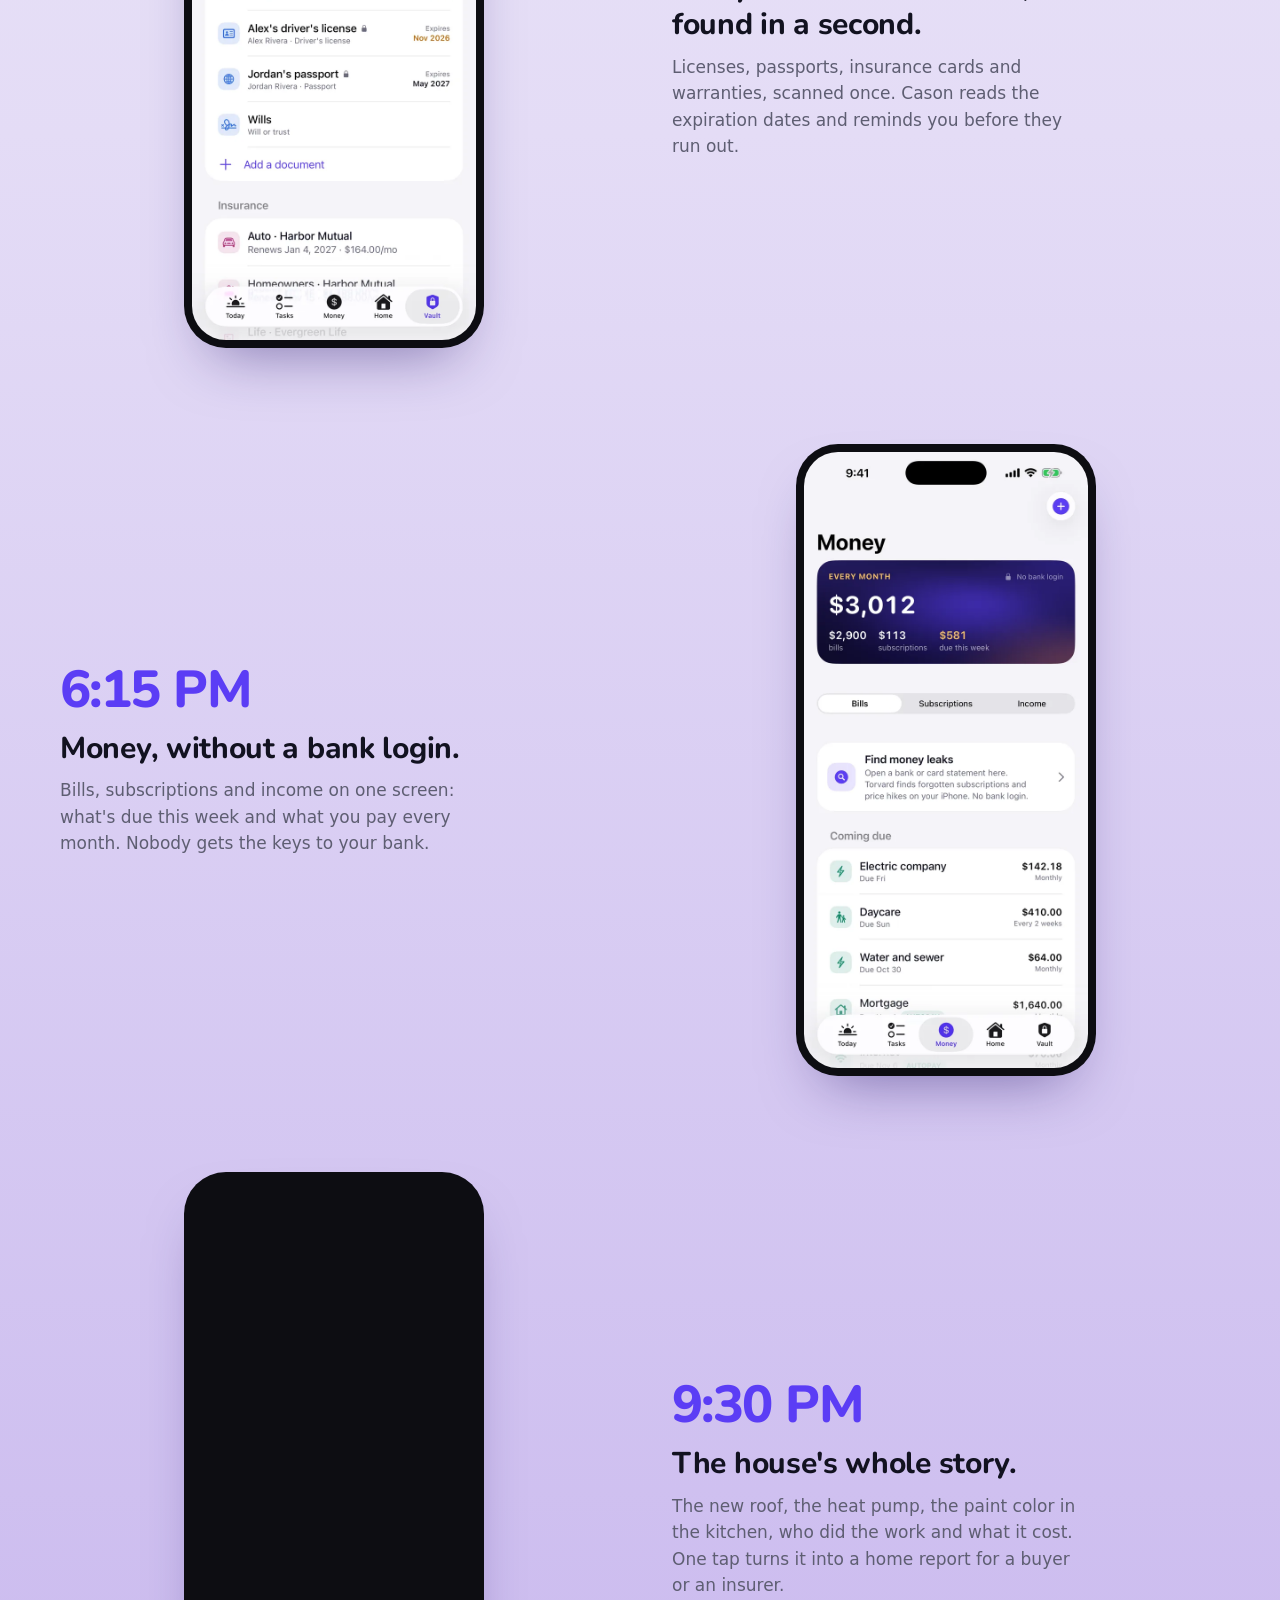
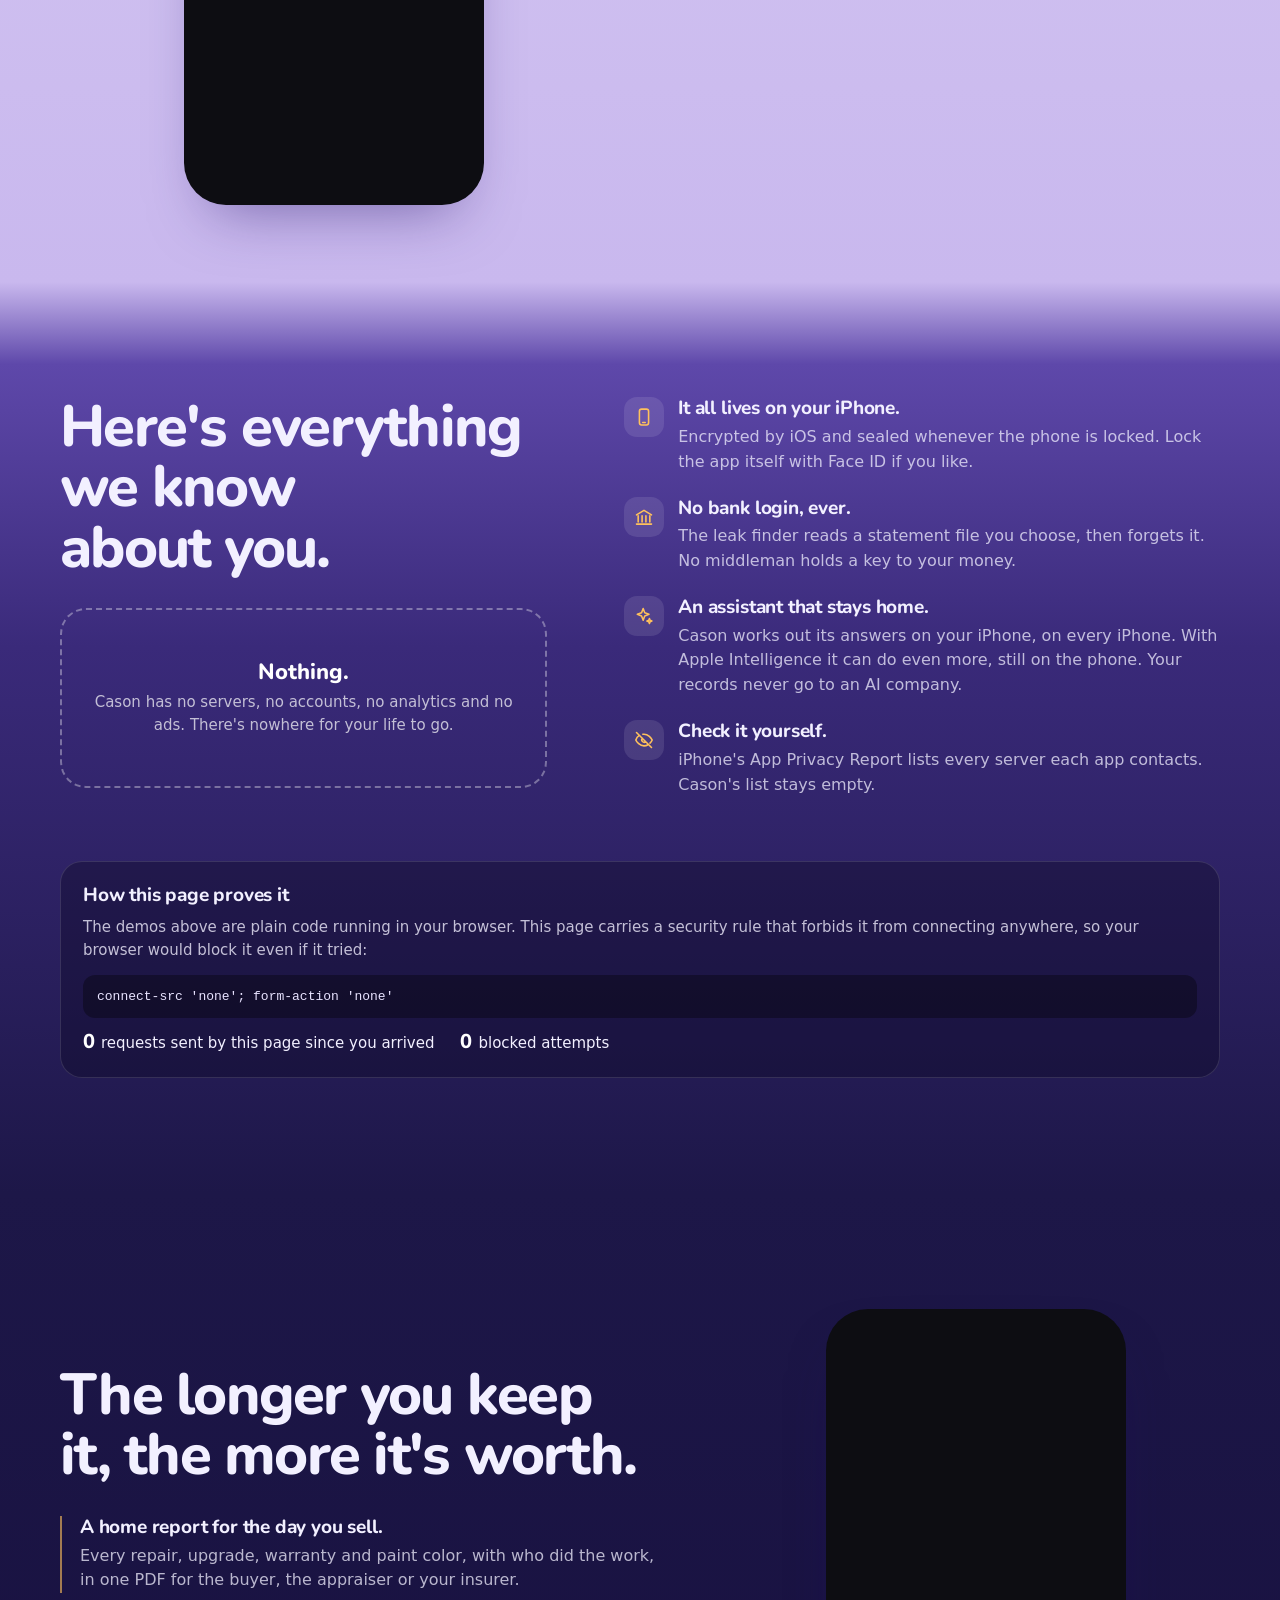
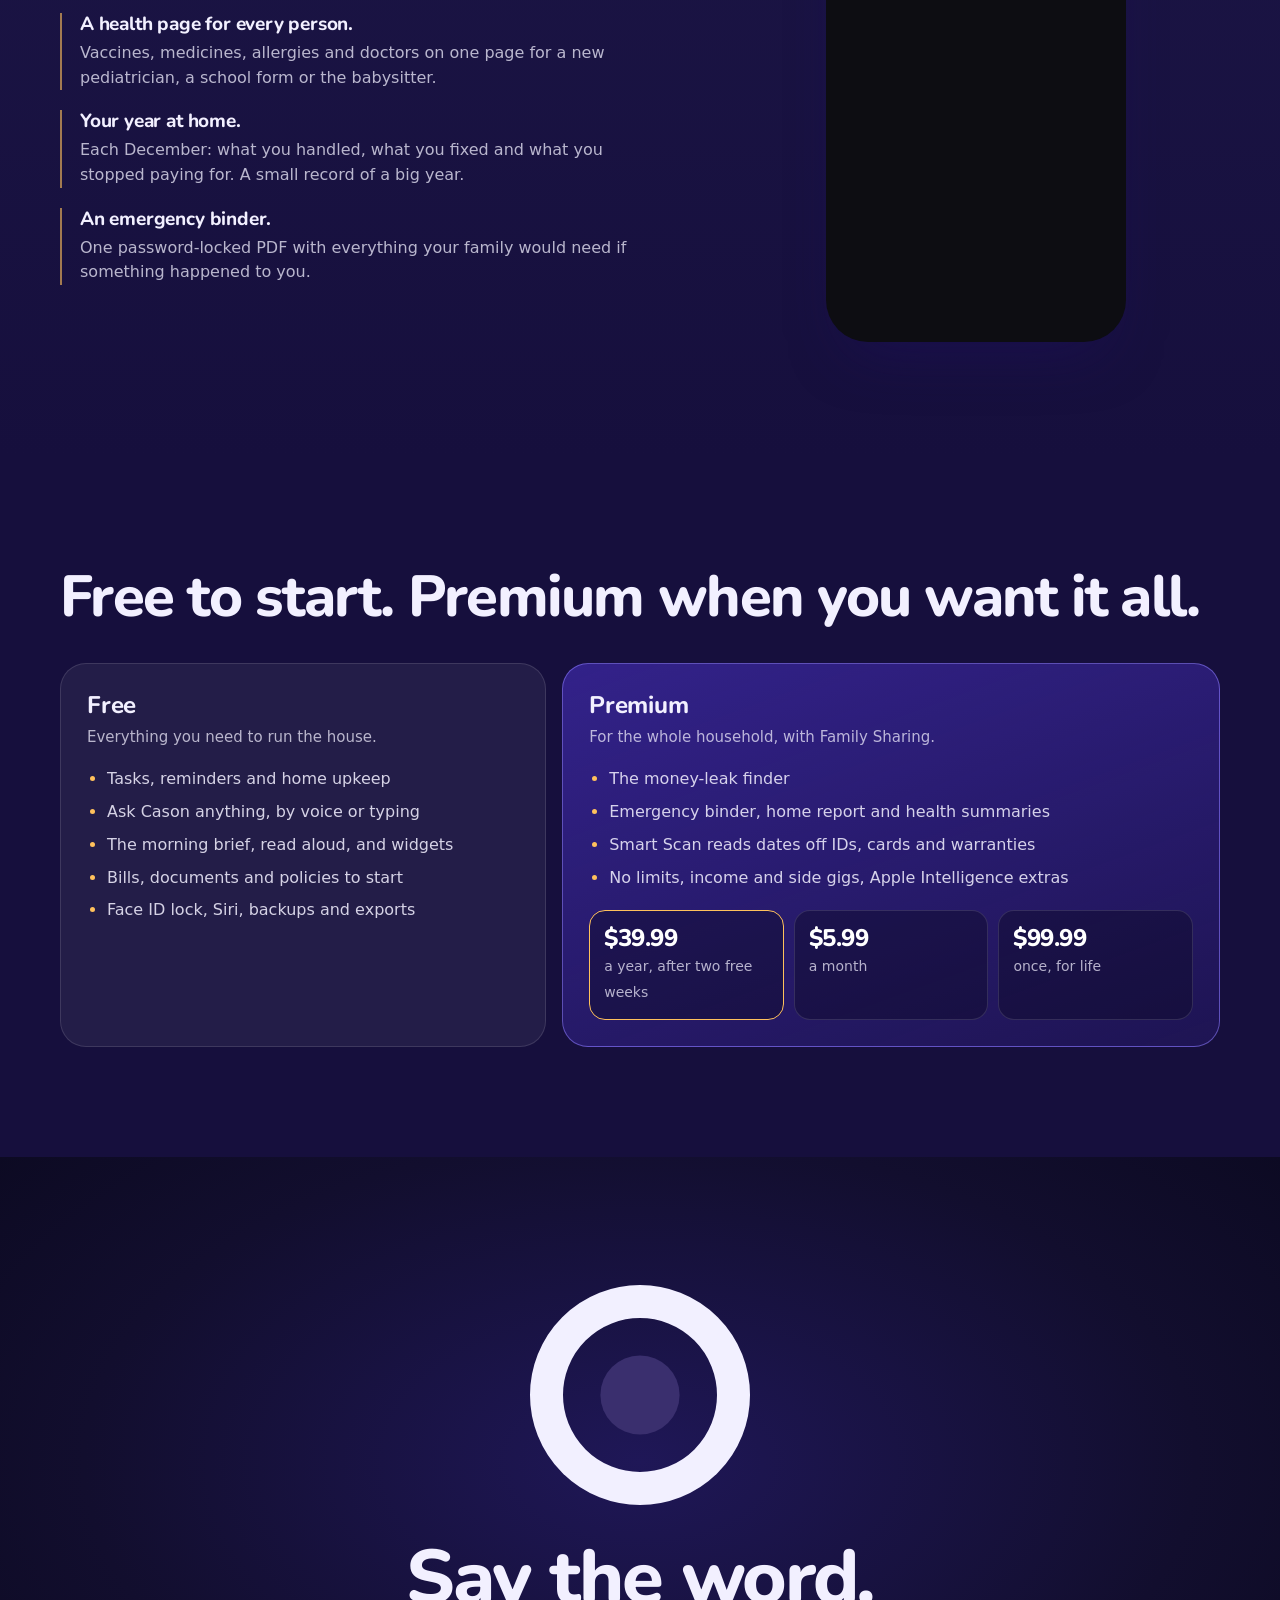
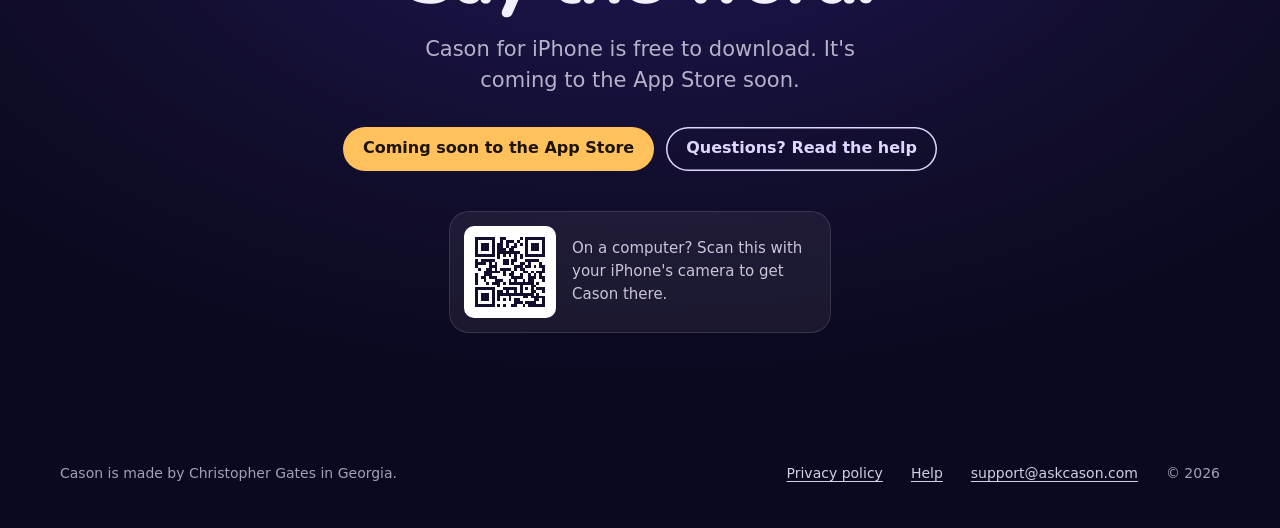
==== commit 7f963a94: "Rename to Cason at askcason.com Co-Authored-By: Claude Opus 5.5 <noreply@anthropic.com> Claude-Sessi" ====
--- a/index.html
+++ b/index.html
@@ -5,8 +5,8 @@
 <meta name="viewport" content="width=device-width, initial-scale=1, viewport-fit=cover">
 <meta http-equiv="Content-Security-Policy" content="default-src 'self'; script-src 'self'; style-src 'self'; img-src 'self' data: blob:; font-src 'self'; connect-src 'none'; form-action 'none'; base-uri 'none'; object-src 'none'; frame-src 'none'; worker-src 'none'; manifest-src 'self'">
 <meta name="referrer" content="no-referrer">
-<title>Torvard: ask your life anything</title>
-<meta name="description" content="Torvard is a private personal assistant for your bills, papers, home and family. Ask it anything, tell it what to remember, and it warns you first. It all stays on your iPhone. Try it on this page.">
+<title>Cason: ask your life anything</title>
+<meta name="description" content="Meet Cason, a private personal assistant for your bills, papers, home and family. Ask it anything, tell it what to remember, and it warns you first. It all stays on your iPhone. Try it on this page.">
 <meta name="theme-color" content="#f4f4f8" media="(prefers-color-scheme: light)">
 <meta name="theme-color" content="#0b0b12" media="(prefers-color-scheme: dark)">
 <link rel="icon" href="favicon.svg" type="image/svg+xml">
@@ -14,10 +14,10 @@
 <link rel="apple-touch-icon" href="apple-touch-icon.png">
 <link rel="stylesheet" href="assets/site.css">
 <meta property="og:type" content="website">
-<meta property="og:site_name" content="Torvard">
-<meta property="og:title" content="Torvard: ask your life anything">
+<meta property="og:site_name" content="Cason">
+<meta property="og:title" content="Cason: ask your life anything">
 <meta property="og:description" content="A private assistant for your bills, papers, home and family, on your iPhone. No account, no servers.">
-<meta property="og:image" content="https://torvard.app/assets/img/og.png">
+<meta property="og:image" content="https://askcason.com/assets/img/og.png">
 <meta name="twitter:card" content="summary_large_image">
 <script type="module" src="assets/site.js"></script>
 </head>
@@ -48,7 +48,7 @@
 </svg>
 
 <header class="top">
-  <a class="brand" href="./" aria-label="Torvard, home page"><svg class="brand-mark" aria-hidden="true"><use href="#mark"/></svg>Torvard</a>
+  <a class="brand" href="./" aria-label="Cason, home page"><svg class="brand-mark" aria-hidden="true"><use href="#mark"/></svg>Cason</a>
   <nav aria-label="On this page">
     <a href="#try">Try it</a>
     <a href="#leaks">Leak finder</a>
@@ -66,13 +66,13 @@
     <div class="wrap hero-grid">
       <div class="hero-copy">
         <h1 id="hero-title">Ask your life anything.</h1>
-        <p class="lede">Torvard is a personal assistant for your bills, papers, home and family. Ask when the passport expires, what you spend on streaming or who the plumber is. Tell it what to remember. It answers in a blink, warns you before things come due, and keeps all of it on your iPhone.</p>
+        <p class="lede">Meet Cason, your personal assistant for bills, papers, home and family. Cason keeps track of everything in the background and tells you what you need to know before it matters. Ask when the passport expires or who the plumber is, or tell Cason what to remember. It all stays on your iPhone.</p>
         <div class="hero-actions">
-          <a class="pill" href="#get" data-get>Get Torvard</a>
+          <a class="pill" href="#get" data-get>Get Cason</a>
           <span class="note">Free for iPhone. Premium is optional.</span>
         </div>
         <div class="try-block">
-          <p class="try-hint">This is the Riveras' Torvard, and it works. Ask it something:</p>
+          <p class="try-hint">This is the Riveras' Cason, and it works. Ask it something:</p>
           <div class="examples" id="examples">
             <button class="chip" type="button">When does my passport expire?</button>
             <button class="chip" type="button">How much do I spend on streaming?</button>
@@ -92,7 +92,7 @@
             <div class="statusbar" aria-hidden="true"><span>9:41</span><span class="icons"><span class="bars"><i></i><i></i><i></i><i></i></span><span class="battery"></span></span></div>
             <div class="ask-top">
               <span class="ask-done" aria-hidden="true">Done</span>
-              <span class="ask-title"><span class="orb mini" id="orb-mini" aria-hidden="true"><i></i></span>Torvard</span>
+              <span class="ask-title"><span class="orb mini" id="orb-mini" aria-hidden="true"><i></i></span>Cason</span>
               <button class="ask-speaker" id="ask-speaker" type="button" aria-pressed="false" aria-label="Read answers aloud"><svg aria-hidden="true"><use href="#i-speaker"/></svg></button>
             </div>
             <div class="ask-log" id="ask-log" aria-live="polite">
@@ -102,8 +102,8 @@
               </div>
             </div>
             <div class="ask-bar">
-              <label class="visually-hidden" for="ask-input">Ask or tell Torvard</label>
-              <input id="ask-input" type="text" placeholder="Ask or tell Torvard…" autocomplete="off" enterkeyhint="send" spellcheck="false">
+              <label class="visually-hidden" for="ask-input">Ask or tell Cason</label>
+              <input id="ask-input" type="text" placeholder="Ask or tell Cason…" autocomplete="off" enterkeyhint="send" spellcheck="false">
               <button id="ask-send" type="button" aria-label="Ask"><svg aria-hidden="true"><use href="#i-send"/></svg></button>
             </div>
           </div>
@@ -142,7 +142,7 @@
         </div>
         <ul class="charges" id="charges"></ul>
         <div class="report-cta">
-          <a class="pill" href="#get" data-get>Watch them every month in Torvard</a>
+          <a class="pill" href="#get" data-get>Watch them every month in Cason</a>
           <span class="muted small">The app reminds you before each renewal and free trial, and keeps what you save.</span>
         </div>
       </div>
@@ -160,15 +160,15 @@
           <div class="moment-copy">
             <time datetime="07:02">7:02 AM</time>
             <h3>A brief before coffee, read aloud.</h3>
-            <p>What's overdue, what's due today, the bills this week and the trial about to charge you, in a few sentences. Tap Listen, or just say "Hey Siri, Torvard brief me."</p>
-          </div>
-          <div class="shot"><img src="assets/img/today.webp" width="640" height="1390" loading="lazy" alt="Torvard's Today screen: a short brief about an overdue filter, a free trial and this week's bills, with a field to ask Torvard anything"></div>
+            <p>What's overdue, what's due today, the bills this week and the trial about to charge you, in a few sentences. Tap Listen, or just say "Hey Siri, Cason brief me."</p>
+          </div>
+          <div class="shot"><img src="assets/img/today.webp" width="640" height="1390" loading="lazy" alt="Cason's Today screen: a short brief about an overdue filter, a free trial and this week's bills, with a field to ask Cason anything"></div>
         </li>
         <li class="moment">
           <div class="moment-copy">
             <time datetime="12:40">12:40 PM</time>
             <h3>Every card and document, found in a second.</h3>
-            <p>Licenses, passports, insurance cards and warranties, scanned once. Torvard reads the expiration dates and reminds you before they run out.</p>
+            <p>Licenses, passports, insurance cards and warranties, scanned once. Cason reads the expiration dates and reminds you before they run out.</p>
           </div>
           <div class="shot"><img src="assets/img/vault.webp" width="640" height="1390" loading="lazy" alt="The Vault screen listing a warranty, a driver's license and a passport with their expiration dates"></div>
         </li>
@@ -198,13 +198,13 @@
       <div class="split">
         <div>
           <h2 id="private-title">Here's everything we know about you.</h2>
-          <div class="nothing" role="img" aria-label="An empty box"><div><strong>Nothing.</strong>Torvard has no servers, no accounts, no analytics and no ads. There's nowhere for your life to go.</div></div>
+          <div class="nothing" role="img" aria-label="An empty box"><div><strong>Nothing.</strong>Cason has no servers, no accounts, no analytics and no ads. There's nowhere for your life to go.</div></div>
         </div>
         <ul class="facts">
           <li><span class="ico" aria-hidden="true"><svg><use href="#i-phone"/></svg></span><div><h3>It all lives on your iPhone.</h3><p>Encrypted by iOS and sealed whenever the phone is locked. Lock the app itself with Face ID if you like.</p></div></li>
           <li><span class="ico" aria-hidden="true"><svg><use href="#i-bank"/></svg></span><div><h3>No bank login, ever.</h3><p>The leak finder reads a statement file you choose, then forgets it. No middleman holds a key to your money.</p></div></li>
-          <li><span class="ico" aria-hidden="true"><svg><use href="#i-sparkle"/></svg></span><div><h3>An assistant that stays home.</h3><p>Torvard works out its answers on your iPhone, on every iPhone. With Apple Intelligence it can do even more, still on the phone. Your records never go to an AI company.</p></div></li>
-          <li><span class="ico" aria-hidden="true"><svg><use href="#i-eyeoff"/></svg></span><div><h3>Check it yourself.</h3><p>iPhone's App Privacy Report lists every server each app contacts. Torvard's list stays empty.</p></div></li>
+          <li><span class="ico" aria-hidden="true"><svg><use href="#i-sparkle"/></svg></span><div><h3>An assistant that stays home.</h3><p>Cason works out its answers on your iPhone, on every iPhone. With Apple Intelligence it can do even more, still on the phone. Your records never go to an AI company.</p></div></li>
+          <li><span class="ico" aria-hidden="true"><svg><use href="#i-eyeoff"/></svg></span><div><h3>Check it yourself.</h3><p>iPhone's App Privacy Report lists every server each app contacts. Cason's list stays empty.</p></div></li>
         </ul>
       </div>
 
@@ -246,7 +246,7 @@
           <p class="price-note">Everything you need to run the house.</p>
           <ul>
             <li>Tasks, reminders and home upkeep</li>
-            <li>Ask Torvard anything, by voice or typing</li>
+            <li>Ask Cason anything, by voice or typing</li>
             <li>The morning brief, read aloud, and widgets</li>
             <li>Bills, documents and policies to start</li>
             <li>Face ID lock, Siri, backups and exports</li>
@@ -275,22 +275,22 @@
     <div class="wrap">
       <svg class="house" viewBox="0 0 100 100" aria-hidden="true"><circle cx="50" cy="50" r="42.5" fill="none" stroke="currentColor" stroke-width="15"/><circle class="lamp" cx="50" cy="50" r="18"/></svg>
       <h2 id="get-title">Say the word.</h2>
-      <p class="lede">Torvard for iPhone is free to download. It's coming to the App Store soon.</p>
+      <p class="lede">Cason for iPhone is free to download. It's coming to the App Store soon.</p>
       <div class="actions">
         <span class="pill lamp" id="store-button" data-store>Coming soon to the App Store</span>
         <a class="pill ghost" href="support.html">Questions? Read the help</a>
       </div>
-      <div class="qr"><img src="assets/img/qr-get.svg" width="92" height="92" alt="QR code that opens torvard.app/get"><p>On a computer? Scan this with your iPhone's camera to get Torvard there.</p></div>
+      <div class="qr"><img src="assets/img/qr-get.svg" width="92" height="92" alt="QR code that opens askcason.com/get"><p>On a computer? Scan this with your iPhone's camera to get Cason there.</p></div>
     </div>
   </section>
 </main>
 
 <footer class="foot">
   <div class="wrap">
-    <span class="made">Torvard is made by Christopher Gates in Georgia.</span>
+    <span class="made">Cason is made by Christopher Gates in Georgia.</span>
     <a href="privacy.html">Privacy policy</a>
     <a href="support.html">Help</a>
-    <a href="mailto:support@torvard.app">support@torvard.app</a>
+    <a href="mailto:support@askcason.com">support@askcason.com</a>
     <span>© 2026</span>
   </div>
 </footer>
--- a/assets/site.css
+++ b/assets/site.css
@@ -1,8 +1,8 @@
-/* Torvard website. One page that runs from morning to night: each section's sky is a little later in the day,
+/* Cason website. One page that runs from morning to night: each section's sky is a little later in the day,
    and the lamp in the window comes on at the end. Colors match the app. */
 
 @font-face {
-  font-family: "Nunito Torvard";
+  font-family: "Nunito Cason";
   src: url("fonts/nunito-display.woff") format("woff");
   font-weight: 600 900;
   font-display: swap;
@@ -23,7 +23,7 @@
   --night-2: #1d1748;
   --moss: #13866a;
   --rust: #d3433a;
-  --display: ui-rounded, "SF Pro Rounded", "Nunito Torvard", "Nunito", system-ui, sans-serif;
+  --display: ui-rounded, "SF Pro Rounded", "Nunito Cason", "Nunito", system-ui, sans-serif;
   --text: system-ui, -apple-system, "Segoe UI", Roboto, "Helvetica Neue", Arial, sans-serif;
   --radius: 22px;
   --gutter: clamp(16px, 5vw, 40px);
@@ -165,7 +165,7 @@
 @keyframes pulse { to { box-shadow: 0 0 0 9px color-mix(in srgb, var(--moss) 0%, transparent); } }
 @media (prefers-reduced-motion: reduce) { .pulse { animation: none; } }
 
-/* ---------- The iPhone with Torvard's assistant, live ---------- */
+/* ---------- The iPhone with Cason's assistant, live ---------- */
 
 .device {
   width: min(360px, 100%); margin-inline: auto; padding: 11px; border-radius: 56px;
@@ -185,7 +185,7 @@
 .statusbar .battery { position: relative; width: 24px; height: 12px; border-radius: 4px; border: 1.5px solid rgba(18, 18, 32, 0.45); padding: 1.5px; }
 .statusbar .battery::before { content: ""; display: block; height: 100%; border-radius: 2px; background: #121220; }
 .statusbar .battery::after { content: ""; position: absolute; right: -4px; top: 3px; width: 2px; height: 4px; border-radius: 0 1px 1px 0; background: rgba(18, 18, 32, 0.45); }
-/* The assistant inside the phone: Torvard at night. */
+/* The assistant inside the phone: Cason at night. */
 .ask-screen { background: #0b0920; color: #f2f0ff; height: 640px; min-height: 0; display: flex; flex-direction: column;
   background-image: radial-gradient(120% 60% at 50% 0%, rgba(43, 31, 120, 0.95), transparent 70%), radial-gradient(80% 50% at 100% 100%, rgba(90, 53, 80, 0.4), transparent 70%); }
 .ask-screen .statusbar { color: #fff; flex: none; }
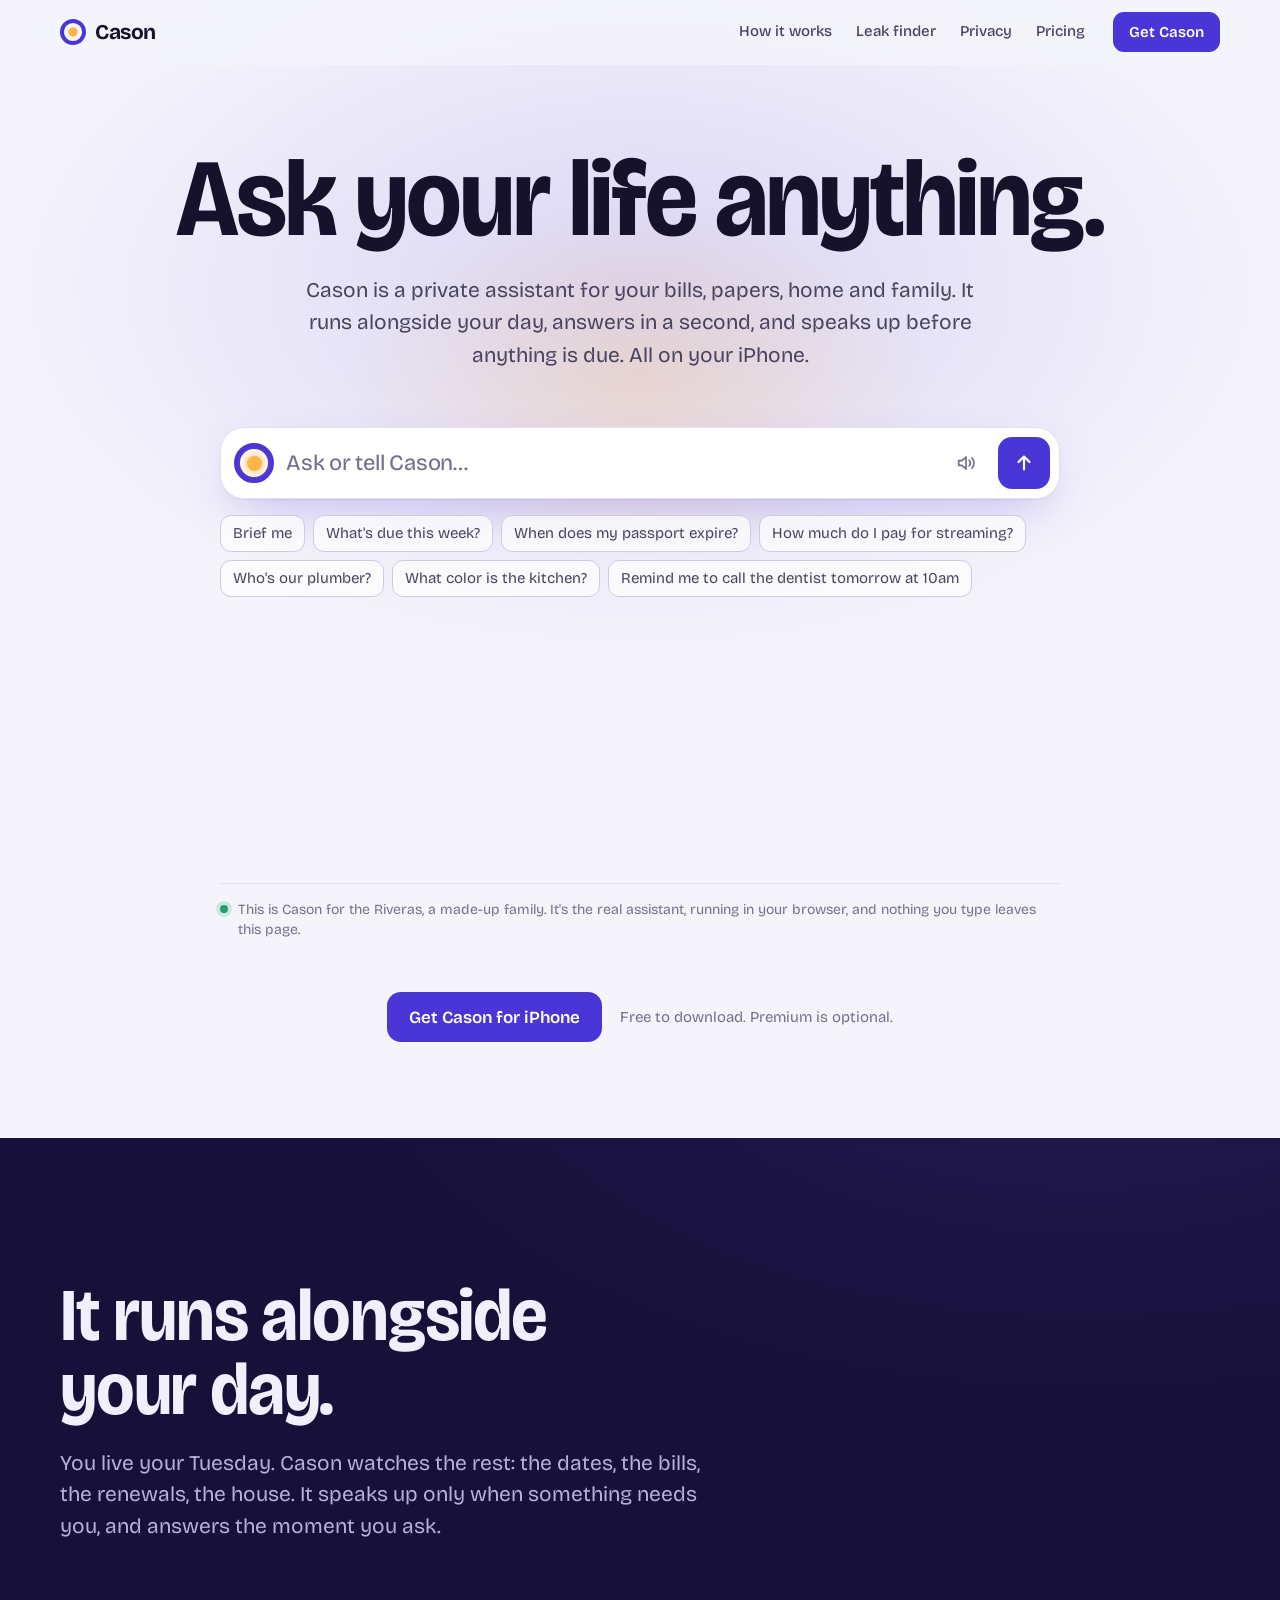
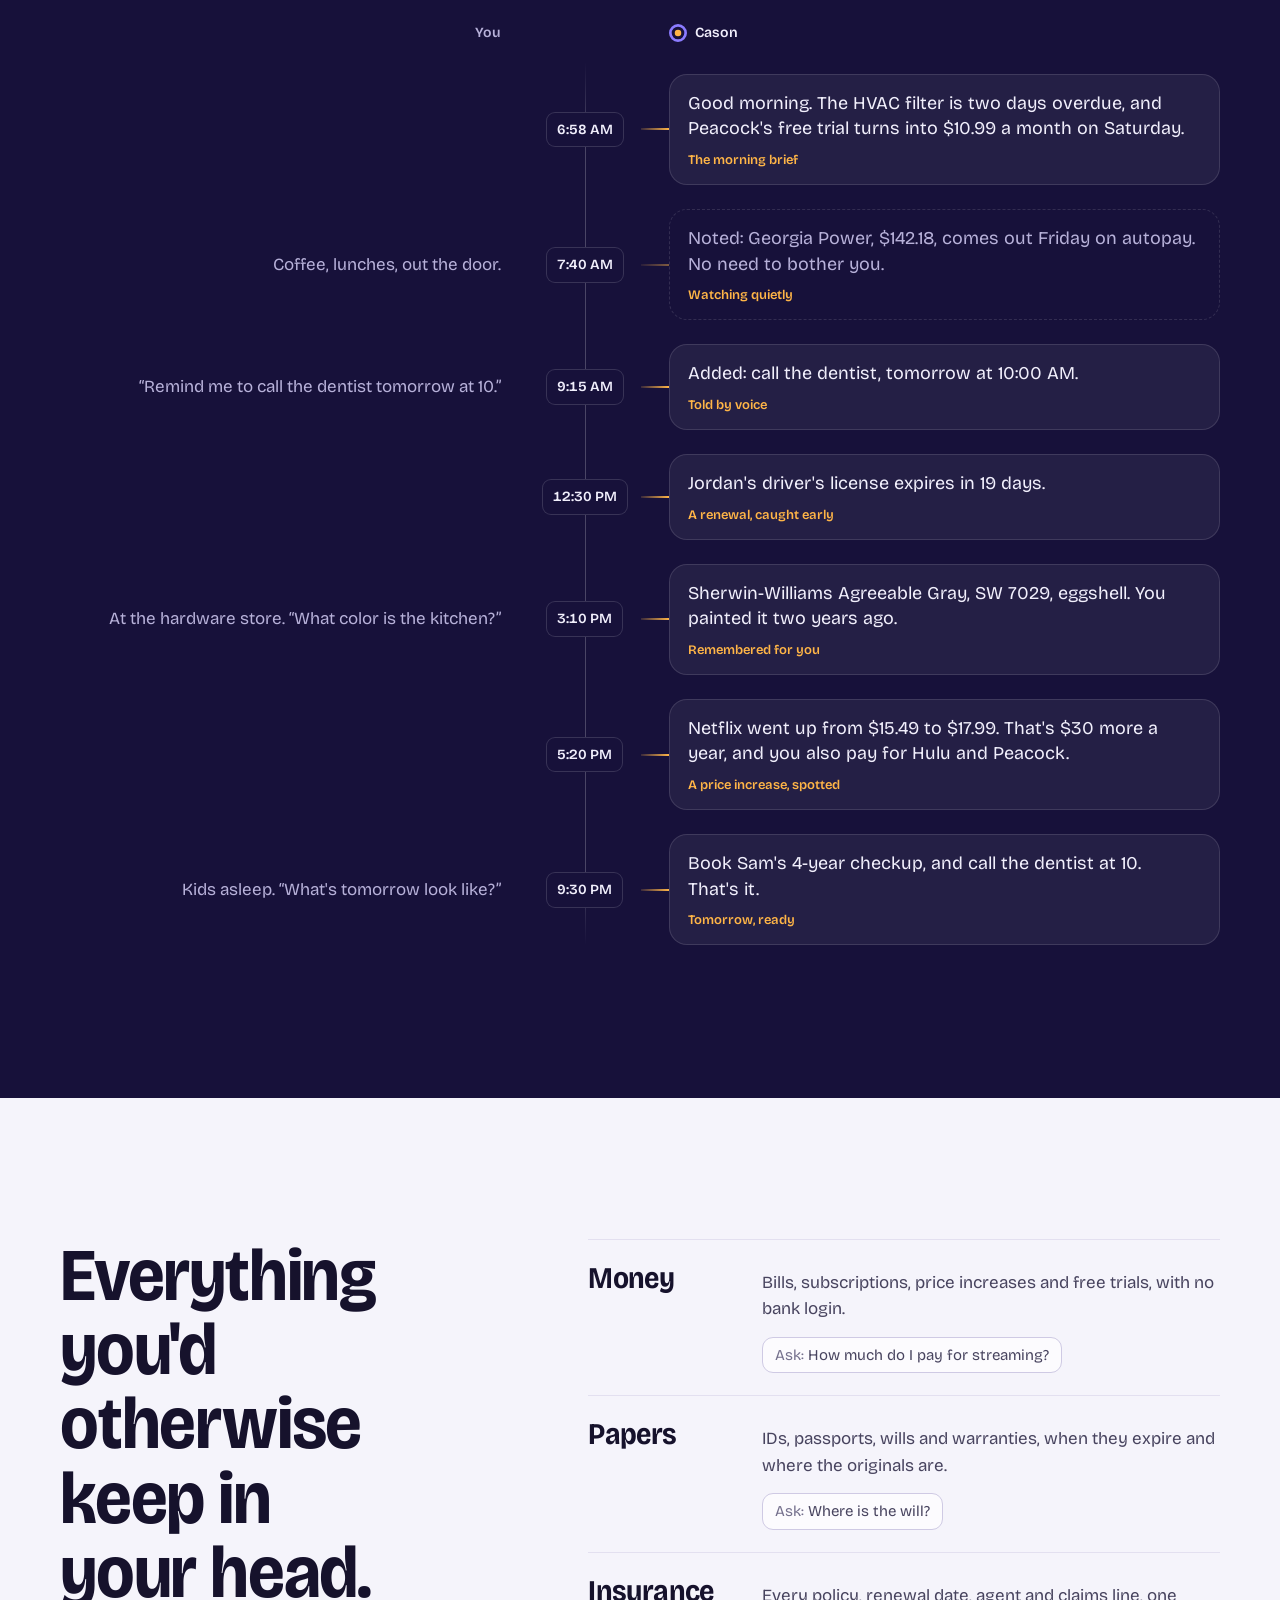
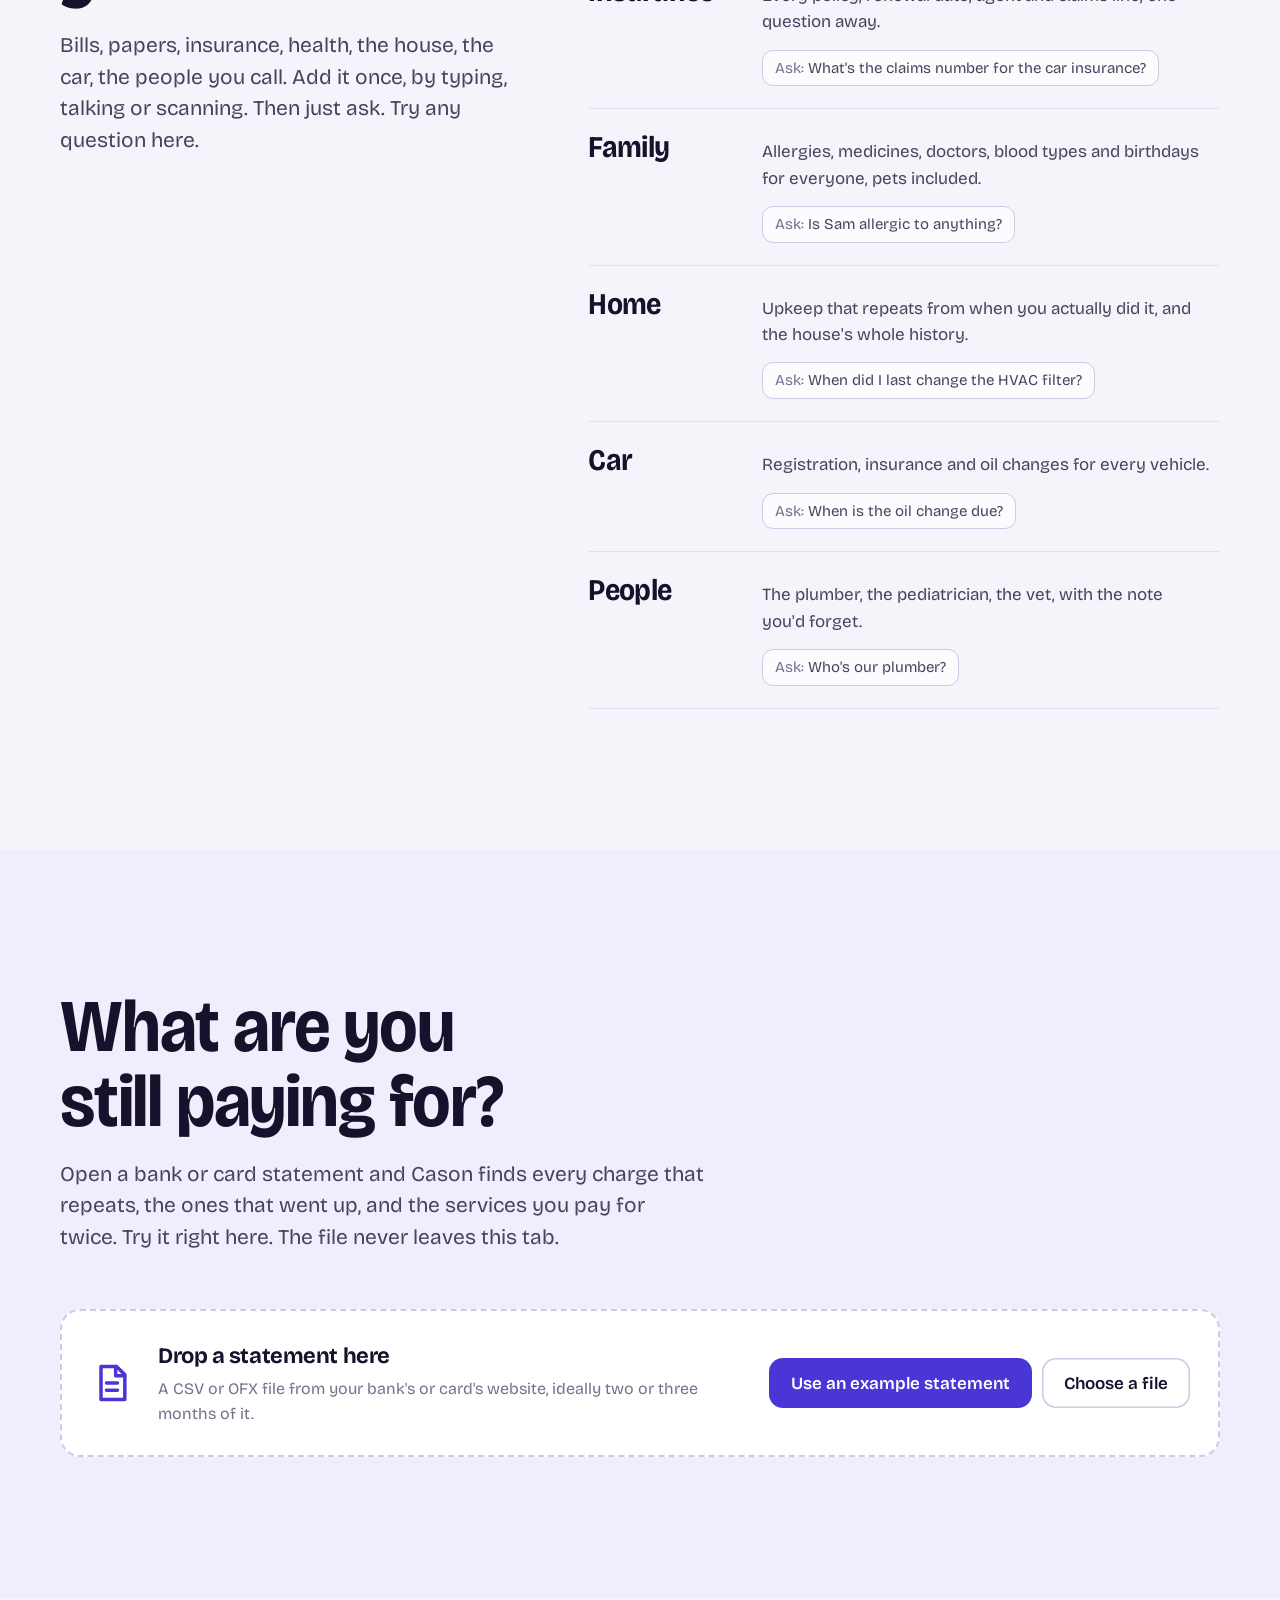
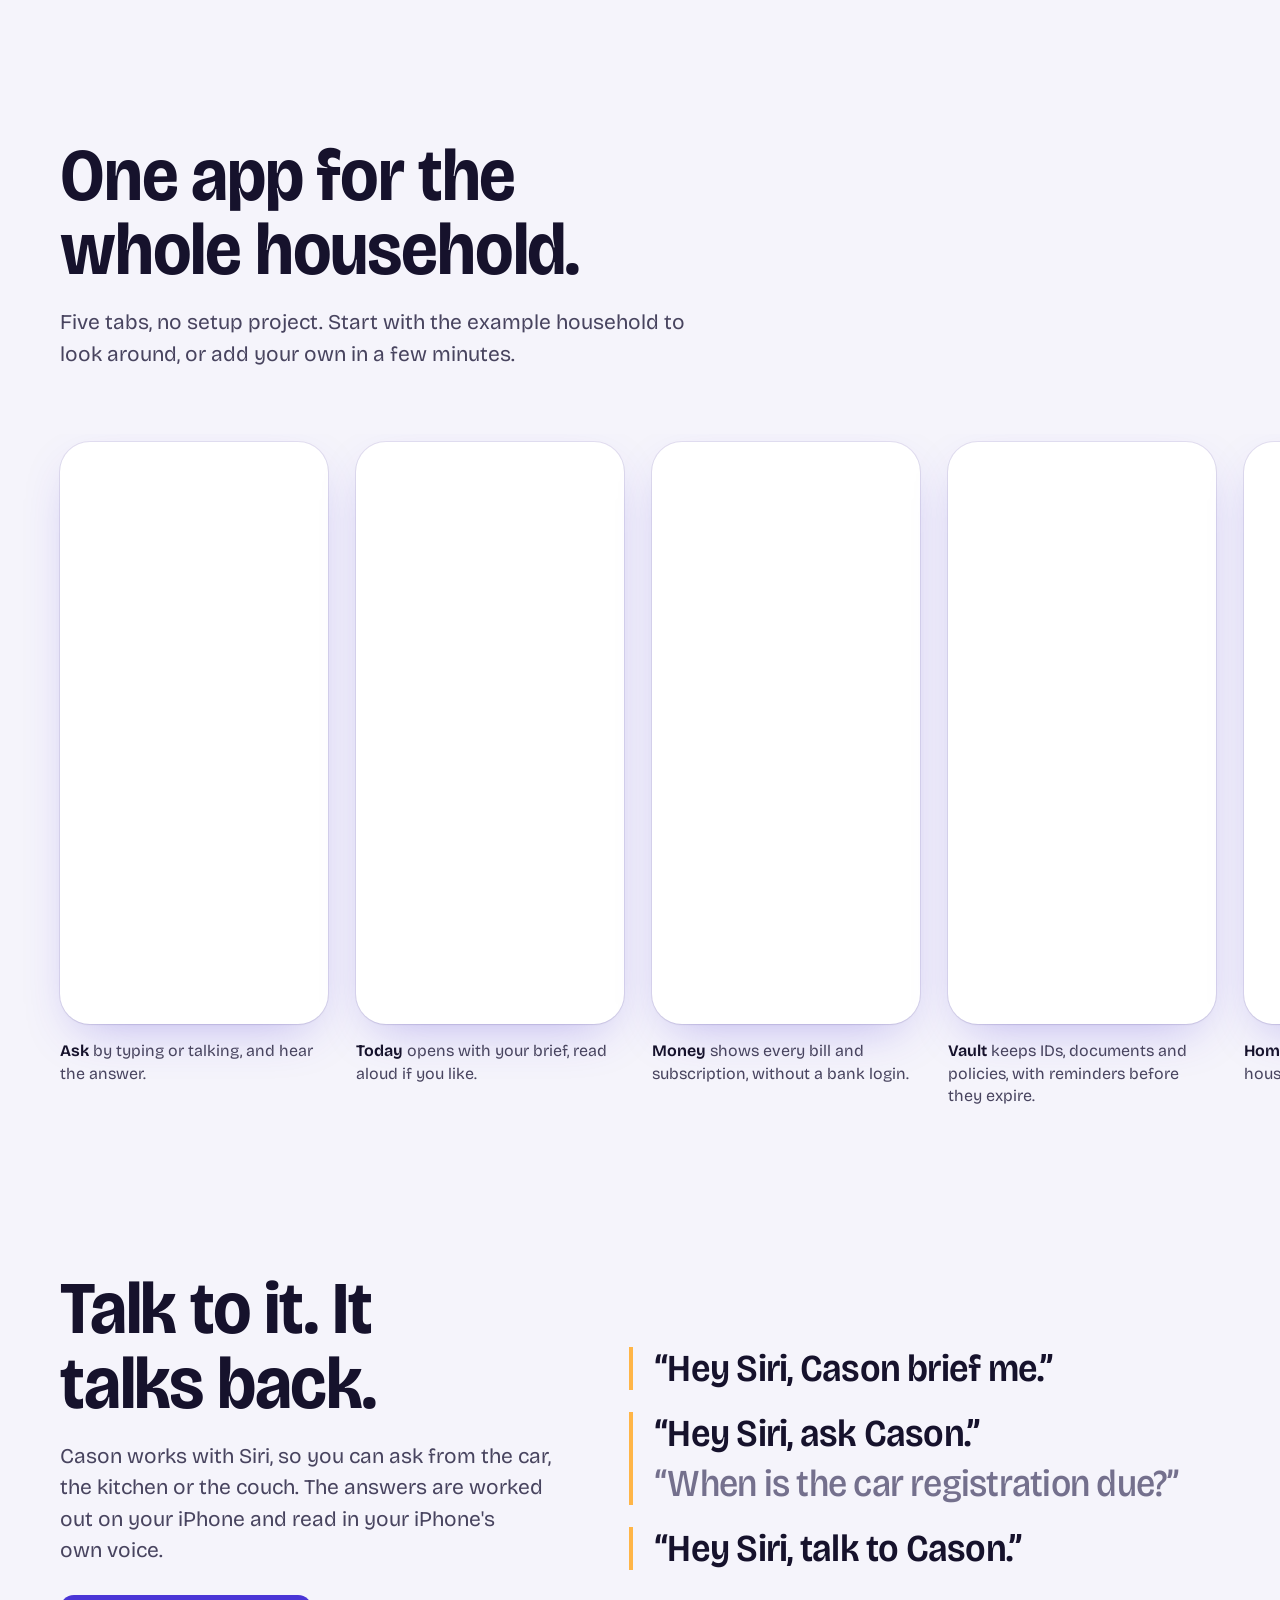
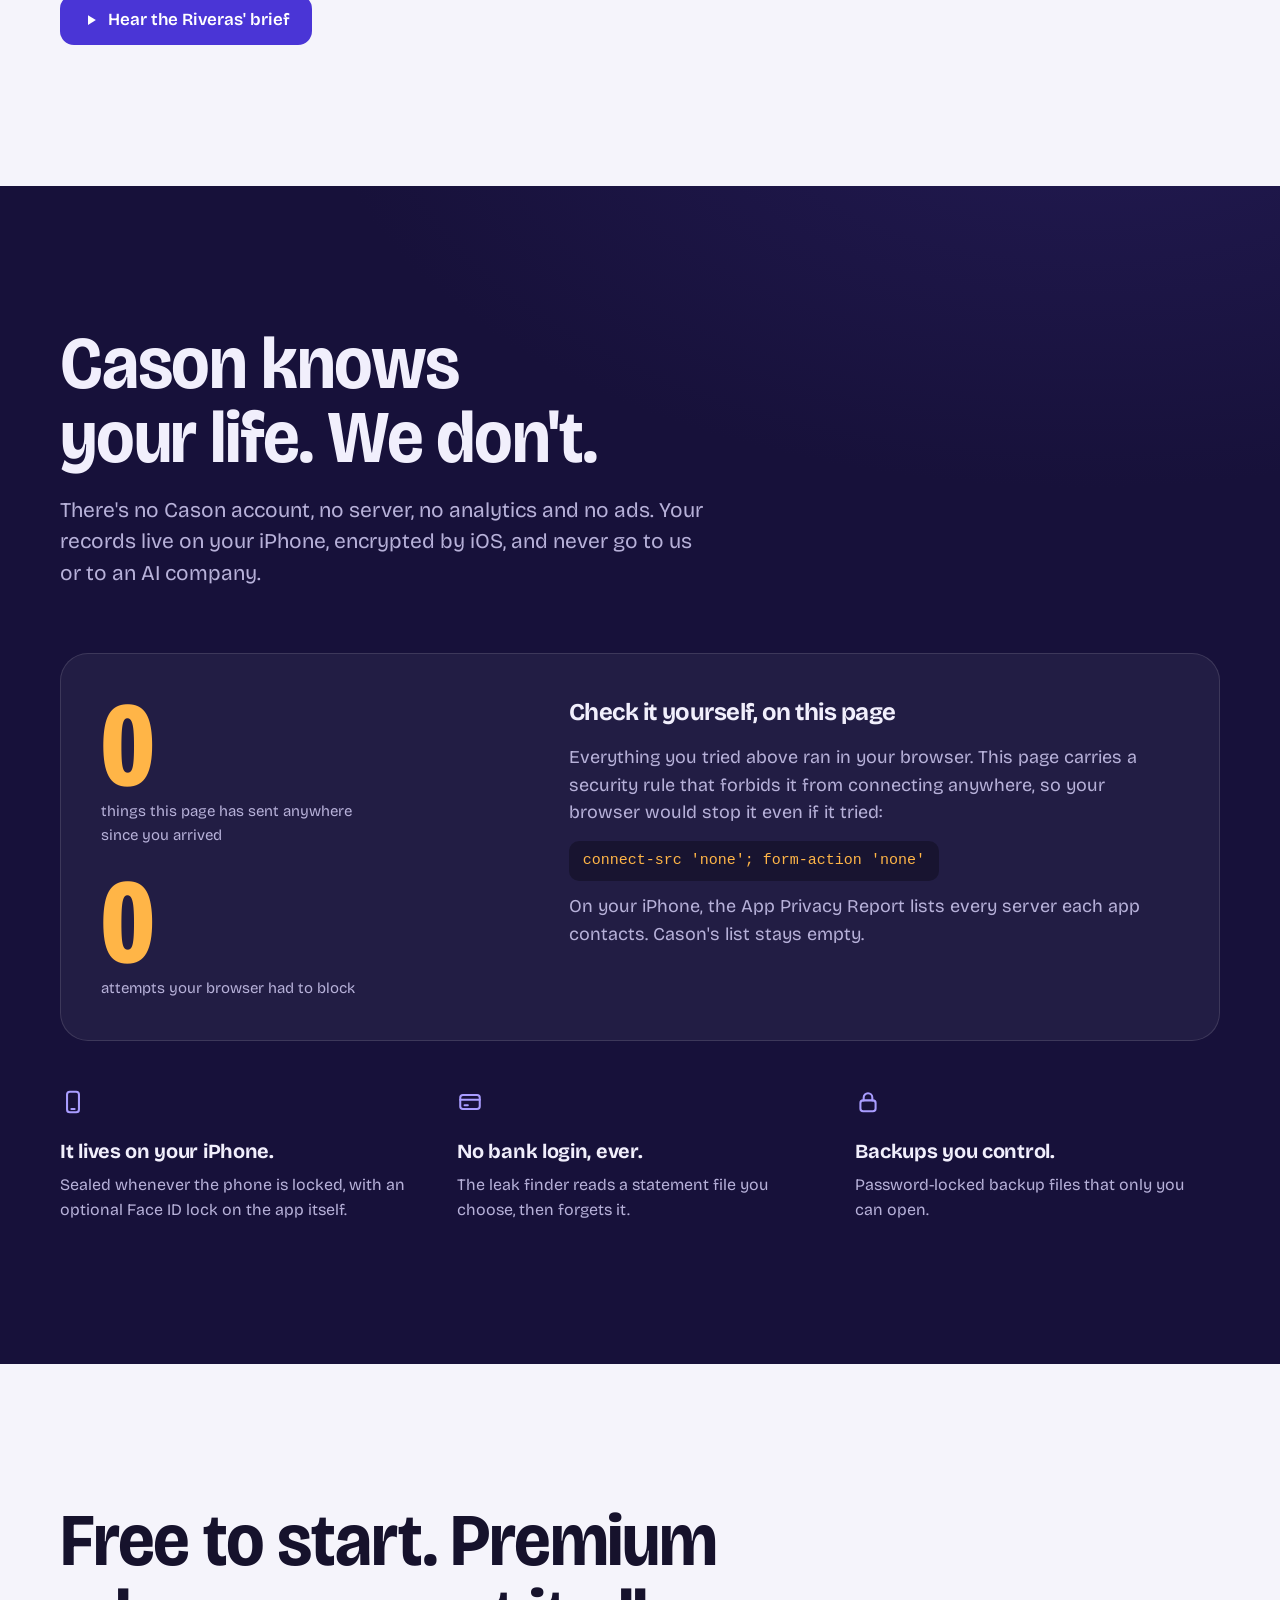
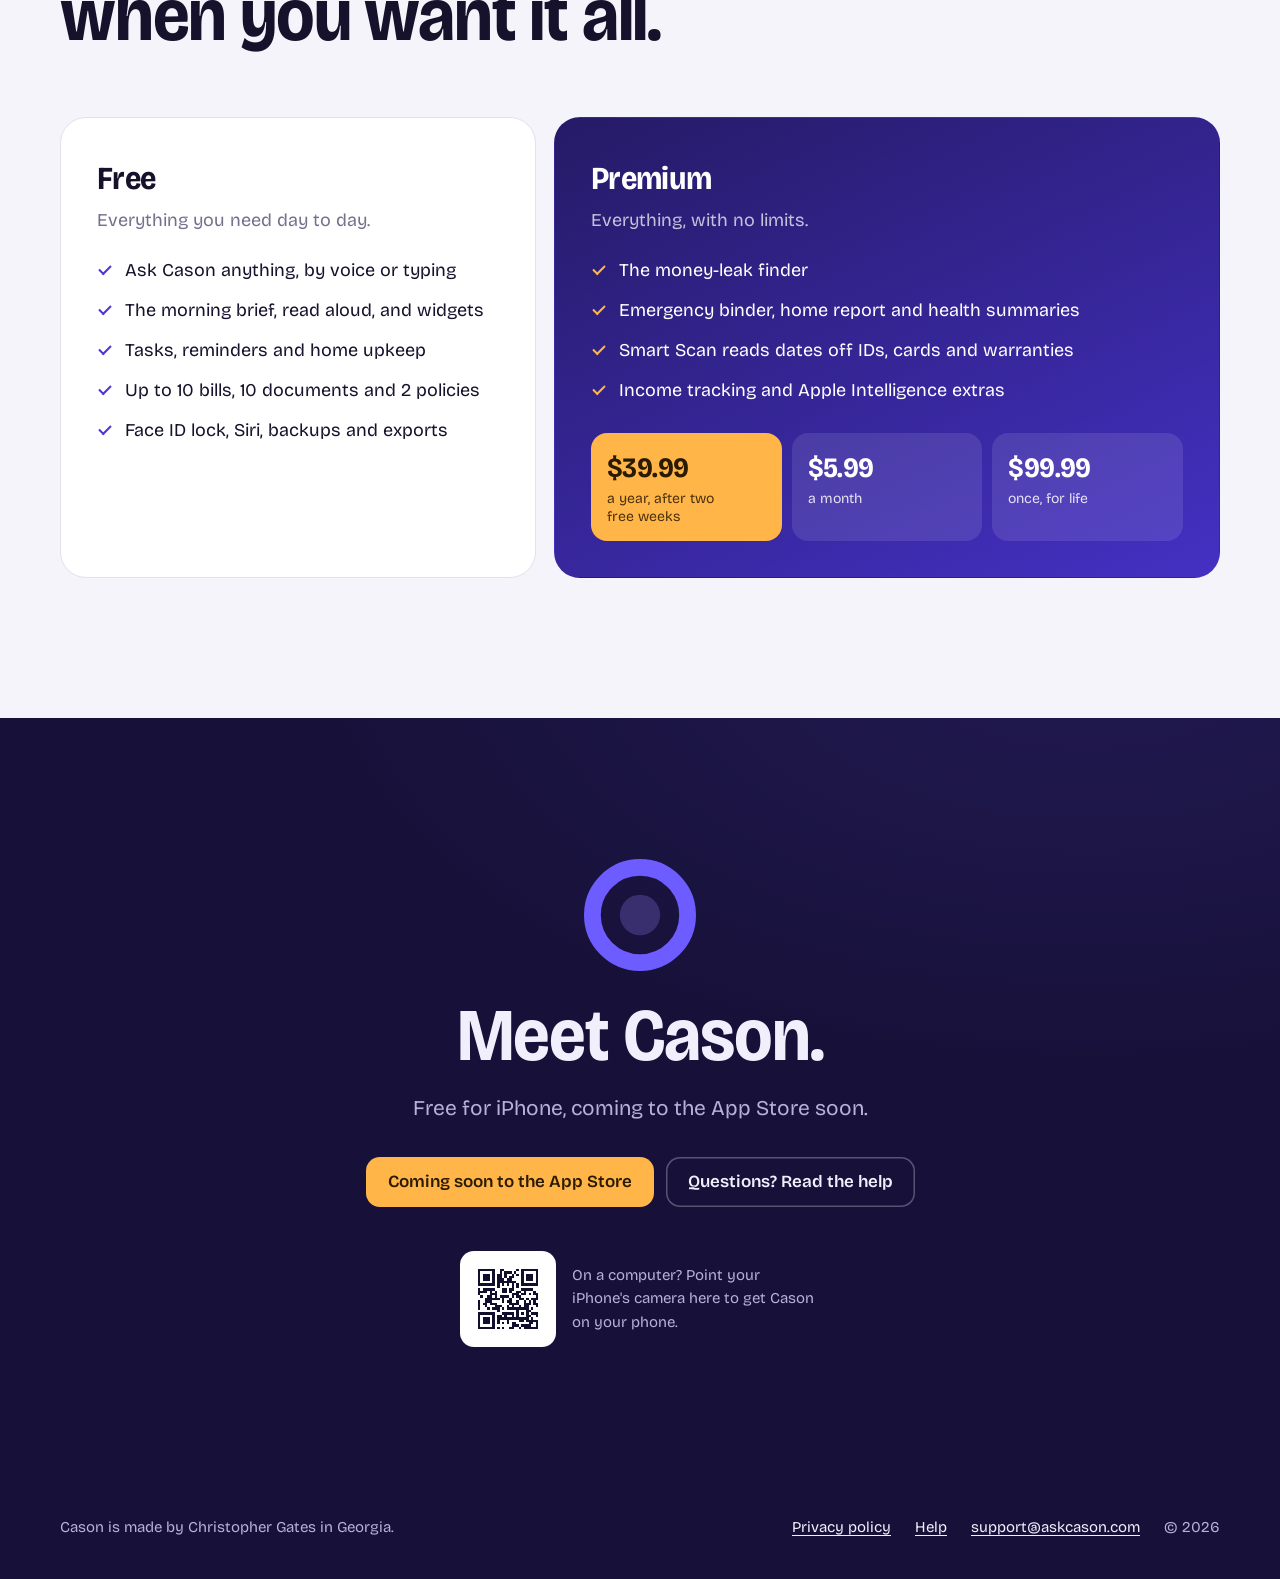
==== commit 8fa6924d: "New Cason website: console hero, a day with Cason, ask by topic Co-Authored-By: Claude Opus 5.5 <nor" ====
--- a/index.html
+++ b/index.html
@@ -6,12 +6,13 @@
 <meta http-equiv="Content-Security-Policy" content="default-src 'self'; script-src 'self'; style-src 'self'; img-src 'self' data: blob:; font-src 'self'; connect-src 'none'; form-action 'none'; base-uri 'none'; object-src 'none'; frame-src 'none'; worker-src 'none'; manifest-src 'self'">
 <meta name="referrer" content="no-referrer">
 <title>Cason: ask your life anything</title>
-<meta name="description" content="Meet Cason, a private personal assistant for your bills, papers, home and family. Ask it anything, tell it what to remember, and it warns you first. It all stays on your iPhone. Try it on this page.">
-<meta name="theme-color" content="#f4f4f8" media="(prefers-color-scheme: light)">
-<meta name="theme-color" content="#0b0b12" media="(prefers-color-scheme: dark)">
+<meta name="description" content="Cason is a private assistant for your bills, papers, home and family. It runs alongside your day, answers in a second and speaks up before things are due. It all stays on your iPhone. Try it on this page.">
+<meta name="theme-color" content="#f5f4fb" media="(prefers-color-scheme: light)">
+<meta name="theme-color" content="#0f0d1c" media="(prefers-color-scheme: dark)">
 <link rel="icon" href="favicon.svg" type="image/svg+xml">
 <link rel="icon" href="favicon-64.png" sizes="64x64" type="image/png">
 <link rel="apple-touch-icon" href="apple-touch-icon.png">
+<link rel="preload" href="assets/fonts/bricolage.woff" as="font" type="font/woff" crossorigin>
 <link rel="stylesheet" href="assets/site.css">
 <meta property="og:type" content="website">
 <meta property="og:site_name" content="Cason">
@@ -21,112 +22,185 @@
 <meta name="twitter:card" content="summary_large_image">
 <script type="module" src="assets/site.js"></script>
 </head>
-<body>
+<body class="home">
 <a class="skip" href="#main">Skip to content</a>
 
 <svg width="0" height="0" class="visually-hidden" aria-hidden="true">
-  <symbol id="mark" viewBox="0 0 100 100"><circle cx="50" cy="50" r="42.5" fill="none" stroke="currentColor" stroke-width="15"/><circle cx="50" cy="50" r="18" fill="#FFC15C"/></symbol>
+  <symbol id="mark" viewBox="0 0 100 100"><circle cx="50" cy="50" r="42.5" fill="none" stroke="currentColor" stroke-width="15"/><circle cx="50" cy="50" r="18" fill="#FFB547"/></symbol>
   <symbol id="i-card" viewBox="0 0 24 24"><g fill="none" stroke="currentColor" stroke-width="1.9" stroke-linecap="round" stroke-linejoin="round"><rect x="3" y="5.5" width="18" height="13" rx="2.5"/><path d="M3 10h18M7 15h3"/></g></symbol>
   <symbol id="i-repeat" viewBox="0 0 24 24"><g fill="none" stroke="currentColor" stroke-width="1.9" stroke-linecap="round" stroke-linejoin="round"><path d="M4 11.5a7.5 7.5 0 0 1 13.2-4.9L19.5 9M19.5 4.5V9H15M20 12.5a7.5 7.5 0 0 1-13.2 4.9L4.5 15M4.5 19.5V15H9"/></g></symbol>
   <symbol id="i-check" viewBox="0 0 24 24"><g fill="none" stroke="currentColor" stroke-width="1.9" stroke-linecap="round" stroke-linejoin="round"><circle cx="12" cy="12" r="9"/><path d="M8 12.4l2.7 2.7L16.2 9.6"/></g></symbol>
   <symbol id="i-doc" viewBox="0 0 24 24"><g fill="none" stroke="currentColor" stroke-width="1.9" stroke-linecap="round" stroke-linejoin="round"><path d="M6 3h8.5L19 7.5V21H6z"/><path d="M14 3v5h5M9 13h6M9 17h4"/></g></symbol>
   <symbol id="i-cal" viewBox="0 0 24 24"><g fill="none" stroke="currentColor" stroke-width="1.9" stroke-linecap="round" stroke-linejoin="round"><rect x="3.5" y="5" width="17" height="15.5" rx="2.5"/><path d="M3.5 10h17M8 3v4M16 3v4"/></g></symbol>
-  <symbol id="i-dollar" viewBox="0 0 24 24"><g fill="none" stroke="currentColor" stroke-width="1.9" stroke-linecap="round" stroke-linejoin="round"><circle cx="12" cy="12" r="9"/><path d="M14.6 9.3c-.5-1-1.5-1.6-2.7-1.6-1.5 0-2.6.8-2.6 2s1 1.7 2.7 2.1c1.8.4 2.8 1 2.8 2.3s-1.2 2.1-2.8 2.1c-1.3 0-2.4-.6-2.9-1.7M12 6v1.7M12 16.2V18"/></g></symbol>
   <symbol id="i-home" viewBox="0 0 24 24"><g fill="none" stroke="currentColor" stroke-width="1.9" stroke-linecap="round" stroke-linejoin="round"><path d="M4 11l8-6.5 8 6.5v9a1 1 0 0 1-1 1h-4.5v-6h-5v6H5a1 1 0 0 1-1-1z"/></g></symbol>
   <symbol id="i-hourglass" viewBox="0 0 24 24"><g fill="none" stroke="currentColor" stroke-width="1.9" stroke-linecap="round" stroke-linejoin="round"><path d="M7 3h10M7 21h10M8 3c0 4.5 8 5 8 9s-8 4.5-8 9M16 3c0 4.5-8 5-8 9s8 4.5 8 9"/></g></symbol>
   <symbol id="i-file" viewBox="0 0 24 24"><g fill="none" stroke="currentColor" stroke-width="1.9" stroke-linecap="round" stroke-linejoin="round"><path d="M6 3h8.5L19 7.5V21H6z"/><path d="M14 3v5h5M9 12h6M9 16h6"/></g></symbol>
   <symbol id="i-lock" viewBox="0 0 24 24"><g fill="none" stroke="currentColor" stroke-width="1.9" stroke-linecap="round" stroke-linejoin="round"><rect x="5" y="10.5" width="14" height="10" rx="2.5"/><path d="M8 10.5V8a4 4 0 0 1 8 0v2.5"/></g></symbol>
-  <symbol id="i-eyeoff" viewBox="0 0 24 24"><g fill="none" stroke="currentColor" stroke-width="1.9" stroke-linecap="round" stroke-linejoin="round"><path d="M3 3l18 18M10.6 5.1A9.7 9.7 0 0 1 12 5c5 0 8.8 4.4 9.8 7-.4 1-1.3 2.4-2.6 3.7M6.3 6.4C4.4 7.7 2.9 9.7 2.2 12c1 2.6 4.8 7 9.8 7 1.8 0 3.4-.5 4.8-1.3M9.9 9.9a3 3 0 0 0 4.2 4.2"/></g></symbol>
-  <symbol id="i-bank" viewBox="0 0 24 24"><g fill="none" stroke="currentColor" stroke-width="1.9" stroke-linecap="round" stroke-linejoin="round"><path d="M3 9.5L12 4l9 5.5M5 10.5v7.5M9.7 10.5v7.5M14.3 10.5v7.5M19 10.5v7.5M3 20.5h18"/></g></symbol>
-  <symbol id="i-sparkle" viewBox="0 0 24 24"><g fill="none" stroke="currentColor" stroke-width="1.9" stroke-linecap="round" stroke-linejoin="round"><path d="M11 3l1.9 5.1L18 10l-5.1 1.9L11 17l-1.9-5.1L4 10l5.1-1.9zM18.5 15l.8 2.2 2.2.8-2.2.8-.8 2.2-.8-2.2-2.2-.8 2.2-.8z"/></g></symbol>
   <symbol id="i-phone" viewBox="0 0 24 24"><g fill="none" stroke="currentColor" stroke-width="1.9" stroke-linecap="round" stroke-linejoin="round"><rect x="6.5" y="2.5" width="11" height="19" rx="2.6"/><path d="M10.5 18.5h3"/></g></symbol>
   <symbol id="i-up" viewBox="0 0 24 24"><g fill="none" stroke="currentColor" stroke-width="1.9" stroke-linecap="round" stroke-linejoin="round"><path d="M3 17l6-6 4 4 8-8M15 7h6v6"/></g></symbol>
   <symbol id="i-speaker" viewBox="0 0 24 24"><g fill="none" stroke="currentColor" stroke-width="1.9" stroke-linecap="round" stroke-linejoin="round"><path d="M4 9.5h3.5L12 5.5v13l-4.5-4H4z"/><path d="M15.5 9a4.5 4.5 0 0 1 0 6M18.5 6.5a8 8 0 0 1 0 11"/></g></symbol>
   <symbol id="i-send" viewBox="0 0 24 24"><g fill="none" stroke="currentColor" stroke-width="2.4" stroke-linecap="round" stroke-linejoin="round"><path d="M12 19V5M6 11l6-6 6 6"/></g></symbol>
-  <symbol id="i-chev" viewBox="0 0 24 24"><g fill="none" stroke="currentColor" stroke-width="2.2" stroke-linecap="round" stroke-linejoin="round"><path d="M9 6l6 6-6 6"/></g></symbol>
   <symbol id="i-layers" viewBox="0 0 24 24"><g fill="none" stroke="currentColor" stroke-width="1.9" stroke-linecap="round" stroke-linejoin="round"><path d="M12 3.5l9 5-9 5-9-5zM3 13l9 5 9-5"/></g></symbol>
+  <symbol id="i-play" viewBox="0 0 24 24"><path d="M8 5.5v13l10.5-6.5z" fill="currentColor"/></symbol>
+  <symbol id="i-stop" viewBox="0 0 24 24"><rect x="7" y="7" width="10" height="10" rx="1.5" fill="currentColor"/></symbol>
 </svg>
 
 <header class="top">
   <a class="brand" href="./" aria-label="Cason, home page"><svg class="brand-mark" aria-hidden="true"><use href="#mark"/></svg>Cason</a>
   <nav aria-label="On this page">
-    <a href="#try">Try it</a>
+    <a href="#day">How it works</a>
     <a href="#leaks">Leak finder</a>
     <a href="#private">Privacy</a>
     <a href="#pricing">Pricing</a>
-    <a href="support.html">Help</a>
   </nav>
-  <a class="pill" href="#get" data-get>Get the app</a>
+  <a class="pill small" href="#get" data-get>Get Cason</a>
 </header>
 
 <main id="main">
 
-  <!-- Morning -->
   <section class="hero" id="try" aria-labelledby="hero-title">
-    <div class="wrap hero-grid">
-      <div class="hero-copy">
-        <h1 id="hero-title">Ask your life anything.</h1>
-        <p class="lede">Meet Cason, your personal assistant for bills, papers, home and family. Cason keeps track of everything in the background and tells you what you need to know before it matters. Ask when the passport expires or who the plumber is, or tell Cason what to remember. It all stays on your iPhone.</p>
-        <div class="hero-actions">
-          <a class="pill" href="#get" data-get>Get Cason</a>
-          <span class="note">Free for iPhone. Premium is optional.</span>
-        </div>
-        <div class="try-block">
-          <p class="try-hint">This is the Riveras' Cason, and it works. Ask it something:</p>
-          <div class="examples" id="examples">
-            <button class="chip" type="button">When does my passport expire?</button>
-            <button class="chip" type="button">How much do I spend on streaming?</button>
-            <button class="chip" type="button">Who's my plumber?</button>
-            <button class="chip" type="button">When did I last change the HVAC filter?</button>
-            <button class="chip" type="button">Remind me to call the dentist tomorrow at 10am</button>
-            <button class="chip" type="button">What color is the kitchen?</button>
-          </div>
-          <p class="proof"><span class="pulse" aria-hidden="true"></span><span><strong id="proof-line">Nothing you type here leaves this page.</strong> The answers are worked out by code running in your browser. <a href="#how">How we know</a></span></p>
-        </div>
-      </div>
-
-      <div class="hero-device">
-        <div class="device">
-          <div class="device-screen ask-screen">
-            <div class="device-island" aria-hidden="true"></div>
-            <div class="statusbar" aria-hidden="true"><span>9:41</span><span class="icons"><span class="bars"><i></i><i></i><i></i><i></i></span><span class="battery"></span></span></div>
-            <div class="ask-top">
-              <span class="ask-done" aria-hidden="true">Done</span>
-              <span class="ask-title"><span class="orb mini" id="orb-mini" aria-hidden="true"><i></i></span>Cason</span>
-              <button class="ask-speaker" id="ask-speaker" type="button" aria-pressed="false" aria-label="Read answers aloud"><svg aria-hidden="true"><use href="#i-speaker"/></svg></button>
-            </div>
-            <div class="ask-log" id="ask-log" aria-live="polite">
-              <div class="ask-intro">
-                <div class="orb" id="orb" aria-hidden="true"><i></i></div>
-                <p class="ask-hello">What can I do for you?</p>
-              </div>
-            </div>
-            <div class="ask-bar">
-              <label class="visually-hidden" for="ask-input">Ask or tell Cason</label>
-              <input id="ask-input" type="text" placeholder="Ask or tell Cason…" autocomplete="off" enterkeyhint="send" spellcheck="false">
-              <button id="ask-send" type="button" aria-label="Ask"><svg aria-hidden="true"><use href="#i-send"/></svg></button>
-            </div>
-          </div>
-        </div>
-      </div>
-    </div>
-  </section>
-
-  <!-- Late morning -->
-  <section class="leaks" id="leaks" aria-labelledby="leaks-title">
-    <div class="wrap">
-      <div class="section-head">
+    <div class="hero-inner">
+      <h1 id="hero-title">Ask your life anything.</h1>
+      <p class="hero-lede">Cason is a private assistant for your bills, papers, home and family. It runs alongside your day, answers in a second, and speaks up before anything is due. All on your iPhone.</p>
+
+      <div class="console" id="console">
+        <form class="ask-bar" id="ask-form" autocomplete="off">
+          <span class="orb" id="orb" aria-hidden="true"><i></i></span>
+          <label class="visually-hidden" for="ask-input">Ask or tell Cason</label>
+          <input id="ask-input" type="text" placeholder="Ask or tell Cason…" enterkeyhint="send" spellcheck="false">
+          <button class="speaker" id="ask-speaker" type="button" aria-pressed="false" aria-label="Read answers aloud" title="Read answers aloud"><svg aria-hidden="true"><use href="#i-speaker"/></svg></button>
+          <button class="send" id="ask-send" type="submit" aria-label="Ask"><svg aria-hidden="true"><use href="#i-send"/></svg></button>
+        </form>
+
+        <div class="suggest" id="examples" aria-label="Things to ask">
+          <button type="button">Brief me</button>
+          <button type="button">What's due this week?</button>
+          <button type="button">When does my passport expire?</button>
+          <button type="button">How much do I pay for streaming?</button>
+          <button type="button">Who's our plumber?</button>
+          <button type="button">What color is the kitchen?</button>
+          <button type="button">Remind me to call the dentist tomorrow at 10am</button>
+        </div>
+
+        <div class="reply" id="reply" aria-live="polite">
+          <p class="reply-q" id="reply-q"></p>
+          <div class="reply-a" id="reply-a"></div>
+        </div>
+
+        <p class="console-note"><span class="dot" aria-hidden="true"></span>This is Cason for the Riveras, a made-up family. It's the real assistant, running in your browser, and nothing you type leaves this page.</p>
+      </div>
+
+      <div class="hero-cta">
+        <a class="pill" href="#get" data-get>Get Cason for iPhone</a>
+        <span class="note">Free to download. Premium is optional.</span>
+      </div>
+    </div>
+  </section>
+
+  <section class="band night alongside" id="day" aria-labelledby="day-title">
+    <div class="wrap">
+      <div class="head">
+        <h2 id="day-title">It runs alongside your day.</h2>
+        <p class="lede">You live your Tuesday. Cason watches the rest: the dates, the bills, the renewals, the house. It speaks up only when something needs you, and answers the moment you ask.</p>
+      </div>
+
+      <div class="lanes" role="list" aria-label="A Tuesday with Cason">
+        <div class="lane-labels" aria-hidden="true"><span>You</span><span></span><span><svg class="brand-mark"><use href="#mark"/></svg>Cason</span></div>
+
+        <div class="beat" role="listitem">
+          <p class="you"></p>
+          <time>6:58 AM</time>
+          <div class="cason"><p>Good morning. The HVAC filter is two days overdue, and Peacock's free trial turns into $10.99 a month on Saturday.</p><span class="tag">The morning brief</span></div>
+        </div>
+        <div class="beat" role="listitem">
+          <p class="you">Coffee, lunches, out the door.</p>
+          <time>7:40 AM</time>
+          <div class="cason quiet"><p>Noted: Georgia Power, $142.18, comes out Friday on autopay. No need to bother you.</p><span class="tag">Watching quietly</span></div>
+        </div>
+        <div class="beat" role="listitem">
+          <p class="you">“Remind me to call the dentist tomorrow at 10.”</p>
+          <time>9:15 AM</time>
+          <div class="cason"><p>Added: call the dentist, tomorrow at 10:00 AM.</p><span class="tag">Told by voice</span></div>
+        </div>
+        <div class="beat" role="listitem">
+          <p class="you"></p>
+          <time>12:30 PM</time>
+          <div class="cason"><p>Jordan's driver's license expires in 19 days.</p><span class="tag">A renewal, caught early</span></div>
+        </div>
+        <div class="beat" role="listitem">
+          <p class="you">At the hardware store. “What color is the kitchen?”</p>
+          <time>3:10 PM</time>
+          <div class="cason"><p>Sherwin-Williams Agreeable Gray, SW 7029, eggshell. You painted it two years ago.</p><span class="tag">Remembered for you</span></div>
+        </div>
+        <div class="beat" role="listitem">
+          <p class="you"></p>
+          <time>5:20 PM</time>
+          <div class="cason"><p>Netflix went up from $15.49 to $17.99. That's $30 more a year, and you also pay for Hulu and Peacock.</p><span class="tag">A price increase, spotted</span></div>
+        </div>
+        <div class="beat" role="listitem">
+          <p class="you">Kids asleep. “What's tomorrow look like?”</p>
+          <time>9:30 PM</time>
+          <div class="cason"><p>Book Sam's 4-year checkup, and call the dentist at 10. That's it.</p><span class="tag">Tomorrow, ready</span></div>
+        </div>
+      </div>
+    </div>
+  </section>
+
+  <section class="band everything" id="everything" aria-labelledby="every-title">
+    <div class="wrap split">
+      <div class="head sticky">
+        <h2 id="every-title">Everything you'd otherwise keep in your head.</h2>
+        <p class="lede">Bills, papers, insurance, health, the house, the car, the people you call. Add it once, by typing, talking or scanning. Then just ask. Try any question here.</p>
+      </div>
+      <ul class="topics" id="topics">
+        <li class="topic">
+          <div class="topic-row"><h3>Money</h3><p>Bills, subscriptions, price increases and free trials, with no bank login.</p><button type="button" class="ask-chip">How much do I pay for streaming?</button></div>
+          <div class="topic-answer" hidden></div>
+        </li>
+        <li class="topic">
+          <div class="topic-row"><h3>Papers</h3><p>IDs, passports, wills and warranties, when they expire and where the originals are.</p><button type="button" class="ask-chip">Where is the will?</button></div>
+          <div class="topic-answer" hidden></div>
+        </li>
+        <li class="topic">
+          <div class="topic-row"><h3>Insurance</h3><p>Every policy, renewal date, agent and claims line, one question away.</p><button type="button" class="ask-chip">What's the claims number for the car insurance?</button></div>
+          <div class="topic-answer" hidden></div>
+        </li>
+        <li class="topic">
+          <div class="topic-row"><h3>Family</h3><p>Allergies, medicines, doctors, blood types and birthdays for everyone, pets included.</p><button type="button" class="ask-chip">Is Sam allergic to anything?</button></div>
+          <div class="topic-answer" hidden></div>
+        </li>
+        <li class="topic">
+          <div class="topic-row"><h3>Home</h3><p>Upkeep that repeats from when you actually did it, and the house's whole history.</p><button type="button" class="ask-chip">When did I last change the HVAC filter?</button></div>
+          <div class="topic-answer" hidden></div>
+        </li>
+        <li class="topic">
+          <div class="topic-row"><h3>Car</h3><p>Registration, insurance and oil changes for every vehicle.</p><button type="button" class="ask-chip">When is the oil change due?</button></div>
+          <div class="topic-answer" hidden></div>
+        </li>
+        <li class="topic">
+          <div class="topic-row"><h3>People</h3><p>The plumber, the pediatrician, the vet, with the note you'd forget.</p><button type="button" class="ask-chip">Who's our plumber?</button></div>
+          <div class="topic-answer" hidden></div>
+        </li>
+      </ul>
+    </div>
+  </section>
+
+  <section class="band leaks" id="leaks" aria-labelledby="leaks-title">
+    <div class="wrap">
+      <div class="head">
         <h2 id="leaks-title">What are you still paying for?</h2>
-        <p class="lede">Open a bank or card statement and see every charge that repeats, the ones that went up, and the services you pay for twice. It works right here, and the file never leaves this tab.</p>
+        <p class="lede">Open a bank or card statement and Cason finds every charge that repeats, the ones that went up, and the services you pay for twice. Try it right here. The file never leaves this tab.</p>
       </div>
 
       <div class="scanner" id="scanner">
-        <div class="glyph" aria-hidden="true"><svg><use href="#i-file"/></svg></div>
-        <h3>Drop a statement here</h3>
-        <p class="muted small">A CSV or OFX file from your bank's or card's website, ideally two or three months of transactions.</p>
+        <svg class="glyph" aria-hidden="true"><use href="#i-file"/></svg>
+        <div>
+          <h3>Drop a statement here</h3>
+          <p>A CSV or OFX file from your bank's or card's website, ideally two or three months of it.</p>
+        </div>
         <div class="buttons">
-          <label class="pill file-label">Choose a file<input type="file" id="statement" accept=".csv,.ofx,.qfx,.tsv,.txt,text/csv"></label>
-          <button class="pill ghost" type="button" id="use-example">Use an example statement</button>
+          <button class="pill" type="button" id="use-example">Use an example statement</button>
+          <label class="pill ghost file-label">Choose a file<input type="file" id="statement" accept=".csv,.ofx,.qfx,.tsv,.txt,text/csv"></label>
         </div>
       </div>
       <p class="scan-error" id="scan-error" role="alert" hidden></p>
@@ -134,153 +208,122 @@
       <div class="report" id="report" hidden>
         <div class="report-top">
           <div class="total">
-            <p class="eyebrow" id="total-count"></p>
+            <p class="total-count" id="total-count"></p>
             <p class="big" id="total-month"></p>
-            <p id="total-detail"></p>
+            <p class="total-detail" id="total-detail"></p>
           </div>
           <div class="insights" id="insights"></div>
         </div>
         <ul class="charges" id="charges"></ul>
-        <div class="report-cta">
-          <a class="pill" href="#get" data-get>Watch them every month in Cason</a>
-          <span class="muted small">The app reminds you before each renewal and free trial, and keeps what you save.</span>
-        </div>
-      </div>
-    </div>
-  </section>
-
-  <!-- Afternoon into evening -->
-  <section class="day" aria-labelledby="day-title">
-    <div class="wrap">
-      <div class="section-head">
-        <h2 id="day-title">One app for the whole day of a household.</h2>
-      </div>
-      <ol class="moments">
-        <li class="moment">
-          <div class="moment-copy">
-            <time datetime="07:02">7:02 AM</time>
-            <h3>A brief before coffee, read aloud.</h3>
-            <p>What's overdue, what's due today, the bills this week and the trial about to charge you, in a few sentences. Tap Listen, or just say "Hey Siri, Cason brief me."</p>
-          </div>
-          <div class="shot"><img src="assets/img/today.webp" width="640" height="1390" loading="lazy" alt="Cason's Today screen: a short brief about an overdue filter, a free trial and this week's bills, with a field to ask Cason anything"></div>
-        </li>
-        <li class="moment">
-          <div class="moment-copy">
-            <time datetime="12:40">12:40 PM</time>
-            <h3>Every card and document, found in a second.</h3>
-            <p>Licenses, passports, insurance cards and warranties, scanned once. Cason reads the expiration dates and reminds you before they run out.</p>
-          </div>
-          <div class="shot"><img src="assets/img/vault.webp" width="640" height="1390" loading="lazy" alt="The Vault screen listing a warranty, a driver's license and a passport with their expiration dates"></div>
-        </li>
-        <li class="moment">
-          <div class="moment-copy">
-            <time datetime="18:15">6:15 PM</time>
-            <h3>Money, without a bank login.</h3>
-            <p>Bills, subscriptions and income on one screen: what's due this week and what you pay every month. Nobody gets the keys to your bank.</p>
-          </div>
-          <div class="shot"><img src="assets/img/money.webp" width="640" height="1390" loading="lazy" alt="The Money screen showing monthly totals and the bills coming due"></div>
-        </li>
-        <li class="moment">
-          <div class="moment-copy">
-            <time datetime="21:30">9:30 PM</time>
-            <h3>The house's whole story.</h3>
-            <p>The new roof, the heat pump, the paint color in the kitchen, who did the work and what it cost. One tap turns it into a home report for a buyer or an insurer.</p>
-          </div>
-          <div class="shot"><img src="assets/img/history.webp" width="640" height="1390" loading="lazy" alt="The Home history screen with projects by year and their costs"></div>
-        </li>
-      </ol>
-    </div>
-  </section>
-
-  <!-- Dusk -->
-  <section class="private night" id="private" aria-labelledby="private-title">
-    <div class="wrap">
-      <div class="split">
-        <div>
-          <h2 id="private-title">Here's everything we know about you.</h2>
-          <div class="nothing" role="img" aria-label="An empty box"><div><strong>Nothing.</strong>Cason has no servers, no accounts, no analytics and no ads. There's nowhere for your life to go.</div></div>
-        </div>
-        <ul class="facts">
-          <li><span class="ico" aria-hidden="true"><svg><use href="#i-phone"/></svg></span><div><h3>It all lives on your iPhone.</h3><p>Encrypted by iOS and sealed whenever the phone is locked. Lock the app itself with Face ID if you like.</p></div></li>
-          <li><span class="ico" aria-hidden="true"><svg><use href="#i-bank"/></svg></span><div><h3>No bank login, ever.</h3><p>The leak finder reads a statement file you choose, then forgets it. No middleman holds a key to your money.</p></div></li>
-          <li><span class="ico" aria-hidden="true"><svg><use href="#i-sparkle"/></svg></span><div><h3>An assistant that stays home.</h3><p>Cason works out its answers on your iPhone, on every iPhone. With Apple Intelligence it can do even more, still on the phone. Your records never go to an AI company.</p></div></li>
-          <li><span class="ico" aria-hidden="true"><svg><use href="#i-eyeoff"/></svg></span><div><h3>Check it yourself.</h3><p>iPhone's App Privacy Report lists every server each app contacts. Cason's list stays empty.</p></div></li>
-        </ul>
-      </div>
-
-      <div class="how" id="how">
-        <h3>How this page proves it</h3>
-        <p>The demos above are plain code running in your browser. This page carries a security rule that forbids it from connecting anywhere, so your browser would block it even if it tried:</p>
-        <code>connect-src 'none'; form-action 'none'</code>
-        <div class="counters" aria-live="polite">
-          <span><b id="count-requests">0</b>requests sent by this page since you arrived</span>
-          <span><b id="count-blocked">0</b>blocked attempts</span>
-        </div>
-      </div>
-    </div>
-  </section>
-
-  <!-- Evening -->
-  <section class="keep night" aria-labelledby="keep-title">
-    <div class="wrap keep-grid">
+        <p class="report-cta"><a class="pill" href="#get" data-get>Watch them every month in Cason</a><span>The app reminds you before each renewal and free trial.</span></p>
+      </div>
+    </div>
+  </section>
+
+  <section class="band app" id="app" aria-labelledby="app-title">
+    <div class="wrap">
+      <div class="head">
+        <h2 id="app-title">One app for the whole household.</h2>
+        <p class="lede">Five tabs, no setup project. Start with the example household to look around, or add your own in a few minutes.</p>
+      </div>
+    </div>
+    <div class="screens" tabindex="0" aria-label="Screens from the Cason app">
+      <figure><img src="assets/img/app-ask.webp" width="600" height="1304" loading="lazy" alt="Ask Cason: a question about a passport answered with the date and where the original is kept"><figcaption><b>Ask</b> by typing or talking, and hear the answer.</figcaption></figure>
+      <figure><img src="assets/img/app-today.webp" width="600" height="1304" loading="lazy" alt="Today: a short brief about an overdue filter, a free trial and this week's bills"><figcaption><b>Today</b> opens with your brief, read aloud if you like.</figcaption></figure>
+      <figure><img src="assets/img/app-money.webp" width="600" height="1304" loading="lazy" alt="Money: monthly totals and the bills coming due"><figcaption><b>Money</b> shows every bill and subscription, without a bank login.</figcaption></figure>
+      <figure><img src="assets/img/app-vault.webp" width="600" height="1304" loading="lazy" alt="Vault: the emergency binder, IDs with expiration dates and insurance policies"><figcaption><b>Vault</b> keeps IDs, documents and policies, with reminders before they expire.</figcaption></figure>
+      <figure><img src="assets/img/app-home.webp" width="600" height="1304" loading="lazy" alt="Home: the house, its history and the upkeep schedule"><figcaption><b>Home</b> tracks upkeep and the house's whole history.</figcaption></figure>
+    </div>
+  </section>
+
+  <section class="band voice" id="voice" aria-labelledby="voice-title">
+    <div class="wrap voice-grid">
       <div>
-        <h2 id="keep-title">The longer you keep it, the more it's worth.</h2>
-        <ul class="keepsakes">
-          <li><h3>A home report for the day you sell.</h3><p>Every repair, upgrade, warranty and paint color, with who did the work, in one PDF for the buyer, the appraiser or your insurer.</p></li>
-          <li><h3>A health page for every person.</h3><p>Vaccines, medicines, allergies and doctors on one page for a new pediatrician, a school form or the babysitter.</p></li>
-          <li><h3>Your year at home.</h3><p>Each December: what you handled, what you fixed and what you stopped paying for. A small record of a big year.</p></li>
-          <li><h3>An emergency binder.</h3><p>One password-locked PDF with everything your family would need if something happened to you.</p></li>
-        </ul>
-      </div>
-      <div class="shot"><img src="assets/img/year.webp" width="640" height="1390" loading="lazy" alt="The Year at Home screen: 25 things handled this year"></div>
-    </div>
-  </section>
-
-  <!-- Night -->
-  <section class="pricing night" id="pricing" aria-labelledby="pricing-title">
-    <div class="wrap">
-      <h2 id="pricing-title">Free to start. Premium when you want it all.</h2>
+        <h2 id="voice-title">Talk to it. It talks back.</h2>
+        <p class="lede">Cason works with Siri, so you can ask from the car, the kitchen or the couch. The answers are worked out on your iPhone and read in your iPhone's own voice.</p>
+        <button class="pill listen" type="button" id="listen"><svg aria-hidden="true"><use href="#i-play"/></svg><span>Hear the Riveras' brief</span></button>
+        <p class="listen-note" id="listen-note" hidden>Your browser doesn't have a built-in voice to read it with.</p>
+      </div>
+      <ul class="phrases">
+        <li>“Hey Siri, Cason brief me.”</li>
+        <li>“Hey Siri, ask Cason.” <span>“When is the car registration due?”</span></li>
+        <li>“Hey Siri, talk to Cason.”</li>
+      </ul>
+    </div>
+  </section>
+
+  <section class="band night private" id="private" aria-labelledby="private-title">
+    <div class="wrap">
+      <div class="head">
+        <h2 id="private-title">Cason knows your life. We don't.</h2>
+        <p class="lede">There's no Cason account, no server, no analytics and no ads. Your records live on your iPhone, encrypted by iOS, and never go to us or to an AI company.</p>
+      </div>
+      <div class="proof" id="how">
+        <div class="proof-numbers" aria-live="polite">
+          <p><b id="count-requests">0</b><span>things this page has sent anywhere since you arrived</span></p>
+          <p><b id="count-blocked">0</b><span>attempts your browser had to block</span></p>
+        </div>
+        <div class="proof-copy">
+          <h3>Check it yourself, on this page</h3>
+          <p>Everything you tried above ran in your browser. This page carries a security rule that forbids it from connecting anywhere, so your browser would stop it even if it tried:</p>
+          <code>connect-src 'none'; form-action 'none'</code>
+          <p>On your iPhone, the App Privacy Report lists every server each app contacts. Cason's list stays empty.</p>
+        </div>
+      </div>
+      <ul class="facts">
+        <li><svg aria-hidden="true"><use href="#i-phone"/></svg><h3>It lives on your iPhone.</h3><p>Sealed whenever the phone is locked, with an optional Face ID lock on the app itself.</p></li>
+        <li><svg aria-hidden="true"><use href="#i-card"/></svg><h3>No bank login, ever.</h3><p>The leak finder reads a statement file you choose, then forgets it.</p></li>
+        <li><svg aria-hidden="true"><use href="#i-lock"/></svg><h3>Backups you control.</h3><p>Password-locked backup files that only you can open.</p></li>
+      </ul>
+    </div>
+  </section>
+
+  <section class="band pricing" id="pricing" aria-labelledby="pricing-title">
+    <div class="wrap">
+      <div class="head">
+        <h2 id="pricing-title">Free to start. Premium when you want it all.</h2>
+      </div>
       <div class="plans">
         <div class="plan">
           <h3>Free</h3>
-          <p class="price-note">Everything you need to run the house.</p>
+          <p class="plan-note">Everything you need day to day.</p>
           <ul>
-            <li>Tasks, reminders and home upkeep</li>
             <li>Ask Cason anything, by voice or typing</li>
             <li>The morning brief, read aloud, and widgets</li>
-            <li>Bills, documents and policies to start</li>
+            <li>Tasks, reminders and home upkeep</li>
+            <li>Up to 10 bills, 10 documents and 2 policies</li>
             <li>Face ID lock, Siri, backups and exports</li>
           </ul>
         </div>
         <div class="plan premium">
           <h3>Premium</h3>
-          <p class="price-note">For the whole household, with Family Sharing.</p>
+          <p class="plan-note">Everything, with no limits.</p>
           <ul>
             <li>The money-leak finder</li>
             <li>Emergency binder, home report and health summaries</li>
             <li>Smart Scan reads dates off IDs, cards and warranties</li>
-            <li>No limits, income and side gigs, Apple Intelligence extras</li>
+            <li>Income tracking and Apple Intelligence extras</li>
           </ul>
           <div class="prices">
-            <div class="price best"><b>$39.99</b><span>a year, after two free weeks</span></div>
-            <div class="price"><b>$5.99</b><span>a month</span></div>
-            <div class="price"><b>$99.99</b><span>once, for life</span></div>
+            <p class="best"><b>$39.99</b><span>a year, after two free weeks</span></p>
+            <p><b>$5.99</b><span>a month</span></p>
+            <p><b>$99.99</b><span>once, for life</span></p>
           </div>
         </div>
       </div>
     </div>
   </section>
 
-  <section class="final night" id="get" aria-labelledby="get-title">
-    <div class="wrap">
-      <svg class="house" viewBox="0 0 100 100" aria-hidden="true"><circle cx="50" cy="50" r="42.5" fill="none" stroke="currentColor" stroke-width="15"/><circle class="lamp" cx="50" cy="50" r="18"/></svg>
-      <h2 id="get-title">Say the word.</h2>
-      <p class="lede">Cason for iPhone is free to download. It's coming to the App Store soon.</p>
+  <section class="band night final" id="get" aria-labelledby="get-title">
+    <div class="wrap">
+      <svg class="final-mark" viewBox="0 0 100 100" aria-hidden="true"><circle cx="50" cy="50" r="42.5" fill="none" stroke="currentColor" stroke-width="15"/><circle class="core" cx="50" cy="50" r="18"/></svg>
+      <h2 id="get-title">Meet Cason.</h2>
+      <p class="lede" id="get-lede">Free for iPhone, coming to the App Store soon.</p>
       <div class="actions">
         <span class="pill lamp" id="store-button" data-store>Coming soon to the App Store</span>
         <a class="pill ghost" href="support.html">Questions? Read the help</a>
       </div>
-      <div class="qr"><img src="assets/img/qr-get.svg" width="92" height="92" alt="QR code that opens askcason.com/get"><p>On a computer? Scan this with your iPhone's camera to get Cason there.</p></div>
+      <div class="qr"><img src="assets/img/qr-get.svg" width="96" height="96" alt="QR code that opens askcason.com/get"><p>On a computer? Point your iPhone's camera here to get Cason on your phone.</p></div>
     </div>
   </section>
 </main>
--- a/assets/site.css
+++ b/assets/site.css
@@ -1,428 +1,473 @@
-/* Cason website. One page that runs from morning to night: each section's sky is a little later in the day,
-   and the lamp in the window comes on at the end. Colors match the app. */
+/* Cason website. One family (Bricolage Grotesque), daylight violet with one amber light: Cason's core. */
 
 @font-face {
-  font-family: "Nunito Cason";
-  src: url("fonts/nunito-display.woff") format("woff");
-  font-weight: 600 900;
+  font-family: "Bricolage";
+  src: url("fonts/bricolage.woff") format("woff");
+  font-weight: 200 800;
+  font-stretch: 75% 100%;
   font-display: swap;
 }
 
 :root {
-  --paper: #f4f4f8;
-  --card: #ffffff;
-  --ink: #121220;
-  --muted: #5e5e72;
-  --line: #dedeea;
-  --violet: #5b3df5;
-  --violet-strong: #4326e3;
-  --violet-soft: #ece8fe;
-  --lamp: #ffc15c;
-  --dusk: #3a2a7a;
-  --night: #120e2e;
-  --night-2: #1d1748;
-  --moss: #13866a;
-  --rust: #d3433a;
-  --display: ui-rounded, "SF Pro Rounded", "Nunito Cason", "Nunito", system-ui, sans-serif;
-  --text: system-ui, -apple-system, "Segoe UI", Roboto, "Helvetica Neue", Arial, sans-serif;
-  --radius: 22px;
-  --gutter: clamp(16px, 5vw, 40px);
+  --bg: #f5f4fb;
+  --surface: #ffffff;
+  --ink: #16122c;
+  --ink-2: #48445f;
+  --mute: #74708d;
+  --line: #e3e0f0;
+  --line-strong: #cfcae4;
+  --violet: #4a35d6;
+  --violet-hover: #3b28c0;
+  --violet-soft: #ebe8fd;
+  --night: #17113a;
+  --night-2: #221a52;
+  --on-night: #f1effc;
+  --on-night-2: #b7b1d9;
+  --core: #ffb547;
+  --core-ink: #8a5300;
+  --rust: #c2410c;
+  --radius: 20px;
+  --shadow: 0 1px 2px rgba(22, 18, 44, 0.06), 0 18px 50px -18px rgba(74, 53, 214, 0.35);
+  --font: "Bricolage", ui-sans-serif, system-ui, -apple-system, "Segoe UI", sans-serif;
   color-scheme: light;
 }
 
 @media (prefers-color-scheme: dark) {
-  :root {
-    --paper: #0b0b12;
-    --card: #16161f;
-    --ink: #f2f2f8;
-    --muted: #a3a3b9;
-    --line: #2a2a38;
-    --violet: #8f7fff;
-    --violet-strong: #a597ff;
-    --violet-soft: #262048;
-    --moss: #4ccb9f;
-    --rust: #ff7a6e;
+  :root:not([data-theme="light"]) {
+    --bg: #0f0d1c;
+    --surface: #19162c;
+    --ink: #efedf9;
+    --ink-2: #bdb8d6;
+    --mute: #8f8aab;
+    --line: #2a2645;
+    --line-strong: #3a3560;
+    --violet: #8b7bff;
+    --violet-hover: #a294ff;
+    --violet-soft: #241e4a;
+    --night: #171139;
+    --night-2: #251c58;
+    --core-ink: #ffc56b;
+    --rust: #fb8a5a;
+    --shadow: 0 1px 2px rgba(0, 0, 0, 0.4), 0 18px 50px -18px rgba(0, 0, 0, 0.7);
     color-scheme: dark;
   }
 }
+:root[data-theme="dark"] {
+  --bg: #0f0d1c; --surface: #19162c; --ink: #efedf9; --ink-2: #bdb8d6; --mute: #8f8aab; --line: #2a2645;
+  --line-strong: #3a3560; --violet: #8b7bff; --violet-hover: #a294ff; --violet-soft: #241e4a; --night: #171139;
+  --night-2: #251c58; --core-ink: #ffc56b; --rust: #fb8a5a; color-scheme: dark;
+}
 
 *, *::before, *::after { box-sizing: border-box; }
-
-html { -webkit-text-size-adjust: 100%; scroll-behavior: smooth; }
+html { -webkit-text-size-adjust: 100%; scroll-behavior: smooth; scroll-padding-top: 76px; }
 @media (prefers-reduced-motion: reduce) { html { scroll-behavior: auto; } }
-
 body {
   margin: 0;
-  background: var(--paper);
+  background: var(--bg);
   color: var(--ink);
-  font: 17px/1.55 var(--text);
+  font: 400 18px/1.55 var(--font);
+  font-optical-sizing: auto;
   -webkit-font-smoothing: antialiased;
   text-rendering: optimizeLegibility;
-}
-
-img, svg { display: block; max-width: 100%; }
+  overflow-x: hidden;
+}
+h1, h2, h3, p, ul, ol, figure { margin: 0; }
+h1, h2, h3 { font-weight: 700; text-wrap: balance; }
+p { text-wrap: pretty; }
+img { display: block; max-width: 100%; height: auto; }
 a { color: var(--violet); text-underline-offset: 3px; }
-a:hover { color: var(--violet-strong); }
-:focus-visible { outline: 3px solid var(--violet); outline-offset: 3px; border-radius: 6px; }
-.night :focus-visible { outline-color: var(--lamp); }
-
-.visually-hidden {
-  position: absolute !important; width: 1px; height: 1px; padding: 0; margin: -1px; overflow: hidden;
-  clip: rect(0 0 0 0); white-space: nowrap; border: 0;
-}
-
-.skip { position: absolute; left: -999px; top: 8px; z-index: 50; background: var(--ink); color: var(--paper);
-  padding: 10px 14px; border-radius: 10px; }
+button { font: inherit; color: inherit; }
+:focus-visible { outline: 3px solid var(--violet); outline-offset: 3px; border-radius: 8px; }
+.night :focus-visible { outline-color: var(--core); }
+
+.visually-hidden { position: absolute; width: 1px; height: 1px; overflow: hidden; clip: rect(0 0 0 0); white-space: nowrap; }
+.skip { position: absolute; left: -999px; top: 8px; z-index: 60; background: var(--ink); color: var(--bg); padding: 10px 14px; border-radius: 10px; }
 .skip:focus { left: 12px; }
 
-h1, h2, h3 { font-family: var(--display); color: inherit; margin: 0; text-wrap: balance; }
-h1 { font-size: clamp(46px, 8.6vw, 92px); font-weight: 850; line-height: 0.98; letter-spacing: -0.035em; }
-h2 { font-size: clamp(34px, 5.4vw, 58px); font-weight: 800; line-height: 1.04; letter-spacing: -0.03em; }
-h3 { font-size: 22px; font-weight: 750; line-height: 1.25; letter-spacing: -0.01em; }
-p { margin: 0; text-wrap: pretty; }
-
-.wrap { width: min(1160px, 100% - var(--gutter) * 2); margin-inline: auto; }
-.narrow { max-width: 36rem; }
-.lede { font-size: clamp(18px, 2.1vw, 21px); line-height: 1.5; color: var(--muted); }
-.night .lede, .night .muted { color: rgba(242, 240, 255, 0.72); }
-.muted { color: var(--muted); }
-.small { font-size: 14px; line-height: 1.45; }
-
-/* ---------- Header ---------- */
-
-.top {
-  position: sticky; top: 0; z-index: 20;
-  display: flex; align-items: center; gap: 18px;
-  padding: 12px var(--gutter);
-  background: color-mix(in srgb, var(--paper) 78%, transparent);
-  -webkit-backdrop-filter: saturate(1.6) blur(18px);
-  backdrop-filter: saturate(1.6) blur(18px);
-  border-bottom: 1px solid color-mix(in srgb, var(--line) 70%, transparent);
-}
-.brand { display: flex; align-items: center; gap: 9px; color: var(--ink); text-decoration: none;
-  font-family: var(--display); font-weight: 800; font-size: 21px; letter-spacing: -0.02em; }
-.brand:hover { color: var(--ink); }
-.brand-mark { width: 24px; height: 24px; color: var(--violet); }
-.top nav { display: flex; gap: 22px; margin-left: auto; }
-.top nav a { color: var(--muted); text-decoration: none; font-size: 15px; font-weight: 600; }
-.top nav a:hover { color: var(--ink); }
+.wrap { width: min(1160px, 100% - 32px); margin-inline: auto; }
+
+/* Buttons: squared-off, not capsules. */
 .pill {
   display: inline-flex; align-items: center; justify-content: center; gap: 8px;
-  min-height: 44px; padding: 0 20px; border-radius: 999px;
-  background: var(--violet); color: #fff; text-decoration: none; font-weight: 700; font-size: 16px;
-  border: 0; cursor: pointer; font-family: var(--text);
-}
-.pill:hover { background: var(--violet-strong); color: #fff; }
-.top .pill { min-height: 38px; padding: 0 16px; font-size: 15px; }
-@media (prefers-color-scheme: dark) { .pill, .pill:hover { color: #0e0b24; } }
-.pill.lamp { background: var(--lamp); color: #1d1406; }
-.pill.lamp:hover { background: #ffd082; color: #1d1406; }
-.pill.ghost { background: transparent; color: var(--violet); box-shadow: inset 0 0 0 1.5px currentColor; }
-.pill.ghost:hover { color: var(--violet-strong); background: var(--violet-soft); }
+  min-height: 50px; padding: 0 22px; border-radius: 14px; border: 0;
+  background: var(--violet); color: #fff;
+  font: 600 17px/1 var(--font); text-decoration: none; cursor: pointer;
+  transition: background 0.15s ease, transform 0.15s ease;
+}
+.pill:hover { background: var(--violet-hover); }
+.pill:active { transform: translateY(1px); }
+.pill.small { min-height: 40px; padding: 0 16px; font-size: 15px; border-radius: 11px; }
+.pill.ghost { background: transparent; color: var(--ink); box-shadow: inset 0 0 0 1.5px var(--line-strong); }
+.pill.ghost:hover { background: var(--violet-soft); }
+.pill.lamp { background: var(--core); color: #2a1a00; cursor: default; }
+.pill svg { width: 18px; height: 18px; }
+
+/* Header */
+.top {
+  position: sticky; top: 0; z-index: 40;
+  display: flex; align-items: center; gap: 28px;
+  padding: 12px max(16px, calc((100% - 1160px) / 2));
+  background: color-mix(in srgb, var(--bg) 82%, transparent);
+  backdrop-filter: saturate(1.6) blur(14px);
+  -webkit-backdrop-filter: saturate(1.6) blur(14px);
+  border-bottom: 1px solid transparent;
+  transition: border-color 0.2s ease;
+}
+.top.scrolled { border-bottom-color: var(--line); }
+.brand { display: inline-flex; align-items: center; gap: 9px; color: var(--ink); text-decoration: none; font: 700 21px/1 var(--font); letter-spacing: -0.02em; }
+.brand-mark { width: 26px; height: 26px; color: var(--violet); }
+.top nav { display: flex; gap: 24px; margin-left: auto; }
+.top nav a { color: var(--ink-2); text-decoration: none; font-size: 15px; font-weight: 500; }
+.top nav a:hover { color: var(--ink); }
 @media (max-width: 760px) { .top nav { display: none; } .top .pill { margin-left: auto; } }
-/* After dusk the header turns to night too. */
-.top { transition: background-color 0.35s ease, border-color 0.35s ease; }
-.top.dark { background: rgba(16, 12, 42, 0.72); border-bottom-color: rgba(255, 255, 255, 0.08); }
-.top.dark .brand, .top.dark .brand:hover { color: #f2f0ff; }
-.top.dark .brand-mark { color: #f2f0ff; }
-.top.dark nav a { color: rgba(242, 240, 255, 0.7); }
-.top.dark nav a:hover { color: #fff; }
-.top.dark .pill { background: var(--lamp); color: #1d1406; }
-.top.dark .pill:hover { background: #ffd082; }
-.night .pill.ghost { color: #ddd6ff; }
-.night .pill.ghost:hover { color: #fff; background: rgba(255, 255, 255, 0.08); }
-
-/* ---------- Morning: hero ---------- */
-
-.hero { padding: clamp(36px, 7vw, 88px) 0 clamp(56px, 8vw, 104px); }
-.hero-grid { display: grid; grid-template-columns: minmax(0, 1.05fr) minmax(0, 0.95fr); gap: clamp(28px, 5vw, 72px); align-items: center; }
-.hero h1 { margin-bottom: 22px; }
-.hero .lede { max-width: 30rem; }
-.hero-actions { display: flex; flex-wrap: wrap; align-items: center; gap: 12px 18px; margin-top: 30px; }
-.hero-actions .note { font-size: 14px; color: var(--muted); }
-.try-hint { margin-top: 34px; font-weight: 650; }
-.examples { display: flex; flex-wrap: wrap; gap: 8px; margin-top: 12px; }
-.chip {
-  font: 600 14px/1 var(--text); color: var(--ink); background: var(--card);
-  border: 1px solid var(--line); border-radius: 999px; padding: 10px 14px; cursor: pointer; min-height: 40px;
-}
-.chip:hover { border-color: var(--violet); color: var(--violet); }
-.chip:active { transform: translateY(1px); }
-@media (max-width: 900px) {
-  .hero-grid { grid-template-columns: 1fr; }
-  .hero-device { order: 3; }
-  .hero-copy { display: contents; }
-  .hero-copy > * { order: 1; }
-  .hero-copy .try-block { order: 4; }
-}
-
-/* The proof line: what this page has sent. */
-.proof { display: flex; align-items: flex-start; gap: 10px; margin-top: 22px; font-size: 14px; color: var(--muted); max-width: 30rem; }
-.proof strong { color: var(--ink); font-weight: 700; }
-.night .proof strong { color: #fff; }
-.pulse { flex: none; width: 10px; height: 10px; margin-top: 5px; border-radius: 50%; background: var(--moss);
-  box-shadow: 0 0 0 0 color-mix(in srgb, var(--moss) 55%, transparent); animation: pulse 2.4s ease-out infinite; }
-@keyframes pulse { to { box-shadow: 0 0 0 9px color-mix(in srgb, var(--moss) 0%, transparent); } }
-@media (prefers-reduced-motion: reduce) { .pulse { animation: none; } }
-
-/* ---------- The iPhone with Cason's assistant, live ---------- */
-
-.device {
-  width: min(360px, 100%); margin-inline: auto; padding: 11px; border-radius: 56px;
-  background: linear-gradient(160deg, #2b2b36, #0d0d12 60%);
-  box-shadow: 0 1px 0 1px #3c3c48 inset, 0 40px 80px -30px rgba(40, 20, 120, 0.45), 0 18px 36px -18px rgba(0, 0, 0, 0.4);
-}
-.device-screen { position: relative; border-radius: 46px; overflow: hidden; background: #f2f2f7; color: #121220; min-height: 560px; }
-.device-island { position: absolute; top: 11px; left: 50%; width: 31%; height: 30px; margin-left: -15.5%; border-radius: 20px; background: #000; z-index: 2; }
-.statusbar { display: flex; justify-content: space-between; padding: 15px 30px 0 34px; font: 600 15px/1 var(--text); height: 50px; }
-.statusbar .icons { display: flex; gap: 7px; align-items: center; }
-.statusbar .bars { display: flex; align-items: flex-end; gap: 1.5px; height: 11px; }
-.statusbar .bars i { display: block; width: 3px; border-radius: 1px; background: #121220; }
-.statusbar .bars i:nth-child(1) { height: 4px; }
-.statusbar .bars i:nth-child(2) { height: 6px; }
-.statusbar .bars i:nth-child(3) { height: 8.5px; }
-.statusbar .bars i:nth-child(4) { height: 11px; }
-.statusbar .battery { position: relative; width: 24px; height: 12px; border-radius: 4px; border: 1.5px solid rgba(18, 18, 32, 0.45); padding: 1.5px; }
-.statusbar .battery::before { content: ""; display: block; height: 100%; border-radius: 2px; background: #121220; }
-.statusbar .battery::after { content: ""; position: absolute; right: -4px; top: 3px; width: 2px; height: 4px; border-radius: 0 1px 1px 0; background: rgba(18, 18, 32, 0.45); }
-/* The assistant inside the phone: Cason at night. */
-.ask-screen { background: #0b0920; color: #f2f0ff; height: 640px; min-height: 0; display: flex; flex-direction: column;
-  background-image: radial-gradient(120% 60% at 50% 0%, rgba(43, 31, 120, 0.95), transparent 70%), radial-gradient(80% 50% at 100% 100%, rgba(90, 53, 80, 0.4), transparent 70%); }
-.ask-screen .statusbar { color: #fff; flex: none; }
-.ask-screen .statusbar .bars i, .ask-screen .statusbar .battery::before { background: #fff; }
-.ask-screen .statusbar .battery { border-color: rgba(255, 255, 255, 0.5); }
-.ask-screen .statusbar .battery::after { background: rgba(255, 255, 255, 0.5); }
-.ask-top { flex: none; display: grid; grid-template-columns: 1fr auto 1fr; align-items: center; padding: 6px 16px 8px; }
-.ask-done { justify-self: start; font: 600 15px/1 var(--text); padding: 9px 13px; border-radius: 999px; background: rgba(255, 255, 255, 0.1); }
-.ask-title { font: 650 16px/1 var(--text); display: inline-flex; align-items: center; gap: 8px; }
-.orb.mini { --size: 20px; }
-.orb.mini::before { inset: -40%; }
-.orb.mini i { box-shadow: 0 0 6px 1px rgba(255, 193, 92, 0.6); }
-.ask-speaker { justify-self: end; width: 36px; height: 36px; border-radius: 50%; border: 0; display: grid; place-items: center; cursor: pointer;
-  background: rgba(255, 255, 255, 0.1); color: rgba(255, 255, 255, 0.55); }
-.ask-speaker svg { width: 18px; height: 18px; }
-.ask-speaker[aria-pressed="true"] { color: #1a1245; background: var(--lamp); }
-.ask-speaker:focus-visible, .ask-bar button:focus-visible { outline: 3px solid var(--lamp); outline-offset: 2px; }
-.ask-log { flex: 1; overflow-y: auto; padding: 4px 14px 14px; display: flex; flex-direction: column; gap: 12px; scroll-behavior: smooth; scrollbar-width: none; }
-.ask-log::-webkit-scrollbar { display: none; }
-.ask-intro { display: grid; justify-items: center; gap: 14px; padding: 34px 0 8px; text-align: center; transition: padding 0.4s ease; }
-.ask-hello { font: 750 24px/1.15 var(--display); letter-spacing: -0.01em; }
-.ask-log.talking .ask-intro { padding: 4px 0 0; }
-.ask-log.talking .ask-hello { display: none; }
-
-/* The orb: a ring of light around a lamp-lit core. It breathes, and turns faster while thinking. */
-.orb { --size: 132px; position: relative; width: var(--size); height: var(--size); border-radius: 50%; transition: width 0.4s ease, height 0.4s ease; }
-.ask-log.talking .orb { --size: 64px; }
-.orb::before { content: ""; position: absolute; inset: -22%; border-radius: 50%; background: radial-gradient(closest-side, rgba(115, 86, 255, 0.55), transparent); animation: breathe 4s ease-in-out infinite; }
-.orb::after { content: ""; position: absolute; inset: 0; border-radius: 50%;
-  background: conic-gradient(from 0deg, #9c8bff, #fff, #5b3df5, #9c8bff);
-  -webkit-mask: radial-gradient(farthest-side, transparent calc(100% - 15%), #000 calc(100% - 15% + 1px));
-  mask: radial-gradient(farthest-side, transparent calc(100% - 15%), #000 calc(100% - 15% + 1px));
-  animation: spin 7s linear infinite; }
-.orb i { position: absolute; inset: 31%; border-radius: 50%; background: radial-gradient(circle at 38% 34%, #fff, #ffe2a6 35%, #ffb13d);
-  box-shadow: 0 0 18px 4px rgba(255, 193, 92, 0.55); animation: breathe 4s ease-in-out infinite; }
-.orb.thinking::after { animation-duration: 1.1s; }
-.orb.speaking i { animation: talk 0.5s ease-in-out infinite alternate; }
-@keyframes spin { to { transform: rotate(1turn); } }
-@keyframes breathe { 50% { transform: scale(1.05); } }
-@keyframes talk { to { transform: scale(1.14); } }
-@media (prefers-reduced-motion: reduce) { .orb::before, .orb::after, .orb i { animation: none !important; } }
-
-.turn { display: grid; gap: 8px; animation: rise 0.3s ease-out both; }
+
+/* ------------------------------------------------------------------ Hero: the console */
+
+.hero {
+  position: relative;
+  padding: clamp(40px, 6.5vw, 88px) 16px clamp(56px, 8vw, 96px);
+  text-align: center;
+  isolation: isolate;
+}
+.hero::before {
+  content: ""; position: absolute; inset: -80px 0 auto; height: 760px; z-index: -1; pointer-events: none;
+  background:
+    radial-gradient(420px 260px at 50% 52%, color-mix(in srgb, var(--core) 22%, transparent), transparent 70%),
+    radial-gradient(900px 520px at 50% 40%, color-mix(in srgb, var(--violet) 16%, transparent), transparent 72%);
+}
+.hero-inner { max-width: 980px; margin: 0 auto; }
+.hero h1 {
+  font-size: clamp(52px, 8.6vw, 116px);
+  font-weight: 680; font-stretch: 92%;
+  line-height: 0.94; letter-spacing: -0.018em;
+}
+.hero-lede { max-width: 48ch; margin: 22px auto 0; font-size: clamp(18px, 2vw, 21px); color: var(--ink-2); }
+
+.console { max-width: 840px; margin: clamp(36px, 5vw, 56px) auto 0; text-align: left; }
+
+.ask-bar {
+  display: flex; align-items: center; gap: 10px;
+  padding: 10px 10px 10px 14px; border-radius: 24px;
+  background: var(--surface);
+  box-shadow: var(--shadow), inset 0 0 0 1px var(--line);
+  transition: box-shadow 0.2s ease;
+}
+.ask-bar:focus-within { box-shadow: var(--shadow), inset 0 0 0 2px var(--violet); }
+.ask-bar input {
+  flex: 1; min-width: 0; height: 52px; border: 0; outline: 0; background: transparent; color: var(--ink);
+  font: 450 clamp(18px, 2.3vw, 22px)/1 var(--font); letter-spacing: -0.01em;
+}
+.ask-bar input::placeholder { color: var(--mute); }
+.ask-bar .send, .ask-bar .speaker {
+  flex: none; display: grid; place-items: center; border: 0; cursor: pointer; border-radius: 14px;
+}
+.ask-bar .send { width: 52px; height: 52px; background: var(--violet); color: #fff; }
+.ask-bar .send:hover { background: var(--violet-hover); }
+.ask-bar .send svg { width: 22px; height: 22px; }
+.ask-bar .speaker { width: 44px; height: 44px; background: transparent; color: var(--mute); }
+.ask-bar .speaker:hover { color: var(--ink); background: var(--violet-soft); }
+.ask-bar .speaker[aria-pressed="true"] { color: var(--violet); background: var(--violet-soft); }
+.ask-bar .speaker svg { width: 22px; height: 22px; }
+.ask-bar .speaker[hidden] { display: none; }
+
+/* The orb: Cason's mark, alive. */
+.orb { flex: none; position: relative; width: 40px; height: 40px; border-radius: 50%; border: 6px solid var(--violet); display: grid; place-items: center; }
+.orb i { width: 15px; height: 15px; border-radius: 50%; background: var(--core); box-shadow: 0 0 10px 2px color-mix(in srgb, var(--core) 70%, transparent); }
+.orb.thinking { border-color: color-mix(in srgb, var(--violet) 30%, transparent); border-top-color: var(--violet); animation: spin 0.8s linear infinite; }
+.orb.thinking i { animation: counter 0.8s linear infinite; }
+.orb.speaking i { animation: glow 0.9s ease-in-out infinite alternate; }
+@keyframes spin { to { transform: rotate(360deg); } }
+@keyframes counter { to { transform: rotate(-360deg); } }
+@keyframes glow { from { transform: scale(0.85); } to { transform: scale(1.2); box-shadow: 0 0 18px 5px color-mix(in srgb, var(--core) 80%, transparent); } }
+@media (prefers-reduced-motion: reduce) { .orb.thinking, .orb.thinking i, .orb.speaking i { animation: none; } }
+
+.suggest {
+  display: flex; flex-wrap: wrap; gap: 8px; margin-top: 16px;
+}
+.suggest button, .ask-chip, .follow button {
+  border: 1px solid var(--line-strong); background: color-mix(in srgb, var(--surface) 70%, transparent);
+  color: var(--ink-2); border-radius: 11px; padding: 8px 12px; font-size: 15px; line-height: 1.25; cursor: pointer; text-align: left;
+  transition: border-color 0.15s ease, color 0.15s ease, background 0.15s ease;
+}
+.suggest button:hover, .ask-chip:hover, .follow button:hover { border-color: var(--violet); color: var(--violet); background: var(--surface); }
+@media (max-width: 640px) {
+  .suggest { flex-wrap: nowrap; overflow-x: auto; margin-inline: -16px; padding: 0 16px 6px; scrollbar-width: none; }
+  .suggest::-webkit-scrollbar { display: none; }
+  .suggest button { flex: none; white-space: nowrap; }
+}
+
+.reply { min-height: 236px; margin-top: 28px; padding: 4px 6px 0; }
+.reply-q { color: var(--mute); font-size: 15px; font-weight: 500; min-height: 1.4em; }
+.reply-q:not(:empty)::before { content: "You asked: "; }
+.reply-a > p {
+  margin-top: 8px;
+  font-size: clamp(21px, 2.6vw, 28px); font-weight: 440; line-height: 1.32; letter-spacing: -0.015em; color: var(--ink);
+}
+.reply-a.fresh > * { animation: rise 0.35s ease both; }
 @keyframes rise { from { opacity: 0; transform: translateY(6px); } }
-@media (prefers-reduced-motion: reduce) { .turn { animation: none; } }
-.turn .q { justify-self: end; max-width: 86%; padding: 9px 13px; border-radius: 16px 16px 4px 16px; background: rgba(91, 61, 245, 0.62);
-  font: 600 14.5px/1.35 var(--text); }
-.turn .a { padding: 12px 13px; border-radius: 16px; background: rgba(255, 255, 255, 0.07); border: 1px solid rgba(255, 255, 255, 0.08); display: grid; gap: 10px; }
-.turn .a > p { font: 550 15.5px/1.42 var(--display); }
-.turn .a .thinking-dots { display: flex; gap: 5px; padding: 4px 0; }
-.turn .a .thinking-dots span { width: 7px; height: 7px; border-radius: 50%; background: rgba(255, 255, 255, 0.55); animation: dot 1s ease-in-out infinite; }
-.turn .a .thinking-dots span:nth-child(2) { animation-delay: 0.15s; }
-.turn .a .thinking-dots span:nth-child(3) { animation-delay: 0.3s; }
-@keyframes dot { 50% { opacity: 0.25; transform: translateY(-2px); } }
-.turn ul { list-style: none; margin: 0; padding: 0; display: grid; gap: 2px; }
-.turn li { display: grid; grid-template-columns: 30px minmax(0, 1fr); gap: 10px; align-items: center; padding: 5px 0; }
-.turn li .ico { width: 30px; height: 30px; border-radius: 9px; display: grid; place-items: center; background: rgba(255, 255, 255, 0.08); color: var(--lamp); }
-.turn li .ico svg { width: 15px; height: 15px; }
-.turn li b { display: block; font: 650 13.5px/1.25 var(--text); white-space: nowrap; overflow: hidden; text-overflow: ellipsis; }
-.turn li span { display: block; font: 500 12px/1.3 var(--text); color: rgba(242, 240, 255, 0.6); white-space: nowrap; overflow: hidden; text-overflow: ellipsis; }
-.turn .act { display: flex; gap: 8px; flex-wrap: wrap; }
-.turn .act button { border: 0; cursor: pointer; font: 700 13.5px/1 var(--text); padding: 9px 15px; border-radius: 999px; background: var(--lamp); color: #1a1245; }
-.turn .act button:focus-visible { outline: 3px solid #fff; outline-offset: 2px; }
-.turn .done { font: 650 13.5px/1.3 var(--text); color: #4ccb9f; }
-.turn .follow { display: flex; gap: 6px; flex-wrap: wrap; }
-.turn .follow button { border: 1px solid rgba(255, 255, 255, 0.16); background: rgba(255, 255, 255, 0.06); color: #f2f0ff; cursor: pointer;
-  font: 600 12px/1 var(--text); padding: 7px 11px; border-radius: 999px; }
-.turn .follow button:hover { background: rgba(255, 255, 255, 0.12); }
-
-.ask-bar { flex: none; display: flex; gap: 8px; align-items: center; padding: 10px 12px 22px; background: rgba(11, 9, 32, 0.92); border-top: 1px solid rgba(255, 255, 255, 0.06); }
-.ask-bar input { flex: 1; min-width: 0; font: 500 15px/1.2 var(--text); color: #fff; background: rgba(255, 255, 255, 0.1); border: 0; border-radius: 20px; padding: 12px 14px; }
-.ask-bar input::placeholder { color: rgba(242, 240, 255, 0.5); }
-.ask-bar input:focus-visible { outline: 2px solid var(--lamp); outline-offset: 1px; }
-.ask-bar button { flex: none; width: 42px; height: 42px; border-radius: 50%; border: 0; display: grid; place-items: center; cursor: pointer; background: var(--lamp); color: #1a1245; }
-.ask-bar button svg { width: 19px; height: 19px; }
-@media (max-width: 420px) { .ask-screen { height: 600px; } }
-
-/* ---------- Late morning: the leak finder ---------- */
-
-.leaks { padding: clamp(56px, 8vw, 110px) 0; background: linear-gradient(180deg, var(--paper), color-mix(in srgb, var(--paper) 86%, #dcd6f6)); }
-@media (prefers-color-scheme: dark) { .leaks { background: linear-gradient(180deg, var(--paper), color-mix(in srgb, var(--paper) 86%, #1d1748)); } }
-.section-head { display: grid; gap: 16px; max-width: 40rem; margin-bottom: clamp(26px, 4vw, 44px); }
+@media (prefers-reduced-motion: reduce) { .reply-a.fresh > * { animation: none; } }
+.items { list-style: none; padding: 0; margin-top: 20px; display: grid; grid-template-columns: repeat(auto-fill, minmax(230px, 1fr)); gap: 8px; }
+.items li { display: flex; gap: 10px; align-items: flex-start; padding: 12px 14px; background: var(--surface); border: 1px solid var(--line); border-radius: 14px; }
+.items .ico { flex: none; width: 30px; height: 30px; display: grid; place-items: center; border-radius: 9px; background: var(--violet-soft); color: var(--violet); }
+.items .ico svg { width: 18px; height: 18px; }
+.items b { display: block; font-weight: 600; font-size: 15px; line-height: 1.3; }
+.items span.d { display: block; color: var(--mute); font-size: 14px; line-height: 1.35; }
+.act { display: flex; gap: 10px; margin-top: 18px; }
+.done { margin-top: 16px; color: var(--violet); font-weight: 600; }
+.follow { display: flex; flex-wrap: wrap; gap: 8px; margin-top: 16px; }
+.dots { display: inline-flex; gap: 6px; margin-top: 18px; }
+.dots span { width: 8px; height: 8px; border-radius: 50%; background: var(--violet); opacity: 0.25; animation: dot 0.9s ease-in-out infinite; }
+.dots span:nth-child(2) { animation-delay: 0.15s; }
+.dots span:nth-child(3) { animation-delay: 0.3s; }
+@keyframes dot { 50% { opacity: 1; } }
+
+.console-note { display: flex; gap: 10px; align-items: baseline; margin-top: 22px; padding-top: 16px; border-top: 1px solid var(--line); color: var(--mute); font-size: 14px; line-height: 1.45; }
+.console-note .dot { flex: none; width: 8px; height: 8px; border-radius: 50%; background: #22a06b; box-shadow: 0 0 0 4px color-mix(in srgb, #22a06b 18%, transparent); transform: translateY(-1px); }
+
+.hero-cta { display: flex; flex-wrap: wrap; align-items: center; justify-content: center; gap: 14px 18px; margin-top: clamp(36px, 5vw, 52px); }
+.hero-cta .note { color: var(--mute); font-size: 15px; }
+
+/* ------------------------------------------------------------------ Bands */
+
+.band { padding-block: clamp(80px, 11vw, 150px); }
+.night { background: radial-gradient(1100px 600px at 85% -10%, var(--night-2), transparent 70%), var(--night); color: var(--on-night); }
+.night .lede, .night p { color: var(--on-night-2); }
+.night h2, .night h3, .night b { color: var(--on-night); }
+.head { max-width: 760px; }
+.band h2 {
+  font-size: clamp(40px, 5.8vw, 76px);
+  font-weight: 680; font-stretch: 92%;
+  line-height: 1; letter-spacing: -0.016em;
+}
+.lede { margin-top: 20px; font-size: clamp(18px, 1.9vw, 21px); line-height: 1.5; color: var(--ink-2); max-width: 46ch; }
+
+/* ------------------------------------------------------------------ Alongside: two lanes */
+
+.lanes { margin-top: clamp(48px, 7vw, 80px); display: grid; }
+.lane-labels, .beat { display: grid; grid-template-columns: minmax(0, 1fr) 112px minmax(0, 1.25fr); column-gap: 28px; align-items: center; }
+.lane-labels { padding-bottom: 18px; font-size: 14px; font-weight: 600; color: var(--on-night-2); }
+.lane-labels span:first-child { text-align: right; }
+.lane-labels span:last-child { display: inline-flex; align-items: center; gap: 8px; color: var(--on-night); }
+.lane-labels .brand-mark { width: 18px; height: 18px; color: #8b7bff; }
+.beat { position: relative; padding-block: 12px; }
+.beat time {
+  position: relative; justify-self: center; z-index: 1;
+  font-size: 14px; font-weight: 600; font-variant-numeric: tabular-nums; color: var(--on-night);
+  padding: 6px 10px; border-radius: 9px; background: var(--night); border: 1px solid rgba(255, 255, 255, 0.14); white-space: nowrap;
+}
+.lanes { position: relative; }
+.lanes::before {
+  content: ""; position: absolute; top: 40px; bottom: 12px; width: 1px;
+  left: calc((100% - 56px - 112px) / 2.25 + 28px + 56px);
+  background: linear-gradient(rgba(255, 255, 255, 0), rgba(255, 255, 255, 0.22) 8%, rgba(255, 255, 255, 0.22) 92%, rgba(255, 255, 255, 0));
+}
+.beat .you { text-align: right; font-size: 17px; color: var(--on-night-2); }
+.beat .cason {
+  position: relative; padding: 16px 18px 14px; border-radius: 18px;
+  background: rgba(255, 255, 255, 0.06); border: 1px solid rgba(255, 255, 255, 0.12);
+}
+.beat .cason::before {
+  content: ""; position: absolute; left: -29px; top: 50%; width: 28px; height: 2px; margin-top: -1px;
+  background: linear-gradient(90deg, rgba(255, 181, 71, 0.15), var(--core));
+}
+.beat .cason p { color: var(--on-night); font-size: 18px; line-height: 1.42; }
+.beat .cason .tag { display: block; margin-top: 8px; font-size: 13px; font-weight: 600; color: var(--core); }
+.beat .cason.quiet { background: transparent; border-style: dashed; }
+.beat .cason.quiet::before { background: linear-gradient(90deg, rgba(255, 181, 71, 0.08), rgba(255, 181, 71, 0.45)); }
+.beat .cason.quiet p { color: var(--on-night-2); }
+@media (max-width: 760px) {
+  .lane-labels { display: none; }
+  .lanes::before { left: 7px; top: 8px; }
+  .beat { grid-template-columns: 1fr; row-gap: 8px; padding: 14px 0 14px 30px; }
+  .beat time { justify-self: start; order: -1; }
+  .beat .you { text-align: left; }
+  .beat .you:empty { display: none; }
+  .beat .cason::before { left: -28px; top: 26px; width: 10px; height: 10px; margin-top: -5px; border-radius: 50%; background: var(--core); box-shadow: 0 0 12px 2px rgba(255, 181, 71, 0.55); }
+  .beat .cason.quiet::before { background: var(--night); box-shadow: inset 0 0 0 2px rgba(255, 181, 71, 0.7); }
+}
+
+/* ------------------------------------------------------------------ Everything: ask by topic */
+
+.split { display: grid; grid-template-columns: minmax(0, 5fr) minmax(0, 7fr); gap: clamp(40px, 6vw, 96px); align-items: start; }
+.sticky { position: sticky; top: 110px; }
+@media (max-width: 900px) { .split { grid-template-columns: 1fr; } .sticky { position: static; } }
+.topics { list-style: none; padding: 0; border-bottom: 1px solid var(--line); }
+.topic { border-top: 1px solid var(--line); padding: 22px 0; }
+.topic-row { display: grid; grid-template-columns: 150px minmax(0, 1fr); gap: 6px 24px; align-items: baseline; }
+.topic h3 { font-size: 30px; font-weight: 680; font-stretch: 90%; letter-spacing: -0.02em; line-height: 1.1; }
+.topic p { color: var(--ink-2); font-size: 17px; }
+.topic .ask-chip { grid-column: 2; justify-self: start; margin-top: 8px; }
+.topic .ask-chip::before { content: "Ask: "; color: var(--mute); }
+.topic-answer { margin: 14px 0 0 174px; padding: 16px 18px; border-radius: 16px; background: var(--surface); border: 1px solid var(--line); box-shadow: var(--shadow); }
+.topic-answer > p { font-size: 19px; line-height: 1.42; }
+.topic-answer .items { grid-template-columns: 1fr; margin-top: 12px; }
+@media (max-width: 640px) {
+  .topic-row { grid-template-columns: 1fr; }
+  .topic .ask-chip { grid-column: 1; }
+  .topic-answer { margin-left: 0; }
+}
+
+/* ------------------------------------------------------------------ Leak finder */
+
+.leaks { background: color-mix(in srgb, var(--violet-soft) 55%, var(--bg)); }
 .scanner {
-  display: grid; justify-items: center; gap: 14px; text-align: center;
-  padding: clamp(28px, 5vw, 52px) 20px; border-radius: 28px;
-  border: 2px dashed color-mix(in srgb, var(--violet) 55%, var(--line)); background: color-mix(in srgb, var(--card) 72%, transparent);
-  transition: background 0.2s, border-color 0.2s;
-}
-.scanner.over { background: var(--violet-soft); border-color: var(--violet); }
-.scanner .glyph { width: 56px; height: 56px; border-radius: 18px; display: grid; place-items: center; background: var(--violet-soft); color: var(--violet); }
-.scanner .glyph svg { width: 28px; height: 28px; }
-.scanner h3 { font-size: 24px; }
-.scanner .buttons { display: flex; flex-wrap: wrap; justify-content: center; gap: 10px; margin-top: 6px; }
-.scanner input[type=file] { position: absolute; width: 1px; height: 1px; opacity: 0; }
+  margin-top: clamp(36px, 5vw, 56px);
+  display: grid; grid-template-columns: auto minmax(0, 1fr) auto; gap: 18px 24px; align-items: center;
+  padding: 28px; border-radius: var(--radius); background: var(--surface);
+  border: 2px dashed var(--line-strong); transition: border-color 0.15s ease, background 0.15s ease;
+}
+.scanner.over { border-color: var(--violet); background: var(--violet-soft); }
+.scanner .glyph { width: 44px; height: 44px; color: var(--violet); }
+.scanner h3 { font-size: 22px; letter-spacing: -0.02em; }
+.scanner p { color: var(--mute); font-size: 16px; margin-top: 4px; }
+.scanner .buttons { display: flex; flex-wrap: wrap; gap: 10px; }
+.file-label { position: relative; overflow: hidden; }
+.file-label input { position: absolute; inset: 0; opacity: 0; cursor: pointer; }
 .file-label:focus-within { outline: 3px solid var(--violet); outline-offset: 3px; }
-.scan-error { margin-top: 18px; padding: 14px 16px; border-radius: 14px; background: color-mix(in srgb, var(--rust) 12%, var(--card)); color: var(--ink); }
-
-.report { margin-top: 26px; display: grid; gap: 14px; }
+@media (max-width: 820px) { .scanner { grid-template-columns: 1fr; } }
+.scan-error { margin-top: 14px; color: var(--rust); font-weight: 600; }
+
+.report { margin-top: 24px; display: grid; gap: 16px; }
 .report[hidden] { display: none; }
-.report-top { display: grid; grid-template-columns: minmax(0, 1fr) minmax(0, 1fr); gap: 14px; }
-@media (max-width: 760px) { .report-top { grid-template-columns: 1fr; } }
-.total {
-  color: #fff; border-radius: var(--radius); padding: 22px;
-  background: radial-gradient(120% 140% at 85% 30%, #3b2aa6 0%, transparent 55%), linear-gradient(150deg, #231a5c, #0e0b2c);
-}
-.total .eyebrow { font: 700 12px/1 var(--text); letter-spacing: 0.06em; text-transform: uppercase; color: var(--lamp); }
-.total .big { font: 800 clamp(40px, 6vw, 54px)/1.05 var(--display); letter-spacing: -0.03em; margin: 10px 0 6px; }
-.total p { color: rgba(255, 255, 255, 0.74); font-size: 15px; }
-.insights { background: var(--card); border-radius: var(--radius); padding: 18px 20px; display: grid; gap: 12px; align-content: start; border: 1px solid var(--line); }
-.insights p { display: flex; gap: 10px; font-size: 15px; line-height: 1.4; }
-.insights svg { flex: none; width: 18px; height: 18px; margin-top: 1px; }
+.report-top { display: grid; grid-template-columns: minmax(0, 5fr) minmax(0, 7fr); gap: 16px; }
+@media (max-width: 820px) { .report-top { grid-template-columns: 1fr; } }
+.total { padding: 24px; border-radius: var(--radius); background: linear-gradient(150deg, #2b1f74, #4a35d6); color: #fff; }
+.total p { color: rgba(255, 255, 255, 0.78); }
+.total .total-count { font-size: 15px; font-weight: 600; color: var(--core); }
+.total .big { margin-top: 6px; font-size: clamp(40px, 5vw, 56px); font-weight: 700; font-stretch: 90%; letter-spacing: -0.03em; line-height: 1; color: #fff; }
+.total .total-detail { margin-top: 10px; font-size: 15px; }
+.insights { padding: 20px 22px; border-radius: var(--radius); background: var(--surface); border: 1px solid var(--line); display: grid; gap: 12px; align-content: start; }
+.insights p { display: flex; gap: 10px; font-size: 16px; line-height: 1.42; }
+.insights svg { flex: none; width: 20px; height: 20px; margin-top: 1px; }
 .insights .up { color: var(--rust); }
-.insights .overlap { color: #b86a0c; }
-.charges { list-style: none; margin: 0; padding: 0; background: var(--card); border-radius: var(--radius); border: 1px solid var(--line); overflow: hidden; }
-.charges li { display: grid; grid-template-columns: minmax(0, 1fr) auto; gap: 4px 14px; padding: 15px 18px; border-top: 1px solid var(--line); }
+.insights .overlap { color: var(--core-ink); }
+.charges { list-style: none; padding: 0; border-radius: var(--radius); background: var(--surface); border: 1px solid var(--line); overflow: hidden; }
+.charges li { display: grid; grid-template-columns: minmax(0, 1fr) auto; gap: 4px 14px; padding: 15px 20px; border-top: 1px solid var(--line); }
 .charges li:first-child { border-top: 0; }
-.charges .name { font-weight: 700; }
-.charges .amount { font: 750 17px/1.3 var(--display); text-align: right; font-variant-numeric: tabular-nums; }
-.charges .sub { grid-column: 1 / -1; display: flex; flex-wrap: wrap; gap: 4px 12px; font-size: 14px; color: var(--muted); }
-.flag { font: 800 11px/1 var(--text); letter-spacing: 0.04em; text-transform: uppercase; padding: 4px 7px; border-radius: 999px; }
-.flag.up { color: var(--rust); background: color-mix(in srgb, var(--rust) 13%, transparent); }
-.flag.once { color: #b86a0c; background: color-mix(in srgb, #f6a944 18%, transparent); }
-.report-cta { display: flex; flex-wrap: wrap; align-items: center; gap: 12px 18px; padding: 6px 2px; }
-
-/* ---------- Afternoon to evening: a day at home ---------- */
-
-.day { padding: clamp(64px, 9vw, 120px) 0 clamp(40px, 6vw, 80px);
-  background: linear-gradient(180deg, color-mix(in srgb, var(--paper) 86%, #dcd6f6) 0%, #e4dcf6 45%, #c9b8ee 100%); }
-@media (prefers-color-scheme: dark) { .day { background: linear-gradient(180deg, color-mix(in srgb, var(--paper) 86%, #1d1748), #15122b 55%, #1b1540); } }
-.moments { list-style: none; margin: 0; padding: 0; display: grid; gap: clamp(48px, 8vw, 96px); }
-.moment { display: grid; grid-template-columns: minmax(0, 1fr) minmax(0, 1fr); gap: clamp(24px, 5vw, 64px); align-items: center; }
-.moment:nth-child(even) .moment-copy { order: 2; }
-.moment time { display: block; font: 800 clamp(34px, 5vw, 52px)/1 var(--display); letter-spacing: -0.03em; color: var(--violet); font-variant-numeric: tabular-nums; }
-.moment h3 { font-size: clamp(24px, 3vw, 30px); margin: 14px 0 10px; }
-.moment p { color: var(--muted); max-width: 26rem; }
-.shot { width: min(300px, 78vw); margin-inline: auto; border-radius: 42px; padding: 8px; background: #0d0d12;
-  box-shadow: 0 30px 60px -28px rgba(30, 14, 100, 0.5); }
-.shot img { border-radius: 34px; width: 100%; height: auto; }
-@media (max-width: 760px) {
-  .moment { grid-template-columns: 1fr; }
-  .moment:nth-child(even) .moment-copy { order: 0; }
-}
-
-/* ---------- Dusk: privacy ---------- */
-
-.night { color: #f2f0ff; }
-.night a { color: var(--lamp); }
-.night a:hover { color: #ffd896; }
-.private { padding: clamp(64px, 9vw, 120px) 0; background: linear-gradient(180deg, #c9b8ee 0%, #5e48aa 9%, #3a2a7a 40%, #1d1748 100%); }
-@media (prefers-color-scheme: dark) { .private { background: linear-gradient(180deg, #1b1540, #1d1748 40%, #1a1442 100%); } }
-.private .split { display: grid; grid-template-columns: minmax(0, 0.9fr) minmax(0, 1.1fr); gap: clamp(28px, 6vw, 80px); align-items: start; }
-@media (max-width: 860px) { .private .split { grid-template-columns: 1fr; } }
-.nothing { margin-top: 30px; border: 2px dashed rgba(255, 255, 255, 0.35); border-radius: 26px; min-height: 180px;
-  display: grid; place-items: center; padding: 24px; text-align: center; color: rgba(255, 255, 255, 0.7); font-size: 15px; }
-.nothing strong { display: block; font: 800 22px/1.2 var(--display); color: #fff; margin-bottom: 6px; }
-.facts { list-style: none; margin: 0; padding: 0; display: grid; gap: 22px; }
-.facts li { display: grid; grid-template-columns: 40px minmax(0, 1fr); gap: 14px; }
-.facts .ico { width: 40px; height: 40px; border-radius: 13px; display: grid; place-items: center; background: rgba(255, 255, 255, 0.1); color: var(--lamp); }
-.facts .ico svg { width: 20px; height: 20px; }
-.facts h3 { font-size: 19px; margin-bottom: 4px; }
-.facts p { color: rgba(242, 240, 255, 0.74); font-size: 16px; }
-.how { margin-top: clamp(40px, 6vw, 64px); padding: 22px; border-radius: var(--radius); background: rgba(10, 8, 30, 0.35);
-  border: 1px solid rgba(255, 255, 255, 0.12); }
-.how h3 { font-size: 19px; margin-bottom: 8px; }
-.how p { color: rgba(242, 240, 255, 0.78); font-size: 15px; }
-.how code { display: block; margin-top: 12px; padding: 12px 14px; border-radius: 12px; background: rgba(0, 0, 0, 0.35); color: #e8e3ff;
-  font: 13px/1.5 ui-monospace, "SF Mono", Menlo, monospace; overflow-wrap: anywhere; }
-.counters { display: flex; flex-wrap: wrap; gap: 10px 26px; margin-top: 14px; font-size: 15px; }
-.counters b { font: 800 20px/1 var(--display); color: #fff; margin-right: 6px; font-variant-numeric: tabular-nums; }
-
-/* ---------- Evening: the keepsake ---------- */
-
-.keep { padding: clamp(64px, 9vw, 120px) 0; background: linear-gradient(180deg, #1d1748 0%, #160f3d 100%); }
-.keep-grid { display: grid; grid-template-columns: minmax(0, 1.1fr) minmax(0, 0.9fr); gap: clamp(28px, 6vw, 80px); align-items: center; }
-@media (max-width: 860px) { .keep-grid { grid-template-columns: 1fr; } }
-.keepsakes { list-style: none; margin: 30px 0 0; padding: 0; display: grid; gap: 20px; }
-.keepsakes li { padding-left: 18px; border-left: 2px solid rgba(255, 193, 92, 0.6); }
-.keepsakes h3 { font-size: 19px; margin-bottom: 4px; }
-.keepsakes p { color: rgba(242, 240, 255, 0.74); font-size: 16px; }
-
-/* ---------- Night: pricing ---------- */
-
-.pricing { padding: clamp(64px, 9vw, 110px) 0; background: #160f3d; }
-.plans { display: grid; grid-template-columns: minmax(0, 0.85fr) minmax(0, 1.15fr); gap: 16px; margin-top: 36px; }
-@media (max-width: 860px) { .plans { grid-template-columns: 1fr; } }
-.plan { border-radius: 26px; padding: 26px; background: rgba(255, 255, 255, 0.06); border: 1px solid rgba(255, 255, 255, 0.12); }
-.plan.premium { background: linear-gradient(160deg, rgba(91, 61, 245, 0.42), rgba(91, 61, 245, 0.12)); border-color: rgba(143, 127, 255, 0.55); }
-.plan h3 { font-size: 24px; }
-.plan .price-note { margin-top: 6px; color: rgba(242, 240, 255, 0.72); font-size: 15px; }
-.plan ul { margin: 18px 0 0; padding: 0 0 0 20px; display: grid; gap: 8px; color: rgba(242, 240, 255, 0.86); font-size: 16px; }
-.plan li::marker { color: var(--lamp); }
-.prices { display: grid; grid-template-columns: repeat(3, minmax(0, 1fr)); gap: 10px; margin-top: 20px; }
+.charges .name { font-weight: 650; }
+.charges .amount { font-weight: 650; text-align: right; font-variant-numeric: tabular-nums; }
+.charges .sub { grid-column: 1 / -1; display: flex; flex-wrap: wrap; gap: 4px 14px; font-size: 14px; color: var(--mute); }
+.flag { font-size: 12px; font-weight: 650; padding: 3px 8px; border-radius: 7px; }
+.flag.up { color: var(--rust); background: color-mix(in srgb, var(--rust) 12%, transparent); }
+.flag.once { color: var(--core-ink); background: color-mix(in srgb, var(--core) 20%, transparent); }
+.report-cta { display: flex; flex-wrap: wrap; align-items: center; gap: 12px 18px; margin-top: 6px; }
+.report-cta span { color: var(--mute); font-size: 15px; }
+
+/* ------------------------------------------------------------------ The app */
+
+.screens {
+  display: flex; gap: clamp(16px, 2.4vw, 28px);
+  margin-top: clamp(40px, 6vw, 64px);
+  padding: 8px max(16px, calc((100% - 1160px) / 2)) 24px;
+  overflow-x: auto; scroll-snap-type: x mandatory; scrollbar-width: thin;
+  scroll-padding-inline: max(16px, calc((100% - 1160px) / 2));
+}
+.screens:focus-visible { outline-offset: -3px; }
+.screens figure { flex: none; width: clamp(220px, 22vw, 268px); scroll-snap-align: start; }
+.screens img { border-radius: 30px; box-shadow: var(--shadow), 0 0 0 1px var(--line); background: var(--surface); }
+.screens figcaption { margin-top: 16px; font-size: 16px; line-height: 1.4; color: var(--ink-2); padding-right: 8px; }
+.screens figcaption b { color: var(--ink); font-weight: 650; }
+
+/* ------------------------------------------------------------------ Voice */
+
+.voice { padding-top: 0; }
+.voice-grid { display: grid; grid-template-columns: minmax(0, 5fr) minmax(0, 6fr); gap: clamp(40px, 6vw, 96px); align-items: center; }
+@media (max-width: 900px) { .voice-grid { grid-template-columns: 1fr; } }
+.listen { margin-top: 28px; }
+.listen-note { margin-top: 10px; color: var(--mute); font-size: 15px; }
+.phrases { list-style: none; padding: 0; display: grid; gap: 22px; }
+.phrases li {
+  font-size: clamp(26px, 3.2vw, 38px); font-weight: 600; font-stretch: 92%; line-height: 1.14; letter-spacing: -0.02em;
+  padding-left: 22px; border-left: 4px solid var(--core);
+}
+.phrases li span { display: block; margin-top: 6px; color: var(--mute); font-weight: 500; }
+
+/* ------------------------------------------------------------------ Privacy */
+
+.proof { margin-top: clamp(40px, 6vw, 64px); display: grid; grid-template-columns: minmax(0, 5fr) minmax(0, 7fr); gap: 32px; padding: clamp(24px, 4vw, 40px); border-radius: 28px; background: rgba(255, 255, 255, 0.05); border: 1px solid rgba(255, 255, 255, 0.12); }
+@media (max-width: 820px) { .proof { grid-template-columns: 1fr; } }
+.proof-numbers { display: grid; gap: 24px; align-content: start; }
+.proof-numbers p { display: grid; gap: 4px; }
+.proof-numbers b { font-size: clamp(72px, 10vw, 120px); font-weight: 760; font-stretch: 80%; line-height: 0.85; letter-spacing: -0.05em; color: var(--core); font-variant-numeric: tabular-nums; }
+.proof-numbers span { font-size: 15px; max-width: 26ch; }
+.proof-copy h3 { font-size: 24px; letter-spacing: -0.02em; }
+.proof-copy p { margin-top: 12px; }
+.proof-copy code { display: inline-block; margin-top: 14px; padding: 10px 14px; border-radius: 10px; background: rgba(0, 0, 0, 0.3); color: var(--core); font: 500 15px/1.3 ui-monospace, "SF Mono", Menlo, monospace; }
+.facts { list-style: none; padding: 0; margin-top: 48px; display: grid; grid-template-columns: repeat(3, minmax(0, 1fr)); gap: 32px; }
+@media (max-width: 820px) { .facts { grid-template-columns: 1fr; gap: 24px; } }
+.facts svg { width: 26px; height: 26px; color: #a99dff; }
+.facts h3 { margin-top: 12px; font-size: 20px; letter-spacing: -0.015em; }
+.facts p { margin-top: 6px; font-size: 16px; }
+
+/* ------------------------------------------------------------------ Pricing */
+
+.plans { margin-top: clamp(40px, 6vw, 64px); display: grid; grid-template-columns: minmax(0, 5fr) minmax(0, 7fr); gap: 18px; }
+@media (max-width: 820px) { .plans { grid-template-columns: 1fr; } }
+.plan { padding: clamp(24px, 3.4vw, 36px); border-radius: 26px; background: var(--surface); border: 1px solid var(--line); }
+.plan h3 { font-size: 32px; font-stretch: 90%; letter-spacing: -0.02em; }
+.plan-note { margin-top: 4px; color: var(--mute); }
+.plan ul { list-style: none; padding: 0; margin-top: 22px; display: grid; gap: 12px; }
+.plan li { position: relative; padding-left: 28px; }
+.plan li::before { content: ""; position: absolute; left: 2px; top: 0.45em; width: 12px; height: 7px; border-left: 2.5px solid var(--violet); border-bottom: 2.5px solid var(--violet); transform: rotate(-45deg); }
+.plan.premium { background: linear-gradient(155deg, #251a66 0%, #4a35d6 120%); border-color: transparent; color: #fff; }
+.plan.premium .plan-note { color: rgba(255, 255, 255, 0.72); }
+.plan.premium li::before { border-color: var(--core); }
+.prices { margin-top: 28px; display: grid; grid-template-columns: repeat(3, minmax(0, 1fr)); gap: 10px; }
 @media (max-width: 520px) { .prices { grid-template-columns: 1fr; } }
-.price { border-radius: 16px; padding: 14px; background: rgba(10, 8, 30, 0.4); border: 1px solid rgba(255, 255, 255, 0.12); }
-.price b { display: block; font: 800 24px/1.1 var(--display); color: #fff; letter-spacing: -0.02em; }
-.price span { font-size: 14px; color: rgba(242, 240, 255, 0.72); }
-.price.best { border-color: var(--lamp); }
-
-/* ---------- Night: leave the light on ---------- */
-
-.final { padding: clamp(72px, 10vw, 140px) 0 clamp(56px, 8vw, 96px); background: radial-gradient(70% 60% at 50% 35%, #1f1757 0%, #120e2e 62%, #0b0920 100%); text-align: center; }
-.final .house { width: clamp(150px, 22vw, 220px); margin: 0 auto 34px; color: #f2f0ff; }
-.final .house .lamp { fill: #3a2f6e; transition: fill 1.6s ease 0.2s, filter 1.6s ease 0.2s; }
-.final.lit .house .lamp { fill: var(--lamp); filter: drop-shadow(0 0 6px rgba(255, 193, 92, 0.9)) drop-shadow(0 0 22px rgba(255, 193, 92, 0.55)); }
-@media (prefers-reduced-motion: reduce) { .final .house .lamp { transition: none; } }
-.final h2 { font-size: clamp(42px, 7vw, 76px); }
-.final .lede { margin: 16px auto 0; max-width: 32rem; }
-.final .actions { display: flex; flex-wrap: wrap; justify-content: center; gap: 12px; margin-top: 30px; }
-.qr { display: none; margin: 40px auto 0; width: max-content; align-items: center; gap: 16px; text-align: left;
-  padding: 14px 18px 14px 14px; border-radius: 20px; background: rgba(255, 255, 255, 0.06); border: 1px solid rgba(255, 255, 255, 0.12); }
-.qr img { width: 92px; height: 92px; border-radius: 10px; }
-.qr p { max-width: 15rem; font-size: 15px; color: rgba(242, 240, 255, 0.8); }
-@media (hover: hover) and (pointer: fine) and (min-width: 900px) { .qr { display: flex; } }
-
-/* ---------- Footer ---------- */
-
-.foot { background: #0b0920; color: rgba(242, 240, 255, 0.66); padding: 34px 0 44px; font-size: 14px; }
-.foot .wrap { display: flex; flex-wrap: wrap; gap: 14px 28px; align-items: center; }
-.foot a { color: rgba(242, 240, 255, 0.86); }
+.prices p { padding: 14px 16px; border-radius: 16px; background: rgba(255, 255, 255, 0.1); }
+.prices p.best { background: var(--core); color: #2a1a00; }
+.prices b { display: block; font-size: 28px; font-weight: 700; font-stretch: 90%; letter-spacing: -0.02em; }
+.prices span { display: block; font-size: 14px; line-height: 1.3; opacity: 0.85; }
+
+/* ------------------------------------------------------------------ Final */
+
+.final { text-align: center; }
+.final .wrap { display: grid; justify-items: center; }
+.final-mark { width: 112px; height: 112px; color: #6d5cff; }
+.final-mark .core { fill: #3a2f6e; transition: fill 1.4s ease 0.15s, filter 1.4s ease 0.15s; }
+.final.lit .final-mark .core { fill: var(--core); filter: drop-shadow(0 0 8px rgba(255, 181, 71, 0.95)) drop-shadow(0 0 26px rgba(255, 181, 71, 0.55)); }
+@media (prefers-reduced-motion: reduce) { .final-mark .core { transition: none; } }
+.final h2 { margin-top: 28px; }
+.final .lede { margin-inline: auto; }
+.final .actions { display: flex; flex-wrap: wrap; justify-content: center; gap: 12px; margin-top: 32px; }
+.final .pill.ghost { color: var(--on-night); box-shadow: inset 0 0 0 1.5px rgba(255, 255, 255, 0.28); }
+.final .pill.ghost:hover { background: rgba(255, 255, 255, 0.08); }
+.qr { display: flex; align-items: center; gap: 16px; margin-top: 44px; text-align: left; max-width: 360px; }
+.qr img { flex: none; padding: 8px; border-radius: 14px; background: #fff; }
+.qr p { font-size: 15px; }
+@media (max-width: 640px) { .qr { display: none; } }
+
+/* ------------------------------------------------------------------ Footer */
+
+.foot { padding: 28px 0 40px; border-top: 1px solid var(--line); font-size: 15px; color: var(--mute); }
+.home .foot { border-top: 0; background: var(--night); color: var(--on-night-2); }
+.foot .wrap { display: flex; flex-wrap: wrap; gap: 10px 24px; }
 .foot .made { margin-right: auto; }
-
-/* ---------- Inner pages: privacy, help ---------- */
-
-.page { padding: clamp(36px, 6vw, 72px) 0 clamp(56px, 8vw, 96px); }
+.foot a { color: inherit; }
+.home .foot a { color: var(--on-night); }
+
+/* ------------------------------------------------------------------ Policy, help and other pages */
+
+.page { padding: clamp(40px, 7vw, 88px) 0 clamp(64px, 9vw, 112px); }
 .page .wrap { max-width: 46rem; }
-.page h1 { font-size: clamp(40px, 6vw, 60px); margin-bottom: 14px; }
-.page h2 { font-size: clamp(25px, 3.4vw, 30px); margin: 44px 0 12px; letter-spacing: -0.02em; }
+.page h1 { font-size: clamp(42px, 6.2vw, 66px); font-weight: 690; font-stretch: 90%; line-height: 1; letter-spacing: -0.028em; margin-bottom: 16px; }
+.page h2 { font-size: clamp(25px, 3.4vw, 32px); font-stretch: 92%; letter-spacing: -0.02em; margin: 48px 0 12px; }
 .page h3 { font-size: 19px; margin: 26px 0 6px; }
-.page p, .page li { color: color-mix(in srgb, var(--ink) 84%, var(--paper)); }
+.page p, .page li { color: var(--ink-2); }
 .page p + p { margin-top: 12px; }
 .page ul { padding-left: 22px; display: grid; gap: 10px; margin: 12px 0 0; }
-.short { margin-top: 20px; padding: 18px 20px; border-radius: 18px; background: var(--violet-soft); color: var(--ink); }
-.qa details { border-top: 1px solid var(--line); padding: 14px 0; }
+.page strong { color: var(--ink); }
+.muted { color: var(--mute); }
+.short { margin-top: 22px; padding: 18px 20px; border-radius: 18px; background: var(--violet-soft); }
+.page .short { color: var(--ink); }
+.qa details { border-top: 1px solid var(--line); padding: 16px 0; }
 .qa details:last-child { border-bottom: 1px solid var(--line); }
-.qa summary { cursor: pointer; font-weight: 700; list-style: none; display: flex; justify-content: space-between; gap: 12px; }
+.qa summary { cursor: pointer; font-weight: 650; color: var(--ink); list-style: none; display: flex; justify-content: space-between; gap: 12px; }
 .qa summary::-webkit-details-marker { display: none; }
-.qa summary::after { content: "+"; font: 700 20px/1 var(--display); color: var(--violet); }
+.qa summary::after { content: "+"; font-weight: 600; font-size: 22px; line-height: 1; color: var(--violet); }
 .qa details[open] summary::after { content: "–"; }
 .qa details p { margin-top: 10px; }
-.page .foot-note { margin-top: 40px; font-size: 14px; color: var(--muted); }
+.page .foot-note { margin-top: 40px; font-size: 14px; color: var(--mute); }
+.hero-actions { display: flex; flex-wrap: wrap; gap: 12px; margin-top: 28px; }
+.page .lede { max-width: none; }
+a.pill.lamp { cursor: pointer; }
